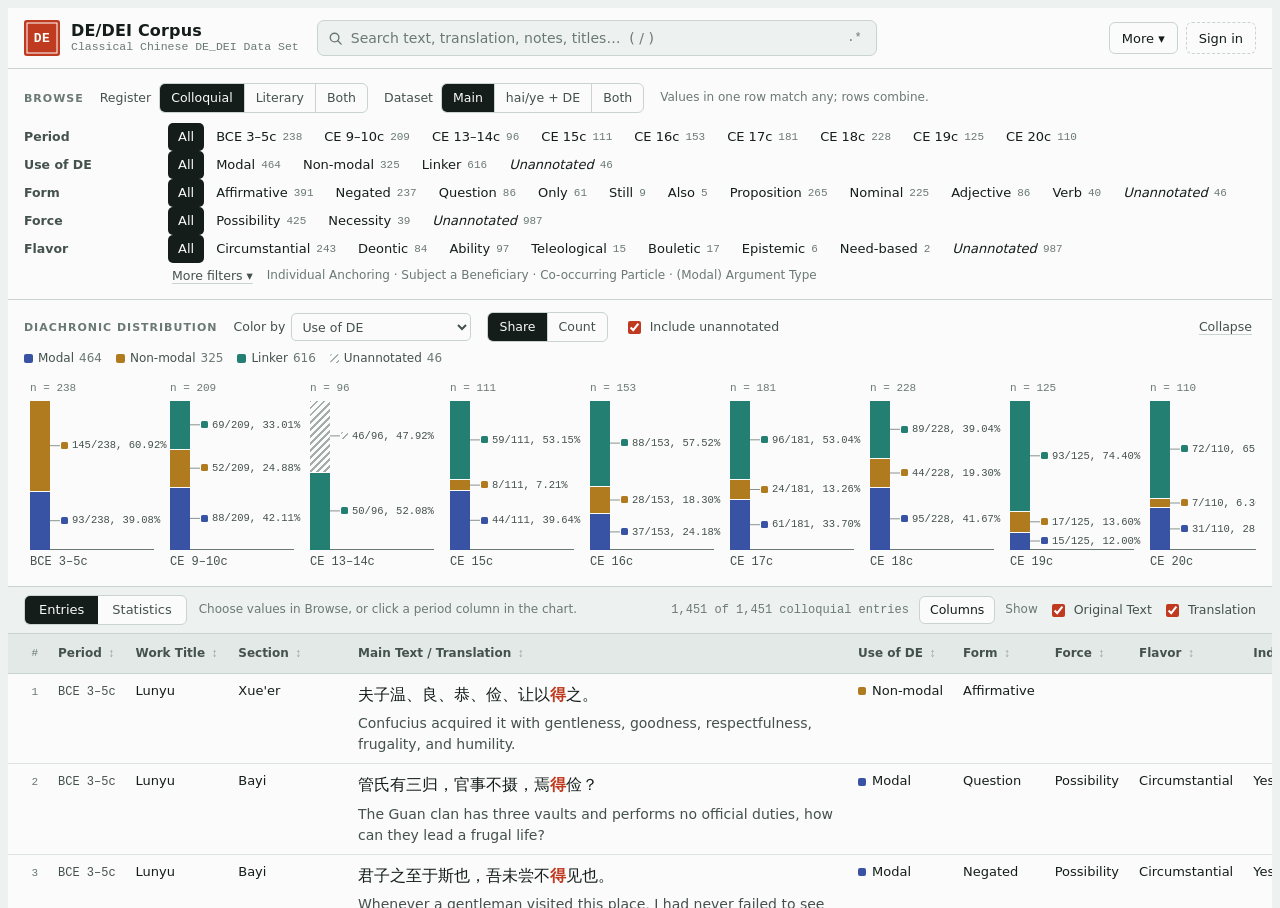
==== corpus/index.html @ e706ea21 "Add the DE/DEI Corpus page at /corpus/ - corpus/: the corpus page and its public snapshot, built fro" ====
<!DOCTYPE html>
<html lang="en">
<head>
<meta charset="utf-8">
<meta name="viewport" content="width=device-width, initial-scale=1">
<title>DE/DEI Corpus · Mingyang Bian</title>
<meta name="description" content="The DE/DEI Corpus: an annotated diachronic corpus of Chinese 得 (DE/DEI), from Classical to Modern Chinese.">
<meta name="author" content="Mingyang Bian">
<link rel="icon" href="data:image/svg+xml,%3Csvg xmlns='http://www.w3.org/2000/svg' viewBox='0 0 16 16'%3E%3Crect x='2' y='2' width='12' height='12' rx='1.5' fill='%23C8472F'/%3E%3C/svg%3E">
<script src="config.js"></script>
<!-- Cloudflare Web Analytics --><script type='module' src='https://static.cloudflareinsights.com/beacon.min.js' data-cf-beacon='{"token": "c452ebd4bb47403d8e4e0c3c75409bb0"}'></script><!-- End Cloudflare Web Analytics -->
<style>
/* Layout: library-style browser — fixed masthead; below it one scrolling column: facet rows (Browse), labeled diachronic chart, sticky results bar, entry table; vermilion-marked detail drawer at right */
:root{
  --bg:#EDF1EF; --surface:#FAFBFA; --surface-2:#E3E9E6; --line:#C9D3CF; --line-soft:#DCE3E0;
  --ink:#141D1A; --ink-2:#44514D; --ink-3:#6B7974;
  --zhu:#BF3A1F; --zhu-ink:#FFFFFF; --zhu-soft:#F5DED6; --mark:#F1E3A2; --na:#A3AEAA;
  --c1:#3953A4; --c2:#B07A1F; --c3:#237F72; --c4:#8A4C9E; --c5:#557F2E; --c6:#5F6F86; --c7:#B4527F; --c8:#84663F;
  --shadow:0 14px 36px rgba(20,29,26,.18),0 2px 6px rgba(20,29,26,.08);
  --f-ui:"IBM Plex Sans",system-ui,-apple-system,BlinkMacSystemFont,"Segoe UI",Roboto,"Helvetica Neue",Arial,"PingFang SC","Microsoft YaHei","Noto Sans CJK SC",sans-serif;
  --f-zh:"Noto Serif SC","Noto Serif CJK SC","Source Han Serif SC","Songti SC","STSong","SimSun",serif;
  --f-mono:"IBM Plex Mono",ui-monospace,SFMono-Regular,Menlo,Consolas,"Liberation Mono",monospace;
}
@media (prefers-color-scheme: dark){
  :root:not([data-theme="light"]){
    --bg:#111816; --surface:#171F1C; --surface-2:#212B28; --line:#34413C; --line-soft:#27312E;
    --ink:#E2E9E6; --ink-2:#A8B5B0; --ink-3:#83918B;
    --zhu:#EE6A4C; --zhu-ink:#1B0D08; --zhu-soft:#3B231C; --mark:#4D4420; --na:#5E6B66;
    --c1:#8EA6F0; --c2:#E0B460; --c3:#6CCBB9; --c4:#C79BDB; --c5:#A3CC78; --c6:#A6B4C9; --c7:#EE98BE; --c8:#CFAE84;
    --shadow:0 14px 36px rgba(0,0,0,.5),0 2px 6px rgba(0,0,0,.3);
    color-scheme:dark;
  }
}
:root[data-theme="dark"]{
  --bg:#111816; --surface:#171F1C; --surface-2:#212B28; --line:#34413C; --line-soft:#27312E;
  --ink:#E2E9E6; --ink-2:#A8B5B0; --ink-3:#83918B;
  --zhu:#EE6A4C; --zhu-ink:#1B0D08; --zhu-soft:#3B231C; --mark:#4D4420; --na:#5E6B66;
  --c1:#8EA6F0; --c2:#E0B460; --c3:#6CCBB9; --c4:#C79BDB; --c5:#A3CC78; --c6:#A6B4C9; --c7:#EE98BE; --c8:#CFAE84;
  --shadow:0 14px 36px rgba(0,0,0,.5),0 2px 6px rgba(0,0,0,.3);
  color-scheme:dark;
}
[hidden]{display:none!important}
html{height:100%;box-sizing:border-box}
*,*::before,*::after{box-sizing:border-box}
body{height:100%;background:var(--bg);color:var(--ink);font:14px/1.45 var(--f-ui);overflow:hidden}
button,input,select,textarea{font:inherit;color:inherit}
button{cursor:pointer}
button:disabled{cursor:default;opacity:.45}
:focus-visible{outline:2px solid var(--zhu);outline-offset:2px}
.gut{padding-left:max(16px,env(safe-area-inset-left,0px));padding-right:max(16px,env(safe-area-inset-right,0px))}
#app{height:100%;display:flex;flex-direction:column;min-height:0}
.eyebrow{font:600 11px/1 var(--f-ui);letter-spacing:.09em;text-transform:uppercase;color:var(--ink-3)}
.hint{font-size:12px;color:var(--ink-3)}
.dim{color:var(--ink-3)}

/* masthead */
.topbar{flex:0 0 auto;display:flex;flex-wrap:wrap;align-items:center;gap:10px 18px;padding-block:12px;background:var(--surface);border-bottom:1px solid var(--line)}
.brand{display:flex;align-items:center;gap:11px;min-width:0}
.seal{flex:0 0 auto;width:36px;height:36px;display:grid;place-items:center;background:var(--zhu);color:var(--zhu-ink);font:600 13px/1 var(--f-mono);letter-spacing:.04em;border-radius:3px;box-shadow:inset 0 0 0 2.5px var(--zhu),inset 0 0 0 3.5px var(--zhu-ink)}
.brand h1{margin:0;font:600 16px/1.2 var(--f-ui);letter-spacing:.01em}
.brand .sub{font:11.5px/1.3 var(--f-mono);color:var(--ink-3)}
.search{flex:1 1 300px;max-width:560px;min-width:0;display:flex;align-items:center;gap:6px;height:36px;padding:0 5px 0 10px;background:var(--bg);border:1px solid var(--line);border-radius:7px;color:var(--ink-3)}
.search:focus-within{border-color:var(--ink-2);color:var(--ink-2)}
.search input{flex:1;min-width:0;border:0;background:transparent;outline:none;color:var(--ink);height:100%}
.search input::placeholder{color:var(--ink-3)}
.search.bad{border-color:var(--zhu)}
.rx{height:26px;padding:0 8px;border-radius:5px;border:1px solid transparent;background:transparent;font:500 12px var(--f-mono);color:var(--ink-3)}
.rx[aria-pressed="true"]{background:var(--ink);color:var(--surface)}
.actions{display:flex;flex-wrap:wrap;align-items:center;gap:8px;margin-left:auto}
.btn{height:32px;padding:0 12px;display:inline-flex;align-items:center;justify-content:center;gap:6px;border-radius:6px;border:1px solid var(--line);background:var(--surface);color:var(--ink);font:500 13px/1 var(--f-ui);white-space:nowrap}
.btn:hover:not(:disabled){background:var(--surface-2)}
.btn.primary{background:var(--ink);border-color:var(--ink);color:var(--surface)}
.btn.primary:hover:not(:disabled){background:var(--ink-2);border-color:var(--ink-2)}
.btn.zhu{background:var(--zhu);border-color:var(--zhu);color:var(--zhu-ink)}
.btn.zhu:hover:not(:disabled){background:var(--zhu);filter:brightness(1.08)}
.btn.sm{height:28px;padding:0 10px;font-size:12.5px}
.btn.danger{color:var(--zhu);border-color:color-mix(in srgb,var(--zhu) 45%,var(--line))}
.linkbtn{border:0;background:transparent;padding:2px 4px;color:var(--ink-2);font-size:12.5px;text-decoration:underline;text-underline-offset:3px;text-decoration-color:var(--line)}
.linkbtn:hover:not(:disabled){color:var(--ink)}
.switch{display:inline-flex;align-items:center;gap:8px;font-size:13px;color:var(--ink-2);cursor:pointer;user-select:none}
.switch input{position:absolute;opacity:0;width:1px;height:1px}
.switch .sw{width:30px;height:18px;border-radius:9px;background:var(--line);position:relative;transition:background .15s}
.switch .sw::after{content:"";position:absolute;top:2px;left:2px;width:14px;height:14px;border-radius:7px;background:var(--surface);transition:transform .15s}
.switch input:checked + .sw{background:var(--zhu)}
.switch input:checked + .sw::after{transform:translateX(12px)}
.switch input:focus-visible + .sw{outline:2px solid var(--zhu);outline-offset:2px}
.menu-wrap{position:relative}
.menu{position:absolute;right:0;top:calc(100% + 6px);z-index:40;min-width:250px;padding:6px;background:var(--surface);border:1px solid var(--line);border-radius:8px;box-shadow:var(--shadow);display:flex;flex-direction:column}
.menu button{border:0;background:transparent;text-align:left;padding:8px 10px;border-radius:5px;font-size:13px;display:flex;justify-content:space-between;gap:12px}
.menu button:hover{background:var(--surface-2)}
.menu hr{border:0;border-top:1px solid var(--line-soft);margin:4px 2px}
.menu .k{font:12px var(--f-mono);color:var(--ink-3)}
.menu a{color:inherit;text-decoration:none;padding:8px 10px;border-radius:5px;font-size:13px;display:flex;justify-content:space-between;gap:12px}
.menu a:hover{background:var(--surface-2)}
.menu .who{padding:8px 10px 6px;font-size:12.5px;line-height:1.5;color:var(--ink-2)}
.menu .who b{color:var(--ink);font-weight:600}
.menu .who .ok{color:var(--c3)}
.menu .who .ro{color:var(--ink-3)}
#bAuth{max-width:200px;overflow:hidden;text-overflow:ellipsis}
#bAuth:not(.signed){border-style:dashed}
.saving{font-size:12px;color:var(--ink-3);white-space:nowrap}
.sheet.narrow{width:min(540px,100%)}
#authBody p{margin:0;line-height:1.55}
details.auth-alt summary{cursor:pointer;font-size:12.5px;color:var(--ink-2)}
details.auth-alt .muted{margin:8px 0 0}
.auth-pat{display:flex;gap:8px;margin-top:8px}
.auth-pat input{flex:1;min-width:0;height:32px;padding:0 10px;border:1px solid var(--line);border-radius:6px;background:var(--bg);font:13px var(--f-mono)}
.seg2{display:inline-flex;border:1px solid var(--line);border-radius:6px;overflow:hidden;background:var(--surface)}
.seg2 button{border:0;background:transparent;height:28px;padding:0 11px;font-size:12.5px;font-weight:500;color:var(--ink-2)}
.seg2 button + button{border-left:1px solid var(--line)}
.seg2 button[aria-pressed="true"]{background:var(--ink);color:var(--surface)}
.chk{display:inline-flex;align-items:center;gap:6px;font-size:12.5px;color:var(--ink-2);cursor:pointer}
.chk input{accent-color:var(--zhu)}

/* scrolling column */
.main{flex:1;min-height:0;display:flex;position:relative}
.scroller{flex:1;min-width:0;overflow:auto;background:var(--surface)}
.inner{width:max-content;min-width:100%}
.pin{position:sticky;left:0;width:var(--sw,100vw)}

/* browse */
.browse{background:var(--surface);padding-block:14px 12px;display:flex;flex-direction:column;gap:6px;border-bottom:1px solid var(--line)}
.br-head{display:flex;flex-wrap:wrap;align-items:center;gap:8px 16px;margin-bottom:4px}
.regsel{display:inline-flex;align-items:center;gap:8px;font-size:12.5px;color:var(--ink-2)}
.br-head .hint{flex:1 1 260px;min-width:0}
.frow{display:flex;align-items:flex-start;gap:4px 12px}
.flabel{flex:0 0 132px;padding-top:6px;font:600 12.5px/1.3 var(--f-ui);color:var(--ink-2)}
.fopts{flex:1;min-width:0;display:flex;flex-wrap:wrap;align-items:center;gap:3px 2px}
.fo{display:inline-flex;align-items:center;gap:6px;height:28px;padding:0 10px;border:0;border-radius:5px;background:transparent;color:var(--ink);font-size:13px;white-space:nowrap}
.fo:hover{background:var(--surface-2)}
.fo .fc{font:11px/1 var(--f-mono);color:var(--ink-3);font-variant-numeric:tabular-nums}
.fo.on{background:var(--zhu);color:var(--zhu-ink)}
.fo.on .fc{color:inherit;opacity:.85}
.fo.all.on{background:var(--ink);color:var(--surface)}
.fo.zero{color:var(--ink-3)}
.fo.zero .fc{opacity:.6}
.fo.un{font-style:italic}
.frow.more{margin-top:2px}
.frow.more .fopts{gap:6px 10px}
.frow.sub .flabel{color:var(--ink-3);font-weight:500}

/* chart */
.strip{background:var(--surface);border-bottom:1px solid var(--line);padding-block:12px 8px}
.strip-head{display:flex;flex-wrap:wrap;align-items:center;gap:8px 16px}
.strip-head label{font-size:12.5px;color:var(--ink-2);display:inline-flex;align-items:center;gap:6px}
.strip-head select{height:28px;border:1px solid var(--line);border-radius:5px;background:var(--surface);padding:0 6px;font-size:12.5px}
.strip-head .sp{flex:1}
.legend{display:flex;flex-wrap:wrap;gap:4px 14px;font-size:12px;color:var(--ink-2);margin-top:8px}
.legend span{display:inline-flex;align-items:center;gap:5px;white-space:nowrap}
.legend i{width:9px;height:9px;border-radius:2px;display:inline-block}
.strip-body{display:flex;gap:4px;overflow-x:auto;padding-top:8px;padding-bottom:4px;scrollbar-width:thin}
.strip.closed .strip-body,.strip.closed .legend{display:none}
.pcol{flex:0 0 auto;width:136px;display:flex;flex-direction:column;gap:5px;padding:6px 6px 5px;border:0;border-radius:6px;background:transparent;color:var(--ink);text-align:left}
.pcol:hover{background:var(--bg)}
.pn{display:block;font:11px/1.2 var(--f-mono);color:var(--ink-3);font-variant-numeric:tabular-nums}
.pplot{position:relative;display:block;width:100%;border-bottom:1px solid var(--ink-3)}
.pseg{position:absolute;left:0;width:20px;box-shadow:inset 0 1px 0 var(--surface)}
.lead{position:absolute;left:0;top:0;overflow:visible;pointer-events:none}
.lead path{fill:none;stroke:var(--ink-3);stroke-width:.8}
.plb{position:absolute;left:31px;height:14px;display:flex;align-items:center;gap:4px;font:10.5px/14px var(--f-mono);font-variant-numeric:tabular-nums;color:var(--ink-2);white-space:nowrap}
.plb i{width:7px;height:7px;border-radius:1.5px;flex:0 0 auto}
.pnone{position:absolute;inset:0;display:grid;place-items:center;font-size:11px;color:var(--ink-3)}
.plab{display:block;font:500 12px/1.2 var(--f-mono);color:var(--ink-2)}
.pcol.on{background:var(--zhu-soft)}
.pcol.on .plab{color:var(--zhu);font-weight:600}
.strip.has-sel .pcol:not(.on){opacity:.45}

/* results bar */
.toolbar{top:0;z-index:6;display:flex;flex-wrap:wrap;align-items:center;gap:8px 12px;padding-block:8px;background:var(--bg);border-bottom:1px solid var(--line)}
.tabs{display:inline-flex;border:1px solid var(--line);border-radius:6px;overflow:hidden;background:var(--surface)}
.tabs button{border:0;background:transparent;height:28px;padding:0 14px;font-size:13px;font-weight:500;color:var(--ink-2)}
.tabs button[aria-selected="true"]{background:var(--ink);color:var(--surface)}
.chips{flex:1 1 240px;min-width:0;display:flex;flex-wrap:wrap;align-items:center;gap:6px}
.fchip{display:inline-flex;align-items:center;gap:6px;max-width:100%;height:26px;padding:0 3px 0 10px;border-radius:13px;background:var(--zhu-soft);border:1px solid color-mix(in srgb,var(--zhu) 28%,transparent);font-size:12px;color:var(--ink)}
.fchip .fl{color:var(--ink-2)}
.fchip .fv{overflow:hidden;text-overflow:ellipsis;white-space:nowrap;font-weight:500}
.fchip button{flex:0 0 auto;width:20px;height:20px;border-radius:10px;border:0;background:transparent;color:var(--ink-2);line-height:1}
.fchip button:hover{background:color-mix(in srgb,var(--zhu) 18%,transparent);color:var(--ink)}
.tb-r{display:flex;align-items:center;gap:10px;margin-left:auto}
.count{font:12px var(--f-mono);color:var(--ink-3);font-variant-numeric:tabular-nums;white-space:nowrap}
.banner{display:flex;flex-wrap:wrap;align-items:center;gap:8px 14px;padding-block:8px;background:color-mix(in srgb,var(--mark) 55%,var(--surface));border-bottom:1px solid var(--line);font-size:12.5px;color:var(--ink)}
.banner b{font-weight:600}
.banner .btn{margin-left:auto}

/* table */
table.grid{border-collapse:separate;border-spacing:0;width:max-content;min-width:100%}
.grid th{position:sticky;top:var(--tbh,45px);z-index:2;background:var(--surface-2);border-bottom:1px solid var(--line);padding:0;text-align:left;white-space:nowrap;font:600 12px/1.2 var(--f-ui);color:var(--ink-2)}
.th-btn{display:flex;align-items:center;gap:6px;width:100%;padding:9px 10px;border:0;background:transparent;color:inherit;font:inherit;text-align:left}
.th-btn:hover{color:var(--ink);background:color-mix(in srgb,var(--line) 45%,transparent)}
.th-btn .so{font:12px var(--f-mono);color:var(--ink-3);opacity:.6}
th[aria-sort="ascending"] .so,th[aria-sort="descending"] .so{color:var(--zhu);opacity:1}
.grid td{padding:8px 10px;border-bottom:1px solid var(--line-soft);vertical-align:top;font-size:13px;white-space:nowrap}
.grid tbody tr{cursor:pointer}
.grid tbody tr:hover td{background:color-mix(in srgb,var(--surface-2) 55%,transparent)}
.grid tr.is-sel td{background:color-mix(in srgb,var(--c1) 9%,transparent)}
.grid tr.is-open td{background:var(--zhu-soft)}
.grid tr.is-open td:first-child{box-shadow:inset 3px 0 0 var(--zhu)}
.c-sel{width:34px;padding-right:0!important}
.c-sel input{accent-color:var(--zhu);margin:3px 0 0}
th.c-n,td.c-n{width:40px;text-align:right;font:11px/1.9 var(--f-mono);color:var(--ink-3);font-variant-numeric:tabular-nums}
th.c-n{padding:9px 10px}
td.c-text{white-space:normal;min-width:300px;max-width:500px}
.zh{font:16px/1.65 var(--f-zh);color:var(--ink);word-break:break-all}
.de{color:var(--zhu);font-weight:600}
mark{background:var(--mark);color:inherit;border-radius:2px;padding:0 1px}
.tr{margin-top:5px;font-size:14px;line-height:1.5;color:var(--ink-2)}
.tr.solo{margin-top:0;font-size:14.5px;line-height:1.55;color:var(--ink)}
.tr.none{font-size:12.5px;font-style:italic;color:var(--ink-3)}
td.c-long{white-space:normal;min-width:180px;max-width:260px}
.clamp{display:-webkit-box;-webkit-line-clamp:3;-webkit-box-orient:vertical;overflow:hidden;font-size:12px;line-height:1.45;color:var(--ink-2)}
td.c-short{max-width:200px;overflow:hidden;text-overflow:ellipsis}
.per{font:500 12px var(--f-mono);color:var(--ink-2)}
.tag{display:inline-flex;align-items:center;gap:6px;white-space:nowrap}
.tag::before{content:"";width:8px;height:8px;border-radius:2px;background:var(--c);flex:0 0 auto}
.sbadge{display:inline-block;margin-left:6px;padding:0 5px;border-radius:3px;font:500 10px/16px var(--f-ui);background:var(--mark);color:var(--ink-2);vertical-align:2px}
.sentinel{padding:14px;text-align:center;font-size:12px;color:var(--ink-3)}
.empty{max-width:520px;margin:56px auto;padding:0 20px;text-align:center;color:var(--ink-2)}
.empty .seal{margin:0 auto 14px;width:44px;height:44px;font-size:15px}
.empty h2{font:600 16px/1.3 var(--f-ui);margin:0 0 6px;color:var(--ink)}
.empty p{margin:0 0 14px;font-size:13px}

/* drawer */
.drawer{flex:0 0 min(470px,46vw);min-width:0;display:flex;flex-direction:column;background:var(--surface);border-left:1px solid var(--line);min-height:0}
.dr-head{display:flex;align-items:center;justify-content:space-between;gap:10px;padding:9px 12px 9px 18px;border-bottom:1px solid var(--line-soft)}
.dr-pos{font:12px var(--f-mono);color:var(--ink-3)}
.dr-nav{display:flex;gap:4px}
.icb{width:30px;height:30px;border-radius:6px;border:1px solid var(--line);background:var(--surface);color:var(--ink-2);display:grid;place-items:center;font-size:13px}
.icb:hover:not(:disabled){background:var(--surface-2);color:var(--ink)}
.dr-body{flex:1;min-height:0;overflow:auto;padding:16px 18px 24px;display:flex;flex-direction:column;gap:18px}
.dr-src{display:flex;flex-direction:column;gap:3px}
.dr-src .l1{font:12px var(--f-mono);color:var(--ink-3)}
.dr-src .l2{font-size:14px;font-weight:500}
.dr-src .sep{color:var(--ink-3);margin:0 4px}
.dr-zh{margin:0;font:21px/1.75 var(--f-zh);word-break:break-all}
.dr-tr{margin:-8px 0 0;font-size:15px;line-height:1.6;color:var(--ink-2);max-width:62ch}
.dr-gl{margin:-10px 0 0;max-width:66ch}
.dr-gl .gl{margin:0;font-size:14.5px;line-height:1.65;color:var(--ink);word-spacing:.12em}
.sc{font-variant-caps:all-small-caps;letter-spacing:.03em}
.dr-gl .abbr{margin:3px 0 0;font-size:11.5px;line-height:1.5;color:var(--ink-3)}
.dr-gl .abbr b{font-weight:500;color:var(--ink-2)}
.dr-sec h3{margin:0 0 10px;font:600 11px/1 var(--f-ui);letter-spacing:.09em;text-transform:uppercase;color:var(--ink-3);display:flex;align-items:center;gap:8px}
.dr-sec h3::after{content:"";flex:1;border-top:1px solid var(--line-soft)}
.af-grid{display:grid;grid-template-columns:minmax(108px,auto) 1fr;gap:9px 14px;align-items:start}
.af-l{font-size:12px;color:var(--ink-2);padding-top:4px;line-height:1.3}
.af-v{min-width:0;font-size:13.5px;padding-top:3px}
.af-v.ed{padding-top:0}
.seg{display:flex;flex-wrap:wrap;gap:4px}
.opt{height:26px;padding:0 9px;border-radius:13px;border:1px solid var(--line);background:var(--surface);font-size:12.5px;color:var(--ink-2);white-space:nowrap}
.opt:hover{border-color:var(--ink-3);color:var(--ink)}
.opt.on{background:var(--zhu);border-color:var(--zhu);color:var(--zhu-ink)}
.opt.add{width:26px;padding:0;color:var(--ink-3);border-style:dashed}
.optin{height:26px;width:130px;padding:0 8px;border-radius:13px;border:1px solid var(--zhu);background:var(--surface);font-size:12.5px;outline:none}
.lf{display:flex;flex-direction:column;gap:4px;font-size:12px;color:var(--ink-2)}
.lf input,.lf textarea,.lf select{width:100%;padding:6px 8px;border:1px solid var(--line);border-radius:6px;background:var(--surface);font-size:13px;color:var(--ink);resize:vertical}
.lf select{height:32px}
.lf textarea.zhin{font:15px/1.6 var(--f-zh)}
.lf input:focus,.lf textarea:focus{outline:none;border-color:var(--ink-2)}
.src-grid{display:grid;grid-template-columns:1fr 1fr;gap:10px}
.src-grid .wide{grid-column:1/-1}
details.dr-edit{border:1px solid var(--line-soft);border-radius:8px;padding:0 12px}
details.dr-edit summary{cursor:pointer;padding:9px 0;font-size:12.5px;font-weight:500;color:var(--ink-2)}
details.dr-edit[open]{padding-bottom:12px}
.nf{display:flex;flex-direction:column;gap:3px}
.nf p{margin:0;font-size:13px;line-height:1.55;white-space:pre-wrap}
.notes{display:flex;flex-direction:column;gap:12px}
.dr-foot{border-top:1px solid var(--line);padding:10px 14px 10px 18px;display:flex;flex-wrap:wrap;align-items:center;gap:8px;background:var(--surface);padding-bottom:max(10px,env(safe-area-inset-bottom,0px))}
.dr-foot .meta{font-size:11.5px;color:var(--ink-3);margin-right:auto;min-width:0}
.dr-foot .warn{font-size:12.5px;color:var(--zhu);margin-right:auto;font-weight:500}
.dirty-dot{display:inline-block;width:7px;height:7px;border-radius:4px;background:var(--zhu);margin-right:2px}

/* popover (columns) */
.pop{position:fixed;z-index:50;width:260px;max-width:calc(100vw - 16px);display:flex;flex-direction:column;background:var(--surface);border:1px solid var(--line);border-radius:9px;box-shadow:var(--shadow);overflow:hidden}
.pop-h{padding:10px 12px 6px;font-size:13px}
.pop-list{overflow:auto;padding:4px 6px;flex:1}
.pl{display:flex;align-items:center;gap:8px;padding:4px 6px;border-radius:4px;font-size:12.5px;cursor:pointer}
.pl:hover{background:var(--surface-2)}
.pl input{accent-color:var(--zhu);flex:0 0 auto}
.pop-f{display:flex;align-items:center;justify-content:space-between;gap:8px;padding:8px 12px;border-top:1px solid var(--line-soft);background:var(--bg)}

/* bulk bar + toast */
.bulk{position:fixed;left:50%;transform:translateX(-50%);bottom:calc(16px + env(safe-area-inset-bottom,0px));z-index:35;max-width:calc(100vw - 24px);display:flex;flex-wrap:wrap;align-items:center;gap:8px 10px;padding:8px 10px 8px 14px;background:var(--ink);color:var(--surface);border-radius:10px;box-shadow:var(--shadow);font-size:12.5px}
.bulk select,.bulk input{height:28px;border-radius:5px;border:1px solid color-mix(in srgb,var(--surface) 30%,transparent);background:var(--ink);color:var(--surface);padding:0 6px;font-size:12.5px;max-width:170px}
.bulk .bb{height:28px;padding:0 10px;border-radius:5px;border:1px solid color-mix(in srgb,var(--surface) 30%,transparent);background:transparent;color:var(--surface);font-size:12.5px}
.bulk .bb:hover{background:color-mix(in srgb,var(--surface) 14%,transparent)}
.bulk .bb.zhu{background:var(--zhu);border-color:var(--zhu);color:var(--zhu-ink)}
.bulk .vs{width:1px;height:18px;background:color-mix(in srgb,var(--surface) 30%,transparent)}
.toast{position:fixed;left:50%;transform:translateX(-50%);bottom:calc(72px + env(safe-area-inset-bottom,0px));z-index:60;max-width:calc(100vw - 32px);display:flex;align-items:center;gap:12px;padding:9px 14px;border-radius:8px;background:var(--ink);color:var(--surface);font-size:13px;box-shadow:var(--shadow)}
.toast .linkbtn{color:var(--surface);text-decoration-color:color-mix(in srgb,var(--surface) 50%,transparent)}

/* modals */
.modal{position:fixed;inset:0;z-index:45;display:grid;place-items:center;padding:16px;background:color-mix(in srgb,#0b100e 46%,transparent)}
.sheet{width:min(860px,100%);max-height:calc(100% - 8px);display:flex;flex-direction:column;background:var(--surface);border:1px solid var(--line);border-radius:12px;box-shadow:var(--shadow);overflow:hidden}
.sheet-h{display:flex;align-items:center;justify-content:space-between;gap:12px;padding:14px 18px;border-bottom:1px solid var(--line-soft)}
.sheet-h h2{margin:0;font:600 16px/1.2 var(--f-ui)}
.sheet-b{flex:1;min-height:0;overflow:auto;padding:16px 18px;display:flex;flex-direction:column;gap:14px}
.sheet-f{display:flex;flex-wrap:wrap;align-items:center;justify-content:flex-end;gap:8px;padding:12px 18px;border-top:1px solid var(--line-soft);background:var(--bg)}
.sheet-f .grow{margin-right:auto;font-size:12.5px;color:var(--ink-2)}
.drop{position:relative;display:flex;flex-direction:column;align-items:center;gap:8px;padding:36px 20px;border:1.5px dashed var(--line);border-radius:10px;text-align:center;cursor:pointer;color:var(--ink-2);font-size:13px;line-height:1.55}
.drop b{font-size:15px;color:var(--ink)}
.drop.over{border-color:var(--zhu);background:var(--zhu-soft)}
.drop input{position:absolute;opacity:0;width:1px;height:1px}
.drop span{max-width:62ch}
.muted{color:var(--ink-3);font-size:12.5px;margin:0}
.err{color:var(--zhu);font-size:12px;margin:0}
.imp-card{border:1px solid var(--line);border-radius:9px;padding:10px 12px;display:flex;flex-direction:column;gap:8px}
.imp-card.off{opacity:.55}
.imp-r1{display:flex;align-items:center;gap:10px;flex-wrap:wrap}
.imp-r1 b{font-weight:600}
.imp-r2{display:flex;flex-wrap:wrap;align-items:center;gap:8px 14px;font-size:12px;color:var(--ink-2)}
.imp-r2 label{display:inline-flex;align-items:center;gap:6px}
.imp-r2 input,.imp-r2 select{height:28px;padding:0 7px;border:1px solid var(--line);border-radius:5px;background:var(--surface);font-size:12.5px}
.imp-r2 input{width:190px}
.mapwrap{overflow-x:auto}
.maptbl{border-collapse:collapse;font-size:12px;width:100%}
.maptbl td,.maptbl th{padding:5px 8px;border-top:1px solid var(--line-soft);text-align:left;vertical-align:middle}
.maptbl th{font-weight:600;color:var(--ink-3);font-size:11px}
.maptbl select{height:26px;border:1px solid var(--line);border-radius:5px;background:var(--surface);font-size:12px}
.maptbl .ex{color:var(--ink-3);max-width:260px;overflow:hidden;text-overflow:ellipsis;white-space:nowrap}
.maptbl .unk{color:var(--zhu)}
.imp-opts{display:flex;flex-wrap:wrap;gap:10px 22px;font-size:13px;align-items:center}
.imp-opts fieldset{border:0;padding:0;margin:0;display:flex;flex-wrap:wrap;gap:6px 14px;align-items:center}
.imp-opts legend{float:left;margin-right:10px;color:var(--ink-2);font-size:12.5px}
.imp-opts input{accent-color:var(--zhu)}
.plan{display:flex;flex-wrap:wrap;gap:6px 22px;padding:10px 12px;border-radius:8px;background:var(--bg);font-size:13px}
.plan b{font:600 15px var(--f-mono);font-variant-numeric:tabular-nums}
.newvals{font-size:12.5px;line-height:1.6;padding:10px 12px;border-radius:8px;border:1px solid color-mix(in srgb,var(--c2) 45%,var(--line));background:color-mix(in srgb,var(--c2) 8%,var(--surface))}
.newvals code{font:12px var(--f-mono);background:var(--surface);border:1px solid var(--line-soft);border-radius:3px;padding:0 4px}
.prog{display:flex;flex-direction:column;gap:10px;padding:30px 4px}
.bar{height:6px;border-radius:3px;background:var(--surface-2);overflow:hidden}
.bar i{display:block;height:100%;width:0;background:var(--zhu);transition:width .2s}
.sf{border-bottom:1px solid var(--line-soft);padding-bottom:12px;display:flex;flex-direction:column;gap:8px}
.sf-h{display:flex;flex-wrap:wrap;align-items:center;gap:6px 12px}
.sf-h b{font-weight:600}
.badge{font:500 11px/18px var(--f-ui);padding:0 7px;border-radius:9px;background:var(--surface-2);color:var(--ink-2)}
.sf-h .chk{margin-left:auto}
.sf-opts{display:flex;flex-wrap:wrap;gap:5px}
.sopt{display:inline-flex;align-items:center;gap:6px;height:26px;padding:0 4px 0 8px;border:1px solid var(--line);border-radius:5px;font-size:12.5px;background:var(--surface)}
.sopt .sw{width:8px;height:8px;border-radius:2px}
.sopt .sl{border:0;background:transparent;padding:0;font:inherit;color:var(--ink)}
.sopt .sl.ed{cursor:text;text-decoration:underline dotted var(--ink-3);text-underline-offset:3px}
.sopt .sc{font:11px var(--f-mono);color:var(--ink-3)}
.sopt button.x{border:0;background:transparent;color:var(--ink-3);width:18px;height:18px;border-radius:3px}
.sopt button.x:hover{background:var(--surface-2);color:var(--zhu)}
.sf-new{display:flex;flex-wrap:wrap;gap:8px;align-items:center;padding:12px;border-radius:8px;background:var(--bg)}
.sf-new input,.sf-new select{height:32px;padding:0 8px;border:1px solid var(--line);border-radius:6px;background:var(--surface);font-size:13px}
.sf-new input{flex:1 1 180px;min-width:0}

/* stats */
.stats{padding-block:16px 40px;display:flex;flex-direction:column;gap:22px;background:var(--surface)}
.st-ctl{display:flex;flex-wrap:wrap;align-items:center;gap:8px 16px;font-size:12.5px;color:var(--ink-2)}
.st-ctl label{display:inline-flex;align-items:center;gap:6px}
.st-ctl select{height:28px;padding:0 6px;border:1px solid var(--line);border-radius:5px;background:var(--surface);font-size:12.5px}
.st-h{margin:0 0 4px;font:600 15px/1.3 var(--f-ui)}
.tblwrap{overflow-x:auto;border:1px solid var(--line);border-radius:8px;background:var(--surface);max-width:1200px}
table.pv{border-collapse:collapse;width:max-content;min-width:100%;font-size:12.5px}
.pv th,.pv td{padding:7px 12px;border-bottom:1px solid var(--line-soft);text-align:right;white-space:nowrap}
.pv thead th{background:var(--surface-2);font-weight:600;color:var(--ink-2);font-size:12px}
.pv th.rh,.pv td.rh{text-align:left;font-weight:500;color:var(--ink)}
.pv td{font:12.5px var(--f-mono);font-variant-numeric:tabular-nums;background:color-mix(in srgb,var(--c1) var(--a,0%),transparent)}
.pv td.tot,.pv tr.tot td,.pv tr.tot th{font-weight:600;background:var(--bg)}
.pv td.z{color:var(--ink-3)}
.pv input{width:96px;height:26px;padding:0 6px;border:1px solid var(--line);border-radius:5px;background:var(--surface);font:12px var(--f-mono);text-align:right}
.copyta{width:100%;max-width:1200px;height:120px;font:12px var(--f-mono);border:1px solid var(--line);border-radius:6px;background:var(--bg);padding:8px}

@media (max-width: 860px){
  .drawer{position:fixed;inset:0;z-index:30;border:0;padding-top:env(safe-area-inset-top,0px)}
  .dr-body,.dr-head,.dr-foot{padding-left:max(16px,env(safe-area-inset-left,0px));padding-right:max(16px,env(safe-area-inset-right,0px))}
  .src-grid{grid-template-columns:1fr}
  .af-grid{grid-template-columns:1fr;gap:4px 0}
  .af-v{margin-bottom:8px}
  .search{order:3;flex-basis:100%;max-width:none}
  .actions{margin-left:0}
  .tb-r{margin-left:0}
}
@media (max-width: 640px){
  .frow{flex-direction:column;gap:2px}
  .flabel{flex-basis:auto;padding-top:0}
}
@media (prefers-reduced-motion: reduce){ *{transition:none!important} }
</style>
</head>
<body>

<div id="app">
  <header class="topbar gut">
    <div class="brand">
      <div class="seal" aria-hidden="true">DE</div>
      <div><h1>DE/DEI Corpus</h1><div class="sub">Classical Chinese DE_DEI Data Set</div></div>
    </div>
    <label class="search" id="searchBox" for="q">
      <svg viewBox="0 0 16 16" width="15" height="15" aria-hidden="true"><circle cx="7" cy="7" r="4.6" fill="none" stroke="currentColor" stroke-width="1.5"/><path d="M10.5 10.5 14 14" stroke="currentColor" stroke-width="1.5" stroke-linecap="round"/></svg>
      <input id="q" type="search" placeholder="Search text, translation, notes, titles…  ( / )" autocomplete="off" spellcheck="false">
      <button type="button" id="rx" class="rx" aria-pressed="false" title="Search with a regular expression">.*</button>
    </label>
    <div class="actions">
      <span class="saving" id="saveState" hidden role="status">Saving to GitHub…</span>
      <label class="switch" id="annoWrap" hidden title="Edit annotations in the detail panel and in bulk"><input type="checkbox" id="anno"><span class="sw"></span><span>Annotate</span></label>
      <button type="button" class="btn" id="bImport" hidden>Import xlsx</button>
      <button type="button" class="btn primary" id="bNew" hidden>+ New entry</button>
      <div class="menu-wrap">
        <button type="button" class="btn" id="bMore" aria-haspopup="true" aria-expanded="false">More ▾</button>
        <div class="menu" id="moreMenu" hidden>
          <button type="button" data-m="schema"><span>Fields &amp; values</span><span class="k">scheme</span></button>
          <hr>
          <button type="button" data-m="exp-f"><span>Export current results</span><span class="k">.xlsx</span></button>
          <button type="button" data-m="exp-a"><span>Export all, one sheet per period</span><span class="k">.xlsx</span></button>
          <hr id="trashHr">
          <button type="button" data-m="trash"><span id="trashLabel">Trash</span><span class="k" id="trashN">0</span></button>
        </div>
      </div>
      <div class="menu-wrap" id="authWrap">
        <button type="button" class="btn" id="bAuth" aria-haspopup="true">Sign in</button>
        <div class="menu" id="authMenu" hidden></div>
      </div>
    </div>
  </header>

  <div class="main">
    <div class="scroller" id="scroller">
      <div class="inner" id="inner">
        <section class="browse pin gut" id="browse" aria-label="Browse">
          <div class="br-head">
            <span class="eyebrow">Browse</span>
            <span class="regsel">Register
              <span class="seg2" role="group" aria-label="Register" id="regSeg">
                <button type="button" data-reg="Colloquial" aria-pressed="true">Colloquial</button>
                <button type="button" data-reg="Literary" aria-pressed="false">Literary</button>
                <button type="button" data-reg="Both" aria-pressed="false">Both</button>
              </span>
            </span>
            <span class="regsel">Dataset
              <span class="seg2" role="group" aria-label="Dataset" id="dsSeg">
                <button type="button" data-ds="Main" aria-pressed="true">Main</button>
                <button type="button" data-ds="hai/ye + DE" aria-pressed="false" title="Targeted sample of hai/ye + DE">hai/ye + DE</button>
                <button type="button" data-ds="Both" aria-pressed="false">Both</button>
              </span>
            </span>
            <span class="hint">Values in one row match any; rows combine.</span>
            <button type="button" class="linkbtn" id="resetFacets" hidden>Reset filters</button>
          </div>
          <div id="facets"></div>
        </section>

        <section class="strip pin gut" id="strip" aria-label="Diachronic distribution">
          <div class="strip-head">
            <span class="eyebrow">Diachronic distribution</span>
            <label for="stackBy">Color by <select id="stackBy"></select></label>
            <span class="seg2" role="group" aria-label="Bar height" id="scaleSeg">
              <button type="button" data-sc="share" aria-pressed="true">Share</button>
              <button type="button" data-sc="count" aria-pressed="false">Count</button>
            </span>
            <label class="chk" for="inclNA"><input type="checkbox" id="inclNA"> Include unannotated</label>
            <span class="sp"></span>
            <button type="button" class="linkbtn" id="stripToggle">Collapse</button>
          </div>
          <div class="legend" id="legend"></div>
          <div class="strip-body" id="stripBody"></div>
        </section>

        <div class="toolbar pin gut" id="toolbar">
          <div class="tabs" role="tablist">
            <button type="button" role="tab" data-v="table" aria-selected="true">Entries</button>
            <button type="button" role="tab" data-v="stats" aria-selected="false">Statistics</button>
          </div>
          <div class="chips" id="chips"></div>
          <div class="tb-r">
            <span class="count" id="count"></span>
            <button type="button" class="btn sm" id="bCols">Columns</button>
            <span class="hint">Show</span>
            <label class="chk" for="showOrig"><input type="checkbox" id="showOrig"> Original Text</label>
            <label class="chk" for="showTrans"><input type="checkbox" id="showTrans"> Translation</label>
          </div>
        </div>
        <div class="banner pin gut" id="banner" hidden></div>

        <div id="tableView"></div>
        <div id="statsView" class="stats pin gut" hidden></div>
      </div>
    </div>
    <aside class="drawer" id="drawer" hidden aria-label="Entry detail"></aside>
  </div>
</div>

<div id="pop" class="pop" hidden role="dialog"></div>
<div id="bulk" class="bulk" hidden></div>
<div id="toast" class="toast" hidden role="status"></div>

<div class="modal" id="mImport" hidden>
  <div class="sheet" role="dialog" aria-modal="true" aria-labelledby="impTitle">
    <div class="sheet-h"><h2 id="impTitle">Import xlsx</h2><button type="button" class="icb" data-x="close" aria-label="Close">✕</button></div>
    <div class="sheet-b" id="impBody"></div>
    <div class="sheet-f" id="impFoot"></div>
  </div>
</div>

<div class="modal" id="mSchema" hidden>
  <div class="sheet" role="dialog" aria-modal="true" aria-labelledby="schTitle">
    <div class="sheet-h"><h2 id="schTitle">Fields &amp; values</h2><button type="button" class="icb" data-x="close" aria-label="Close">✕</button></div>
    <div class="sheet-b" id="schBody"></div>
    <div class="sheet-f"><span class="grow" id="schNote"></span><button type="button" class="btn primary" data-x="close">Done</button></div>
  </div>
</div>

<div class="modal" id="mAuth" hidden>
  <div class="sheet narrow" role="dialog" aria-modal="true" aria-labelledby="authTitle">
    <div class="sheet-h"><h2 id="authTitle">Collaborator sign-in</h2><button type="button" class="icb" data-x="close" aria-label="Close">✕</button></div>
    <div class="sheet-b" id="authBody"></div>
    <div class="sheet-f" id="authFoot"></div>
  </div>
</div>

<script>
(function(){
'use strict';
const $=(s,el)=>(el||document).querySelector(s);
const $$=(s,el)=>Array.from((el||document).querySelectorAll(s));
const esc=s=>String(s==null?'':s).replace(/[&<>"']/g,c=>({'&':'&amp;','<':'&lt;','>':'&gt;','"':'&quot;',"'":'&#39;'}[c]));
const clone=o=>o==null?o:JSON.parse(JSON.stringify(o));
const sleep=ms=>new Promise(r=>setTimeout(r,ms));
const coll=new Intl.Collator('en',{numeric:true,sensitivity:'base'});
const store={get(k,d){try{const v=localStorage.getItem('dedei.'+k);return v==null?d:JSON.parse(v);}catch(e){return d;}},set(k,v){try{localStorage.setItem('dedei.'+k,JSON.stringify(v));}catch(e){}}};

const DEFAULT_FIELDS=[
  {key:'period',label:'Period',type:'cat',group:'source',show:true},
  {key:'register',label:'Register',type:'cat',group:'source',options:['Colloquial','Literary'],show:false},
  {key:'dataset',label:'Dataset',type:'cat',group:'source',options:['Main','hai/ye + DE'],show:false},
  {key:'date',label:'Time',type:'short',group:'source',show:false},
  {key:'work',label:'Work Title',type:'cat',group:'source',show:true},
  {key:'section',label:'Section',type:'short',group:'source',show:true},
  {key:'text',label:'Main Text',type:'long',group:'source',show:true},
  {key:'gloss',label:'Glossing',type:'long',group:'source',show:false},
  {key:'translation',label:'Translation (Context)',type:'long',group:'source',show:false},
  {key:'use',label:'Use of DE',type:'cat',group:'anno',options:['Modal','Non-modal','Linker'],show:true},
  {key:'form',label:'Form',type:'cat',group:'anno',options:['Affirmative','Negated','Question','Only','Still','Also','Proposition','Nominal','Adjective','Verb'],show:true},
  {key:'force',label:'Force',type:'cat',group:'anno',options:['Possibility','Necessity'],show:true},
  {key:'flavor',label:'Flavor',type:'cat',group:'anno',options:['Circumstantial','Deontic','Ability','Teleological','Bouletic','Epistemic','Need-based'],show:true},
  {key:'anchoring',label:'Individual Anchoring',type:'cat',group:'anno',options:['Yes','No','Unclear'],show:true},
  {key:'beneficiary',label:'Subject a Beneficiary',type:'cat',group:'anno',options:['Yes','No','Unclear'],show:true},
  {key:'particle',label:'Co-occurring Particle',type:'cat',group:'anno',options:['Opaque','Transparent','Bare'],show:true},
  {key:'argument',label:'(Modal) Argument Type',type:'cat',group:'anno',options:['NP','VP'],show:true},
  {key:'note',label:'Note',type:'long',group:'notes',show:true}
];
/* Older schema versions saved to the database are brought up to date on load. */
const LEGACY_LABELS={beneficiary:['Subject a Beneficiary?'],argument:['Argument (if Modal)']};
const LEGACY_DROP={form:['Negated (Verb Inversion)','Double modal'],force:['NA'],flavor:['NA'],particle:['NA'],
  anchoring:['Y','Y (pro)','Y?','N?','no','unclear'],beneficiary:['yes','no','compatible','?'],argument:['Proposition','Nominal','Adjective','NA']};
const PRIMARY=['period','use','form','force','flavor'];
const NO_STACK=['period','work','register','dataset'];
const SCOPE_KEYS=['register','dataset'];
const DS_SHEET={'hai/ye + DE':'hai or ye+DE'};
const ALIASES={
  date:['time','date'],work:['work title','work','title'],section:['section','chapter'],
  text:['main text','text','sentence'],translation:['translation (context)','translation'],
  gloss:['glossing','gloss','glosses','interlinear gloss','word-by-word gloss','word-by-word glosses'],
  use:['use of de','use of dei','use of de/dei','use'],form:['form'],force:['force'],flavor:['flavor','flavour'],
  anchoring:['individual anchoring','anchoring'],beneficiary:['subject a beneficiary','subject a beneficiary?','is the subject a beneficiary?','is the subject a beneficiary','beneficiary'],
  particle:['co-occurring particle','particle'],argument:['(modal) argument type','argument (if modal)','argument type (if modal)','argument type','argument'],
  note:['note','notes','comment','comments','query','queries','comment / query','comment/query','comments / queries'],
  period:['period'],register:['register'],dataset:['dataset']
};

const S={
  downloads:null,myId:null,writable:false,offline:false,loadNote:'',pollT:0,builtAt:0,
  annotate:store.get('annotate',true),
  rows:new Map(),ready:false,ver:0,idc:0,
  fields:clone(DEFAULT_FIELDS),sources:{},
  facets:{},register:'Colloquial',dataset:'Main',q:'',regex:false,gq:null,sort:null,trash:false,
  moreOpen:store.get('more',false),scale:store.get('scale','share'),inclNA:store.get('inclNA',true),
  view:'table',showOrig:store.get('showOrig',true),showTrans:store.get('showTrans',true),colPref:store.get('cols',{}),
  stackBy:store.get('stackBy','use'),stripOpen:store.get('strip',true),
  selected:new Set(),list:[],renderLimit:150,rendered:0,cols:[],
  openId:null,isNew:false,orig:null,draft:null,dirty:false,drawerRow:null,guardFn:null,confirmPurge:false,saving:false,
  pop:null,bulkConfirm:false,bulkField:null,
  pivot:{row:'period',col:'use',mode:'count'},copyText:null,tt:0
};
const F=k=>S.fields.find(f=>f.key===k);
const bump=()=>{S.ver++;};
const val=(r,k)=>r[k]==null?'':String(r[k]).trim();
const isNA=v=>v===''||v==='NA';
const regOf=r=>val(r,'register')||'Colloquial';
const dsOf=r=>val(r,'dataset')||'Main';
function colVisible(f){ if(f.key==='translation'||f.key==='gloss'||SCOPE_KEYS.includes(f.key)) return false; return Object.prototype.hasOwnProperty.call(S.colPref,f.key)?!!S.colPref[f.key]:f.show!==false; }
function genId(){ return 'r'+Date.now().toString(36)+(++S.idc).toString(36)+Math.random().toString(36).slice(2,6); }

/* ---------- periods ---------- */
function periodKey(p){
  const s=String(p||''); if(!s) return 1e6; if(/modern/i.test(s)) return 2100;
  const m=s.match(/\b(BCE|BC|CE|AD)?\s*(\d{1,2})(?:st|nd|rd|th)?(?:\s*[-–]\s*(\d{1,2}))?/i);
  if(!m) return 9e5; const n=+m[2], n2=m[3]?+m[3]:null;
  if(/^bc/i.test(m[1]||'')) return -Math.max(n,n2||0)*100;
  return n*100+(n2?0.5:0);
}
function periodShort(p){
  if(!p) return 'Unassigned'; const raw=String(p); if(/^modern/i.test(raw)) return 'Modern';
  const s=raw.replace(/\s*centur(y|ies)\s*/i,' ').replace(/(\d)(st|nd|rd|th)\b/gi,'$1').replace(/\s*[-–]\s*/g,'–').trim();
  return /\d$/.test(s)?s+'c':s;
}
function parseSheetName(n){
  const m=n.match(/\(([^)]+)\)\s*$/); let suf='',per=n.trim();
  if(m){ suf=m[1].trim(); per=n.slice(0,m.index).trim(); }
  let register='Colloquial', dataset='Main';
  if(/^lit/i.test(suf)) register='Literary';
  else if(/^coll/i.test(suf)) register='Colloquial';
  else if(/\b(hai|ye)\b/i.test(suf)) dataset='hai/ye + DE';
  else if(suf) dataset=suf;
  return {period:per,register,dataset};
}

/* ---------- options & colors ---------- */
const optCache=new Map(); let optVer=-1;
function optionsFor(f){
  if(!f) return [];
  if(optVer!==S.ver){ optCache.clear(); optVer=S.ver; }
  if(optCache.has(f.key)) return optCache.get(f.key).slice();
  const base=(f.options||[]).slice(); const seen=new Set(base); const extra=new Set();
  for(const r of S.rows.values()){ if(r.deleted) continue; const v=val(r,f.key); if(v&&!seen.has(v)) extra.add(v); }
  const list=base.concat([...extra].sort(coll.compare));
  if(f.key==='period') list.sort((a,b)=>periodKey(a)-periodKey(b)||coll.compare(a,b));
  optCache.set(f.key,list); return list.slice();
}
function strHash(s){ let h=0; for(let i=0;i<s.length;i++) h=(Math.imul(h,33)+s.charCodeAt(i))>>>0; return h; }
const UN_BG='repeating-linear-gradient(135deg,var(--na) 0 2px,transparent 2px 5px)';
function catColor(f,v){
  if(v==null||v==='') return UN_BG;
  if(v==='NA') return 'var(--na)';
  let i=(f&&f.options||[]).filter(o=>o!=='NA').indexOf(v); if(f&&f.key==='period') i=optionsFor(f).indexOf(v);
  if(i<0) i=(f&&f.options?f.options.length:0)+(strHash(v)%8);
  return 'var(--c'+((i%8)+1)+')';
}
function optLabel(f,v){ if(v==='') return f&&f.key==='period'?'Unassigned':'Unannotated'; return f&&f.key==='period'?periodShort(v):v; }
function normCat(f,v){
  v=String(v==null?'':v).replace(/\s+/g,' ').trim(); if(!v) return '';
  const low=v.toLowerCase(); const hit=optionsFor(f).find(o=>o.toLowerCase().replace(/\s+/g,' ')===low);
  return hit||v;
}

/* ---------- annotation formats ----------
   One function enforces the value formats on every write: saving an entry, bulk edits and imports.
   - NA is not used: NA in any annotation field becomes blank (Unannotated).
   - Form: “Negated (Verb Inversion)” → Negated + Note “Verb inversion”; “Double modal” → Affirmative + Note “Double modal”.
   - Individual Anchoring and Subject a Beneficiary take Yes / No / Unclear only. Values that carry more than
     that (e.g. “Y (pro)”, “no? (only DE)”, free-text remarks) are mapped and the original goes into Note.
   - (Modal) Argument Type takes NP / VP only; Proposition, Nominal, Adjective and Verb there are Form values and move to Form.
   - Comment / Query is folded into Note. */
const ANNO_KEYS=['use','form','force','flavor','anchoring','beneficiary','particle','argument'];
const NA_RE=/^(na|n\/a|n\.a\.?)$/i;
const FORM_MERGE={'negated (verb inversion)':['Negated','Verb inversion'],'double modal':['Affirmative','Double modal']};
const ARG_TO_FORM={proposition:'Proposition',nominal:'Nominal',adjective:'Adjective',verb:'Verb'};
function addNote(o,tag){ const cur=String(o.note==null?'':o.note).trim(); if(cur.toLowerCase().includes(tag.toLowerCase())) return; o.note=cur?cur+'; '+tag:tag; }
function ynu(v,k){
  const s=v.toLowerCase().replace(/\s+/g,' ').trim();
  if(/^(y|yes)$/.test(s)) return ['Yes',false];
  if(/^(n|no)$/.test(s)) return ['No',false];
  if(/^(\?|unclear)$/.test(s)) return ['Unclear',false];
  if(k==='anchoring'){ if(/^(y|yes)\?$/.test(s)) return ['Yes',false]; if(/^(n|no)\?$/.test(s)) return ['No',false]; }
  if(/^(y|yes)\b/.test(s)||/^(probably|likely|compatible)\b/.test(s)) return ['Yes',true];
  if(/^(n|no)\b/.test(s)||/^maybe not\b/.test(s)||/benefit to (a |the )?non-subject|not (be )?for the subject/.test(s)) return ['No',true];
  return ['Unclear',true];
}
function normalizeAnno(src){
  const o=Object.assign({},src);
  if('comment' in o){ const parts=[o.note,o.comment].map(x=>String(x==null?'':x).replace(/\r\n?/g,'\n').trim()).filter(Boolean); o.note=parts.join('; '); delete o.comment; }
  for(const k of ANNO_KEYS){ if(!(k in o)) continue; let v=String(o[k]==null?'':o[k]).replace(/\s+/g,' ').trim(); if(NA_RE.test(v)) v=''; o[k]=v; }
  const fm=o.form?FORM_MERGE[o.form.toLowerCase()]:null;
  if(fm){ o.form=fm[0]; addNote(o,fm[1]); }
  if(o.argument){
    const a=o.argument, al=a.toLowerCase();
    if(al==='np'||al==='vp') o.argument=a.toUpperCase();
    else { o.argument=''; const fv=ARG_TO_FORM[al], cf=String(o.form||'');
      if(fv&&!cf) o.form=fv; else if(!(fv&&cf.toLowerCase()===al)) addNote(o,'Argument: '+a); }
  }
  for(const k of ['anchoring','beneficiary']){
    if(!o[k]) continue; const [nv,keep]=ynu(o[k],k);
    if(keep) addNote(o,(k==='anchoring'?'Anchoring: ':'Beneficiary: ')+o[k]); o[k]=nv;
  }
  return o;
}

/* ---------- scope & filtering ---------- */
function inScope(r){
  if(S.trash?!r.deleted:r.deleted) return false;
  if(S.register!=='Both'&&regOf(r)!==S.register) return false;
  if(S.dataset!=='Both'&&dsOf(r)!==S.dataset) return false;
  return true;
}
function defaultScope(){ return S.register==='Colloquial'&&S.dataset==='Main'; }
function scopeRows(){ const out=[]; for(const r of S.rows.values()) if(inScope(r)) out.push(r); return out; }
function activeRows(){ const out=[]; for(const r of S.rows.values()) if(!r.deleted) out.push(r); return out; }
function compileGlobal(){
  const q=S.q.trim(); if(!q) return null;
  if(S.regex){ try{ return {re:new RegExp(q,'u')}; }catch(e){ return {bad:true}; } }
  return {s:q.toLowerCase()};
}
function globalKeys(){ return ['text','translation','work','section','date'].concat(S.fields.filter(f=>f.type==='long'&&!['text','translation'].includes(f.key)).map(f=>f.key)); }
function passGlobal(r,g,keys){
  if(!g||g.bad) return true;
  for(const k of keys){ const v=r[k]; if(!v) continue; const s=String(v); if(g.re?g.re.test(s):s.toLowerCase().includes(g.s)) return true; }
  return false;
}
function activeFacets(except){ return Object.entries(S.facets).filter(([k,set])=>k!==except&&set&&set.size); }
function filtered(except){
  const g=S.gq, keys=globalKeys(), fs=activeFacets(except);
  return scopeRows().filter(r=>passGlobal(r,g,keys)&&fs.every(([k,set])=>set.has(val(r,k))));
}
function anyFacet(){ return activeFacets(null).length>0; }
function defaultCmp(a,b){ return periodKey(a.period)-periodKey(b.period)||coll.compare(regOf(a),regOf(b))||(dsOf(a)==='Main'?0:1)-(dsOf(b)==='Main'?0:1)||(a.seq||0)-(b.seq||0)||coll.compare(a.id,b.id); }
function sortRows(list){
  const s=S.sort; if(!s){ list.sort(defaultCmp); return list; }
  const f=F(s.key); const dir=s.dir==='desc'?-1:1; let kf=null;
  if(s.key==='period') kf=r=>r.period?periodKey(r.period):1e7;
  else if(f&&f.type==='cat'){ const idx=new Map(optionsFor(f).map((v,i)=>[v,i])); kf=r=>{const v=val(r,s.key); return v?(idx.has(v)?idx.get(v):1e5):1e7;}; }
  list.sort((a,b)=>{
    let c;
    if(kf) c=kf(a)-kf(b);
    else { const av=val(a,s.key), bv=val(b,s.key); c=(!av&&bv)?1:(av&&!bv)?-1:coll.compare(av,bv); }
    return c?c*dir:defaultCmp(a,b);
  });
  return list;
}

/* ---------- highlighting ---------- */
function matchRanges(s){
  const g=S.gq; if(!g||g.bad||!s) return [];
  const out=[];
  if(g.re){
    const re=new RegExp(g.re.source,g.re.flags.includes('g')?g.re.flags:g.re.flags+'g'); let m,guard=0;
    while((m=re.exec(s))&&guard++<300){ if(!m[0].length){ re.lastIndex++; continue; } out.push([m.index,m.index+m[0].length]); }
  } else { const low=s.toLowerCase(); let i=0; while(g.s&&(i=low.indexOf(g.s,i))>=0){ out.push([i,i+g.s.length]); i+=g.s.length; } }
  return out;
}
function hl(s,de){
  s=String(s||''); const ranges=matchRanges(s); let html='',pos=0;
  const seg=(t,m)=>{ let e=esc(t); if(de) e=e.replace(/得/g,'<span class="de">得</span>'); return m?'<mark>'+e+'</mark>':e; };
  for(const [a,b] of ranges){ if(a<pos) continue; html+=seg(s.slice(pos,a),false)+seg(s.slice(a,b),true); pos=b; }
  return html+seg(s.slice(pos),false);
}

/* ---------- render loop ---------- */
let rq=0;
function schedule(){ if(rq) return; rq=requestAnimationFrame(()=>{ rq=0; render(); }); }
function render(){
  S.gq=compileGlobal();
  $('#searchBox').classList.toggle('bad',!!(S.gq&&S.gq.bad));
  renderTop(); renderBrowse(); renderStrip(); renderChips(); renderBanner();
  $('#tableView').hidden=S.view!=='table'; $('#statsView').hidden=S.view!=='stats';
  if(S.view==='table') renderTable(); else renderStats();
  renderBulk();
  if(S.openId&&S.view==='table'){ const cur=S.rows.get(S.openId); if(!S.dirty&&!S.isNew&&cur!==S.drawerRow){ if(cur){ S.orig=pickFields(cur); S.draft=clone(S.orig); } renderDrawer(); } }
  else if(S.view!=='table') $('#drawer').hidden=true;
}
function renderTop(){
  $('#annoWrap').hidden=!S.writable; $('#anno').checked=S.annotate;
  const ed=S.writable&&S.annotate;
  $('#bImport').hidden=!S.writable; $('#bNew').hidden=!ed||S.trash;
  let n=0; for(const r of S.rows.values()) if(r.deleted) n++;
  $('#trashN').textContent=n; $('#trashLabel').textContent=S.trash?'Back to entries':'Trash';
  $('[data-m="trash"]').hidden=!S.writable&&!S.trash; $('#trashHr').hidden=!S.writable&&!S.trash;
  if(!S.showOrig&&!S.showTrans) S.showOrig=true;
  $('#showOrig').checked=S.showOrig; $('#showTrans').checked=S.showTrans; $('#inclNA').checked=S.inclNA;
  $$('.tabs button').forEach(b=>b.setAttribute('aria-selected',String(b.dataset.v===S.view)));
  $$('#regSeg button').forEach(b=>b.setAttribute('aria-pressed',String(b.dataset.reg===S.register)));
  $$('#dsSeg button').forEach(b=>b.setAttribute('aria-pressed',String(b.dataset.ds===S.dataset)));
  $$('#scaleSeg button').forEach(b=>b.setAttribute('aria-pressed',String(b.dataset.sc===S.scale)));
  $('#resetFacets').hidden=!(anyFacet()||!defaultScope());
}

/* ---------- browse (facets) ---------- */
function facetRow(f,sub){
  const set=S.facets[f.key]; const cnt=new Map();
  for(const r of filtered(f.key)){ const v=val(r,f.key); cnt.set(v,(cnt.get(v)||0)+1); }
  const present=new Set(); for(const r of scopeRows()) present.add(val(r,f.key));
  const opts=optionsFor(f).filter(v=>present.has(v)); if(present.has('')) opts.push('');
  if(set) for(const v of set) if(!opts.includes(v)) opts.push(v);
  const any=!!(set&&set.size);
  return '<div class="frow'+(sub?' sub':'')+'" data-k="'+esc(f.key)+'"><div class="flabel">'+esc(f.label)+'</div><div class="fopts" role="group" aria-label="'+esc(f.label)+'">'+
    '<button type="button" class="fo all'+(any?'':' on')+'" data-all="1" aria-pressed="'+!any+'">All</button>'+
    opts.map(v=>{ const on=!!(set&&set.has(v)); const n=cnt.get(v)||0;
      return '<button type="button" class="fo'+(on?' on':'')+(n||on?'':' zero')+(v===''?' un':'')+'" data-v="'+esc(v)+'" aria-pressed="'+on+'">'+esc(optLabel(f,v))+'<span class="fc">'+n+'</span></button>'; }).join('')+
    '</div></div>';
}
function moreFields(){ return S.fields.filter(f=>f.type==='cat'&&!PRIMARY.includes(f.key)&&!SCOPE_KEYS.includes(f.key)&&f.key!=='work'); }
function renderBrowse(){
  if(!S.ready||S.offline){ $('#facets').innerHTML=''; return; }
  const prim=PRIMARY.map(F).filter(Boolean), more=moreFields();
  const moreActive=more.filter(f=>S.facets[f.key]&&S.facets[f.key].size).length;
  let h=prim.map(f=>facetRow(f,false)).join('');
  if(more.length){
    h+='<div class="frow more"><div class="flabel"></div><div class="fopts"><button type="button" class="linkbtn" id="moreT" aria-expanded="'+S.moreOpen+'">'+(S.moreOpen?'Fewer filters ▴':'More filters ▾')+'</button>'+(moreActive?'<span class="hint">'+moreActive+' active</span>':'')+(S.moreOpen?'':'<span class="hint">'+more.map(f=>esc(f.label)).join(' · ')+'</span>')+'</div></div>';
    if(S.moreOpen) h+=more.map(f=>facetRow(f,true)).join('');
  }
  $('#facets').innerHTML=h;
}
function toggleFacet(k,v){
  const set=new Set(S.facets[k]||[]); if(set.has(v)) set.delete(v); else set.add(v);
  if(set.size) S.facets[k]=set; else delete S.facets[k];
  S.renderLimit=150; schedule();
}

/* ---------- diachronic chart ---------- */
const LBL=14, BW=20;
function placeLabels(items,H){
  let prev=-Infinity;
  for(const it of items){ it.y=Math.max(it.c-LBL/2,prev+LBL); prev=it.y; }
  let next=Infinity;
  for(let i=items.length-1;i>=0;i--){ const it=items[i]; it.y=Math.min(it.y,next-LBL,H-LBL); next=it.y; }
  let p=-Infinity; for(const it of items){ it.y=Math.max(it.y,p+LBL,0); p=it.y; }
}
function pct(n,d){ return d?(n/d*100).toFixed(2)+'%':'—'; }
function renderStrip(){
  const strip=$('#strip'); strip.classList.toggle('closed',!S.stripOpen);
  $('#stripToggle').textContent=S.stripOpen?'Collapse':'Expand';
  const cats=S.fields.filter(f=>f.type==='cat'&&!NO_STACK.includes(f.key));
  if(!cats.some(f=>f.key===S.stackBy)) S.stackBy='use';
  const sel=$('#stackBy'); const want=cats.map(f=>'<option value="'+esc(f.key)+'"'+(f.key===S.stackBy?' selected':'')+'>'+esc(f.label)+'</option>').join('');
  if(sel.dataset.sig!==want){ sel.innerHTML=want; sel.dataset.sig=want; } sel.value=S.stackBy;
  if(!S.ready||S.offline){ $('#stripBody').innerHTML=''; $('#legend').innerHTML=''; return; }
  const f=F(S.stackBy); const base=filtered('period');
  const per=new Map(), legendVals=new Map();
  for(const r of base){ const v=val(r,f.key); if(!S.inclNA&&isNA(v)) continue; const p=val(r,'period'); if(!per.has(p)) per.set(p,new Map()); const m=per.get(p); m.set(v,(m.get(v)||0)+1); legendVals.set(v,(legendVals.get(v)||0)+1); }
  const present=new Set(scopeRows().map(r=>val(r,'period')));
  const periods=optionsFor(F('period')).filter(p=>present.has(p)); if(present.has('')) periods.push('');
  const opts=optionsFor(f).filter(v=>v!=='NA').concat(['NA','']);
  let maxDen=1, maxLab=1;
  for(const p of periods){ const m=per.get(p); if(!m) continue; let t=0; for(const c of m.values()) t+=c; if(t>maxDen) maxDen=t; if(m.size>maxLab) maxLab=m.size; }
  const H=Math.max(150,maxLab*LBL+2);
  const pf=S.facets.period; const selSet=pf&&pf.size?pf:null;
  strip.classList.toggle('has-sel',!!selSet);
  $('#stripBody').innerHTML=periods.length?periods.map(p=>{
    const m=per.get(p)||new Map(); let den=0; for(const c of m.values()) den+=c;
    const barH=den?(S.scale==='share'?H:Math.max(2,den/maxDen*H)):0;
    let y=H; const items=[];
    for(const v of opts){ const n=m.get(v); if(!n) continue; const h=n/den*barH; const top=y-h; items.push({v,n,top,h,c:top+h/2}); y=top; }
    const labs=items.slice().sort((a,b)=>a.c-b.c); placeLabels(labs,H);
    const segs=items.map(it=>'<span class="pseg" style="top:'+it.top.toFixed(2)+'px;height:'+Math.max(it.h,.75).toFixed(2)+'px;background:'+catColor(f,it.v)+'"></span>').join('');
    const leads='<svg class="lead" width="'+(BW+12)+'" height="'+H+'" aria-hidden="true">'+labs.map(it=>'<path d="M'+BW+' '+it.c.toFixed(1)+'H'+(BW+4)+'L'+(BW+10)+' '+(it.y+LBL/2).toFixed(1)+'"/>').join('')+'</svg>';
    const lbls=labs.map(it=>'<span class="plb" style="top:'+it.y.toFixed(1)+'px" title="'+esc(optLabel(f,it.v)+': '+it.n+'/'+den+', '+pct(it.n,den))+'"><i style="background:'+catColor(f,it.v)+'"></i>'+it.n+'/'+den+', '+pct(it.n,den)+'</span>').join('');
    const all=(()=>{ let t=0; for(const r of base) if(val(r,'period')===p) t++; return t; })();
    const nTxt='n = '+den+(den!==all?' <span title="'+(all-den)+' unannotated excluded">(of '+all+')</span>':'');
    return '<button type="button" class="pcol'+(selSet&&selSet.has(p)?' on':'')+'" data-p="'+esc(p)+'" title="'+esc(optLabel(F('period'),p)+' — click to filter')+'"><span class="pn">'+nTxt+'</span><span class="pplot" style="height:'+H+'px">'+(den?segs+leads+lbls:'<span class="pnone">No entries</span>')+'</span><span class="plab">'+esc(periodShort(p))+'</span></button>';
  }).join(''):'<span class="hint">Periods appear here once entries are imported.</span>';
  $('#legend').innerHTML=opts.filter(v=>legendVals.has(v)).map(v=>'<span><i style="background:'+catColor(f,v)+'"></i>'+esc(optLabel(f,v))+' <span class="dim">'+legendVals.get(v)+'</span></span>').join('');
}
function togglePeriod(p){ toggleFacet('period',p); }

/* ---------- chips ---------- */
function renderChips(){
  const c=[]; const chip=(l,v,id)=>'<span class="fchip"><span class="fl">'+esc(l)+'</span><span class="fv">'+esc(v)+'</span><button type="button" data-chip="'+esc(id)+'" aria-label="Remove '+esc(l)+' filter">✕</button></span>';
  if(S.trash) c.push(chip('View','Trash','trash'));
  if(S.register!=='Colloquial') c.push(chip('Register',S.register==='Both'?'Colloquial + Literary':S.register,'reg'));
  if(S.dataset!=='Main') c.push(chip('Dataset',S.dataset==='Both'?'Main + hai/ye + DE':S.dataset,'ds'));
  if(S.q.trim()) c.push(chip(S.regex?'Regex':'Search',S.q.trim(),'q'));
  for(const [k,set] of activeFacets(null)){ const f=F(k); const vals=[...set].map(v=>optLabel(f,v)); c.push(chip(f?f.label:k,vals.length>3?vals.slice(0,2).join(', ')+' +'+(vals.length-2):vals.join(', '),'f:'+k)); }
  if(S.sort){ const f=F(S.sort.key); c.push(chip('Sort',(f?f.label:S.sort.key)+(S.sort.dir==='asc'?' ↑':' ↓'),'sort')); }
  $('#chips').innerHTML=c.length?c.join('')+(c.length>1?'<button type="button" class="linkbtn" data-chip="all">Clear all</button>':''):'<span class="hint">Choose values in Browse, or click a period column in the chart.</span>';
}
function renderBanner(){
  const b=$('#banner'); let n=0; for(const r of S.rows.values()) if(r.sample&&!r.deleted) n++;
  b.hidden=!n||S.trash||S.view!=='table';
  if(b.hidden) return;
  b.innerHTML='<span><b>Draft v2</b> · '+n+' sample entries drawn from the period sheets of the DE_DEI Data Set workbook. The full corpus has not been imported yet.</span>'+(S.writable?'<button type="button" class="btn sm" data-act="import">Import full workbook</button>':'');
}

/* ---------- table ---------- */
function emptyHTML(kind){
  const M={
    loading:['Loading the corpus…',S.loadNote||'Loading entries and annotations.'],
    offline:['The corpus data could not be loaded','Check your connection and reload the page.'],
    none:['The corpus is empty',S.writable?'Upload the existing xlsx workbook, or add the first entry by hand.':'Waiting for the corpus builder to import data.'],
    nomatch:['No entries match these filters','Loosen a row in Browse or clear the search.']
  }[kind];
  const btns=kind==='none'&&S.writable?'<div style="display:flex;gap:8px;justify-content:center"><button type="button" class="btn primary" data-act="import">Import xlsx</button><button type="button" class="btn" data-act="new">New entry</button></div>':(kind==='nomatch'?'<button type="button" class="btn" data-chip="all">Clear all filters</button>':'');
  return '<div class="empty pin"><div class="seal" aria-hidden="true">DE</div><h2>'+M[0]+'</h2><p>'+M[1]+'</p>'+btns+'</div>';
}
function thHTML(f){
  const so=S.sort&&S.sort.key===f.key?S.sort.dir:'';
  const label=f.key==='text'?(S.showOrig&&S.showTrans?'Main Text / Translation':S.showTrans?'Translation':f.label):f.label;
  return '<th data-k="'+esc(f.key)+'" aria-sort="'+(so==='asc'?'ascending':so==='desc'?'descending':'none')+'"><button type="button" class="th-btn" data-k="'+esc(f.key)+'" title="Sort by '+esc(f.label)+'">'+esc(label)+'<span class="so">'+(so==='asc'?'↑':so==='desc'?'↓':'↕')+'</span></button></th>';
}
function cellHTML(f,r){
  const k=f.key, v=r[k];
  if(k==='text'){
    const badge=r.sample?'<span class="sbadge">sample</span>':'';
    let h='<td class="c-text">';
    if(S.showOrig) h+='<div class="zh">'+hl(v,true)+badge+'</div>';
    if(S.showTrans) h+=r.translation?'<div class="tr'+(S.showOrig?'':' solo')+'">'+hl(r.translation,false)+(S.showOrig?'':badge)+'</div>':(S.showOrig?'':'<div class="tr none">No translation yet'+badge+'</div>');
    return h+'</td>';
  }
  if(k==='period') return '<td><span class="per">'+esc(periodShort(v))+'</span></td>';
  if(f.type==='long') return '<td class="c-long">'+(v?'<div class="clamp">'+hl(v,false)+'</div>':'')+'</td>';
  if(f.type==='cat'){
    if(!v) return '<td></td>';
    if(k===S.stackBy) return '<td><span class="tag" style="--c:'+catColor(f,v)+'">'+esc(v)+'</span></td>';
    return '<td'+(v==='NA'?' class="dim"':'')+'>'+esc(v)+'</td>';
  }
  return '<td class="c-short">'+esc(v||'')+'</td>';
}
function rowHTML(r,i,cols,sel){
  return '<tr data-id="'+esc(r.id)+'" class="'+(S.openId===r.id?'is-open ':'')+(S.selected.has(r.id)?'is-sel':'')+'">'+
    (sel?'<td class="c-sel"><input type="checkbox" data-sel="'+esc(r.id)+'"'+(S.selected.has(r.id)?' checked':'')+' aria-label="Select entry"></td>':'')+
    '<td class="c-n">'+(i+1)+'</td>'+cols.map(f=>cellHTML(f,r)).join('')+'</tr>';
}
function countText(n,total){ return n.toLocaleString('en-US')+' of '+total.toLocaleString('en-US')+' '+(S.trash?'in trash':(S.register==='Both'?'entries':S.register.toLowerCase()+' entries')+(S.dataset==='Main'?'':S.dataset==='Both'?' · all datasets':' · '+S.dataset)); }
function renderTable(){
  const tv=$('#tableView');
  if(S.offline){ tv.innerHTML=emptyHTML('offline'); $('#count').textContent=''; return; }
  if(!S.ready){ tv.innerHTML=emptyHTML('loading'); $('#count').textContent=''; return; }
  const list=sortRows(filtered(null)); S.list=list.map(r=>r.id);
  const total=scopeRows().length;
  $('#count').textContent=countText(list.length,total);
  if(!S.rows.size&&!S.trash){ tv.innerHTML=emptyHTML('none'); return; }
  const cols=S.fields.filter(colVisible); const sel=S.writable&&S.annotate;
  const n=Math.min(list.length,Math.max(S.renderLimit,150));
  const allSel=list.length>0&&list.every(r=>S.selected.has(r.id));
  const head='<tr>'+(sel?'<th class="c-sel"><input type="checkbox" id="selAll" aria-label="Select all results"'+(allSel?' checked':'')+'></th>':'')+'<th class="c-n">#</th>'+cols.map(thHTML).join('')+'</tr>';
  let tail='';
  if(!list.length) tail=S.trash?'<div class="empty pin"><h2>Trash is empty</h2><p>Entries moved to trash appear here; restore them or delete them permanently.</p></div>':emptyHTML('nomatch');
  tv.innerHTML='<table class="grid"><thead>'+head+'</thead><tbody>'+list.slice(0,n).map((r,i)=>rowHTML(r,i,cols,sel)).join('')+'</tbody></table>'+tail+'<div class="sentinel pin" id="sentinel">'+(n<list.length?'Scroll for more ('+n+' shown)':'')+'</div>';
  S.rendered=n; S.cols=cols; observeSentinel();
}
let io=null;
function observeSentinel(){
  if(!('IntersectionObserver' in window)) return;
  if(!io) io=new IntersectionObserver(es=>{ if(es.some(e=>e.isIntersecting)) appendRows(); },{root:$('#scroller'),rootMargin:'400px'});
  io.disconnect(); const s=$('#sentinel'); if(s) io.observe(s);
}
function appendRows(){
  if(S.rendered>=S.list.length||S.view!=='table') return;
  const tb=$('#tableView tbody'); if(!tb) return;
  const from=S.rendered, to=Math.min(S.list.length,from+150); const sel=S.writable&&S.annotate;
  tb.insertAdjacentHTML('beforeend',S.list.slice(from,to).map((id,j)=>rowHTML(S.rows.get(id),from+j,S.cols,sel)).join(''));
  S.rendered=to; S.renderLimit=to;
  const s=$('#sentinel'); if(s) s.textContent=to<S.list.length?'Scroll for more ('+to+' shown)':'';
}
function markOpenRow(){
  $$('#tableView tr.is-open').forEach(t=>t.classList.remove('is-open'));
  if(!S.openId) return; const tr=$('#tableView tr[data-id="'+CSS.escape(S.openId)+'"]');
  if(tr){ tr.classList.add('is-open'); tr.scrollIntoView({block:'nearest'}); }
}
function cycleSort(k){
  if(!S.sort||S.sort.key!==k) S.sort={key:k,dir:'asc'};
  else if(S.sort.dir==='asc') S.sort={key:k,dir:'desc'};
  else S.sort=null;
  schedule();
}

/* ---------- columns popover ---------- */
function closePop(){ S.pop=null; $('#pop').hidden=true; }
function openColsPop(anchor){
  S.pop={kind:'cols'}; const el=$('#pop');
  el.innerHTML='<div class="pop-h"><b>Columns shown in the table</b></div><div class="pop-list">'+S.fields.filter(f=>f.key!=='translation'&&f.key!=='gloss'&&!SCOPE_KEYS.includes(f.key)).map(f=>'<label class="pl"><input type="checkbox" data-col="'+esc(f.key)+'"'+(colVisible(f)?' checked':'')+'><span>'+esc(f.label)+'</span></label>').join('')+'</div><div class="pop-f"><button type="button" class="linkbtn" data-pa="colreset">Reset to default</button><button type="button" class="btn sm primary" data-pa="close">Done</button></div>';
  el.hidden=false;
  const r=anchor.getBoundingClientRect(); const w=Math.min(260,innerWidth-16);
  el.style.left=Math.max(8,Math.min(r.right-w,innerWidth-w-8))+'px'; el.style.top=(r.bottom+4)+'px'; el.style.maxHeight=Math.max(220,innerHeight-r.bottom-16)+'px';
}

/* ---------- drawer ---------- */
function pickFields(r){ const o={}; for(const f of S.fields) o[f.key]=r&&r[f.key]!=null?String(r[f.key]):''; if(r&&!o.register) o.register='Colloquial'; if(r&&!o.dataset) o.dataset='Main'; return o; }
function same(a,b){ return JSON.stringify(a)===JSON.stringify(b); }
function guard(fn){ if(S.dirty){ S.guardFn=fn; renderFooter(); const ft=$('.dr-foot'); if(ft) ft.scrollIntoView({block:'nearest'}); return; } fn(); }
function openRow(id){
  guard(()=>{
    const r=S.rows.get(id); if(!r) return;
    S.openId=id; S.isNew=false; S.orig=pickFields(r); S.draft=clone(S.orig); S.dirty=false; S.guardFn=null; S.confirmPurge=false;
    const idx=S.list.indexOf(id); if(idx>=S.rendered){ S.renderLimit=idx+50; renderTable(); }
    renderDrawer(); markOpenRow();
  });
}
function newRow(){
  guard(()=>{
    S.openId=genId(); S.isNew=true; const base=pickFields(null);
    base.register=S.register==='Literary'?'Literary':'Colloquial';
    base.dataset=S.dataset==='Both'?'Main':S.dataset;
    const pf=S.facets.period; if(pf&&pf.size===1) base.period=[...pf][0];
    const wf=S.facets.work; if(wf&&wf.size===1) base.work=[...wf][0];
    S.orig=clone(base); S.draft=clone(base); S.dirty=false; S.guardFn=null;
    renderDrawer(); markOpenRow(); setTimeout(()=>{ const t=$('#d-text'); if(t) t.focus(); },40);
  });
}
function closeDrawer(){ guard(()=>{ S.openId=null; S.isNew=false; S.dirty=false; S.draft=null; S.drawerRow=null; $('#drawer').hidden=true; markOpenRow(); }); }
function navDrawer(d){
  if(S.isNew) return; const i=S.list.indexOf(S.openId); const j=i+d;
  if(i<0||j<0||j>=S.list.length) return; openRow(S.list[j]);
}
function editable(){ const r=S.rows.get(S.openId); return S.writable&&S.annotate&&!(r&&r.deleted); }
function annoControl(f,v){
  const opts=optionsFor(f); if(v&&!opts.includes(v)) opts.push(v);
  return '<div class="seg" data-k="'+esc(f.key)+'" role="group" aria-label="'+esc(f.label)+'">'+opts.map(o=>'<button type="button" class="opt'+(o===v?' on':'')+'" data-v="'+esc(o)+'" aria-pressed="'+(o===v)+'">'+esc(o)+'</button>').join('')+'<button type="button" class="opt add" data-add="1" title="Add a value" aria-label="Add a value">+</button></div>';
}
function srcLine(d){
  return '<div class="l1">'+esc(periodShort(d.period))+' · '+esc(d.register||'Colloquial')+(d.dataset&&d.dataset!=='Main'?' · '+esc(d.dataset):'')+(d.date?' · '+esc(d.date):'')+'</div><div class="l2">'+esc(d.work||'(no work title)')+(d.section?'<span class="sep">›</span>'+esc(d.section):'')+'</div>';
}
function renderDrawer(){
  const dr=$('#drawer');
  if(!S.openId||S.view!=='table'){ dr.hidden=true; return; }
  const r=S.rows.get(S.openId)||{}; S.drawerRow=S.rows.get(S.openId)||null;
  const d=S.draft||pickFields(r); const ed=editable(); const idx=S.list.indexOf(S.openId);
  const anno=S.fields.filter(f=>f.type==='cat'&&f.group!=='source');
  const notes=S.fields.filter(f=>f.type!=='cat'&&f.group!=='source');
  let h='<div class="dr-head"><div class="dr-pos">'+(S.isNew?'New entry':(idx>=0?(idx+1)+' / '+S.list.length:'Not in current results'))+(r.sample?' · sample':'')+(r.deleted?' · in trash':'')+'</div><div class="dr-nav"><button type="button" class="icb" data-d="prev" aria-label="Previous entry"'+(S.isNew||idx<=0?' disabled':'')+'>↑</button><button type="button" class="icb" data-d="next" aria-label="Next entry"'+(S.isNew||idx<0||idx>=S.list.length-1?' disabled':'')+'>↓</button><button type="button" class="icb" data-d="close" aria-label="Close">✕</button></div></div>';
  h+='<div class="dr-body" id="drBody"><div class="dr-src" id="drSrc">'+srcLine(d)+'</div><p class="dr-zh" id="drZh">'+(d.text?hl(d.text,true):'<span class="dim">(no main text yet)</span>')+'</p><div class="dr-gl" id="drGl"'+(d.gloss?'':' hidden')+'>'+glossBlock(d.gloss)+'</div><p class="dr-tr" id="drTr"'+(d.translation?'':' hidden')+'>'+esc(d.translation)+'</p>';
  if(ed){
    const regs=['Colloquial','Literary'].concat(optionsFor(F('register')).filter(v=>v!=='Colloquial'&&v!=='Literary'));
    h+='<details class="dr-edit"'+(S.isNew?' open':'')+'><summary>Source &amp; text</summary><div class="src-grid">'+
      '<label class="lf">Period<input id="d-period" data-f="period" list="dl-period" value="'+esc(d.period)+'"></label>'+
      '<label class="lf">Register<select id="d-register" data-f="register">'+regs.map(v=>'<option'+(v===(d.register||'Colloquial')?' selected':'')+'>'+esc(v)+'</option>').join('')+'</select></label>'+
      '<label class="lf wide">Dataset<select id="d-dataset" data-f="dataset">'+['Main','hai/ye + DE'].concat(optionsFor(F('dataset')).filter(v=>v!=='Main'&&v!=='hai/ye + DE')).map(v=>'<option'+(v===(d.dataset||'Main')?' selected':'')+'>'+esc(v)+'</option>').join('')+'</select></label>'+
      '<label class="lf">Work Title<input id="d-work" data-f="work" list="dl-work" value="'+esc(d.work)+'"></label>'+
      '<label class="lf">Section<input id="d-section" data-f="section" value="'+esc(d.section)+'"></label>'+
      '<label class="lf wide">Time<input id="d-date" data-f="date" value="'+esc(d.date)+'" placeholder="e.g. BCE 480-350"></label>'+
      '<label class="lf wide">Main Text<textarea id="d-text" class="zhin" data-f="text" rows="3">'+esc(d.text)+'</textarea></label>'+
      '<label class="lf wide">Glossing <span class="dim">(grammatical labels in CAPITALS display as small caps)</span><textarea id="d-gloss" data-f="gloss" rows="2" spellcheck="false">'+esc(d.gloss)+'</textarea></label>'+
      '<label class="lf wide">Translation (Context)<textarea id="d-translation" data-f="translation" rows="3">'+esc(d.translation)+'</textarea></label>'+
      '</div><datalist id="dl-period">'+optionsFor(F('period')).map(v=>'<option value="'+esc(v)+'">').join('')+'</datalist><datalist id="dl-work">'+optionsFor(F('work')).map(v=>'<option value="'+esc(v)+'">').join('')+'</datalist></details>';
  }
  h+='<section class="dr-sec"><h3>Annotation</h3><div class="af-grid">'+anno.map(f=>'<div class="af-l">'+esc(f.label)+'</div><div class="af-v'+(ed?' ed':'')+'">'+(ed?annoControl(f,d[f.key]):(d[f.key]?(f.key===S.stackBy?'<span class="tag" style="--c:'+catColor(f,d[f.key])+'">'+esc(d[f.key])+'</span>':'<span class="'+(d[f.key]==='NA'?'dim':'')+'">'+esc(d[f.key])+'</span>'):'<span class="dim">Unannotated</span>'))+'</div>').join('')+'</div></section>';
  const noteHTML=notes.map(f=>ed?'<label class="lf">'+esc(f.label)+'<textarea data-f="'+esc(f.key)+'" rows="2">'+esc(d[f.key])+'</textarea></label>':(d[f.key]?'<div class="nf"><div class="af-l">'+esc(f.label)+'</div><p>'+esc(d[f.key])+'</p></div>':'')).join('');
  if(noteHTML.trim()) h+='<section class="dr-sec"><h3>Notes</h3><div class="notes">'+noteHTML+'</div></section>';
  h+='</div><div class="dr-foot" id="drFoot"></div>';
  const keepScroll=dr.hidden?0:($('#drBody')&&$('#drBody').scrollTop)||0;
  dr.innerHTML=h; dr.hidden=false; $('#drBody').scrollTop=keepScroll;
  renderFooter();
}
/* ---------- interlinear gloss ----------
   Stored as plain text. Grammatical labels are written in capitals (Leipzig rule 3) and shown as small caps;
   lexical glosses are lower-case English; “.” joins one-to-many glosses, “-” marks morpheme boundaries. */
const GLOSS_ABBR={DE:'得 (all uses)',P:'particle, function unclear',SG:'singular',PL:'plural',GEN:'genitive / subordinating 之',
  ATTR:'attributive 的/底',NMLZ:'nominalizer',TOP:'topic',SFP:'sentence-final particle',Q:'question particle',EXCL:'exclamative particle',
  PRF:'perfect, change of state (矣)',PFV:'perfective',CRS:'currently relevant state (sentence-final 了)',DUR:'durative',EXP:'experiential',
  PROG:'progressive',NEG:'negation',PROH:'prohibitive',COP:'copula',CLF:'classifier',PASS:'passive',BA:'disposal marker 把/将',
  CONJ:'conjunction 而',PROX:'proximal demonstrative',DIST:'distal demonstrative',REFL:'reflexive',OBJ:'object',VOC:'vocative',
  INTJ:'interjection',ADV:'adverbial marker 地',ADVZ:'adverbializer',HON:'honorific',HUM:'humble form',LNK:'linker',FUT:'future',
  COMP:'complementizer',DEM:'demonstrative',DIR:'directional',ASP:'aspect',PST:'past'};
const PERSON={'1':'first person','2':'second person','3':'third person'};
function glossParts(g){
  const out=[]; const re=/[123](?=\.[A-Z])|[0-9]*[A-Z][A-Z0-9]*/g; let last=0,m;
  while((m=re.exec(g))){
    const s=m.index,e=s+m[0].length,lab=m[0];
    const b=s>0?g[s-1]:'',a=e<g.length?g[e]:'';
    if(/[A-Za-z0-9]/.test(b)||/[a-z]/.test(a)||(lab.length===1&&!/[123PQ]/.test(lab))) continue;
    if(s>last) out.push({t:g.slice(last,s)}); out.push({t:lab,lab:true}); last=e;
  }
  if(last<g.length) out.push({t:g.slice(last)});
  return out;
}
function labelMeaning(l){
  if(GLOSS_ABBR[l]) return GLOSS_ABBR[l];
  const m=l.match(/^([123])(SG|PL)?$/); if(m) return PERSON[m[1]]+(m[2]?' '+GLOSS_ABBR[m[2]]:'');
  return '';
}
function glossBlock(g){
  g=String(g||'').trim(); if(!g) return '';
  const parts=glossParts(g); const used=new Map();
  const html=parts.map(p=>{ if(!p.lab) return esc(p.t); const mean=labelMeaning(p.t); if(mean&&!used.has(p.t)) used.set(p.t,mean); return '<span class="sc"'+(mean?' title="'+esc(mean)+'"':'')+'>'+esc(p.t)+'</span>'; }).join('');
  const key=[...used.entries()].map(([l,mn])=>'<b class="sc">'+esc(l)+'</b> '+esc(mn)).join(' · ');
  return '<p class="gl">'+html+'</p>'+(key?'<p class="abbr">'+key+'</p>':'');
}
function fmtTime(ts){ if(!ts) return ''; try{ return new Date(ts).toLocaleString('en-US',{year:'numeric',month:'short',day:'numeric',hour:'numeric',minute:'2-digit'}); }catch(e){ return ''; } }
function renderFooter(){
  const ft=$('#drFoot'); if(!ft) return;
  const r=S.rows.get(S.openId)||{}; const ed=editable();
  if(S.guardFn){
    ft.innerHTML='<span class="warn">Unsaved changes</span><button type="button" class="btn sm" data-d="g-back">Keep editing</button><button type="button" class="btn sm" data-d="g-drop">Discard</button><button type="button" class="btn sm zhu" data-d="g-save">Save &amp; continue</button>'; return;
  }
  if(r.deleted&&S.writable){
    ft.innerHTML=S.confirmPurge?'<span class="warn">This cannot be undone.</span><button type="button" class="btn sm" data-d="purge-no">Cancel</button><button type="button" class="btn sm zhu" data-d="purge-yes">Delete permanently</button>':'<span class="meta">Moved to trash'+(r.deletedAt?' · '+esc(fmtTime(r.deletedAt)):'')+'</span><button type="button" class="btn sm danger" data-d="purge">Delete permanently…</button><button type="button" class="btn sm primary" data-d="restore">Restore</button>';
    return;
  }
  const meta='<span class="meta" id="drMeta">'+(S.isNew?'New entry, saved to the corpus when you click Save':(r.updatedAt?'Last edited <span id="drWho"></span>'+esc(fmtTime(r.updatedAt)):''))+'</span>';
  if(!ed){ ft.innerHTML=meta+(S.writable&&!S.annotate&&!r.deleted?'<button type="button" class="btn sm" data-d="annotate">Turn on Annotate to edit</button>':''); fillWho(r); return; }
  ft.innerHTML=meta+(S.isNew?'':'<button type="button" class="btn sm danger" data-d="trash">Move to trash</button>')+'<button type="button" class="btn sm" data-d="revert"'+(S.dirty?'':' disabled')+'>Discard changes</button><button type="button" class="btn sm zhu" data-d="save"'+((S.dirty||S.isNew)&&!S.saving?'':' disabled')+'>'+(S.dirty?'<span class="dirty-dot"></span>':'')+(S.saving?'Saving…':'Save')+'</button>';
  fillWho(r);
}
async function fillWho(r){
  const el=$('#drWho'); if(!el) return; const who=r.updatedBy;
  el.textContent=!who||/^u_/.test(who)?'':who===S.myId?'by you · ':'by @'+who+' · ';
}
function onDraftChange(){
  S.dirty=!same(S.draft,S.orig);
  const d=S.draft;
  const src=$('#drSrc'); if(src) src.innerHTML=srcLine(d);
  const zh=$('#drZh'); if(zh) zh.innerHTML=d.text?hl(d.text,true):'<span class="dim">(no main text yet)</span>';
  const tr=$('#drTr'); if(tr){ tr.textContent=d.translation; tr.hidden=!d.translation; }
  const gl=$('#drGl'); if(gl){ gl.innerHTML=glossBlock(d.gloss); gl.hidden=!d.gloss; }
  renderFooter();
}
function cleanDraft(d){
  const o={};
  for(const f of S.fields){ let v=d[f.key]==null?'':String(d[f.key]); v=f.type==='long'?v.replace(/\r\n?/g,'\n').trim():v.replace(/\s+/g,' ').trim(); if(f.type==='cat'&&v) v=normCat(f,v); o[f.key]=v; }
  if(!o.register) o.register='Colloquial';
  if(!o.dataset) o.dataset='Main';
  return o;
}
function nextSeq(period,reg){ let m=0; for(const r of S.rows.values()) if(r.period===period&&regOf(r)===reg&&(r.seq||0)>m) m=r.seq; return m+1; }
async function saveOpen(){
  if(S.saving) return false; const d=cleanDraft(S.draft);
  if(!d.text){ toast('Add the Main Text before saving'); const det=$('details.dr-edit'); if(det) det.open=true; return false; }
  const now=Date.now(), id=S.openId, who=S.myId||null;
  S.saving=true; renderFooter();
  try{
    let row;
    if(S.isNew){
      row=normalizeAnno(Object.assign({createdAt:now,createdBy:who,seq:nextSeq(d.period,d.register),key:''},d,{updatedAt:now,updatedBy:who}));
      await putRow(id,row,{msg:'Add entry'});
    } else {
      /* Only the fields changed in this panel are sent; the rest of the entry stays as it is in the repository. */
      const changed={}; for(const k of Object.keys(d)) if(!eqv(d[k],S.orig[k])) changed[k]=d[k];
      const cur=stripId(S.rows.get(id)||{});
      row=normalizeAnno(Object.assign({},cur,changed,{updatedAt:now,updatedBy:who}));
      const patch={}, base={};
      for(const k of Object.keys(row)){ if(eqv(row[k],cur[k])) continue; patch[k]=row[k]; base[k]=(k in changed)?S.orig[k]:cur[k]; }
      if(Object.keys(patch).some(k=>!META_KEYS.has(k))) await enqueue({t:'patch',id,patch,base,msg:'Edit entry'});
    }
    const nd=cleanDraft(S.rows.get(id)||row);
    S.isNew=false; S.orig=clone(nd); S.draft=clone(nd); S.dirty=false;
    await ensureOptions([row]); toast('Saved');
    return true;
  }catch(e){
    if(e&&e.code==='conflict'&&e.fields&&S.orig){
      /* Their value becomes the new starting point: saving again keeps yours, discarding keeps theirs. */
      const cur=cleanDraft(S.rows.get(id)||{}); for(const k of e.fields) if(k in S.orig) S.orig[k]=cur[k]; S.dirty=!same(S.draft,S.orig);
      const what=e.fields.map(k=>(F(k)||{label:k}).label+' to “'+(cur[k]||'Unannotated')+'”').join(', ');
      toast('Not saved: someone else changed '+what+' in the meantime. Save again to keep yours.',{label:'Keep theirs',fn:()=>{ if(S.openId!==id) return; S.draft=clone(S.orig); S.dirty=false; renderDrawer(); }});
      return false;
    }
    toastErr(e,'Not saved'); return false;
  }
  finally{ S.saving=false; renderDrawer(); markOpenRow(); schedule(); }
}

/* ---------- repository backend ----------
   The corpus lives in a GitHub repository: one JSON file per entry under data/entries/,
   field scheme and character counts under data/meta/, original xlsx uploads under imports/.
   Visitors read the published bundle (corpus.json, next to this page) and never touch the network otherwise.
   Collaborators sign in with GitHub; the page then reads the live repository and writes by committing to it.
   Every write is a commit; queued writes made within a moment of each other share one commit.
   Field-level merge: a change only conflicts when someone else changed the same field of the same entry. */
const CFG=Object.assign({owner:'m-bian',repo:'de-dei-corpus',branch:'main',appClientId:'',authRelay:'',bundle:'corpus.json',pollSeconds:60},window.DEDEI_CONFIG||{});
const API='https://api.github.com';
const REPO='/repos/'+CFG.owner+'/'+CFG.repo;
const ENTRY_DIR='data/entries/', META_DIR='data/meta/';
const META_KEYS=new Set(['createdAt','createdBy','updatedAt','updatedBy','deletedAt','deletedBy']);
const ENTRY_ORDER=DEFAULT_FIELDS.map(f=>f.key).concat(['comment','sample','seq','key','deleted','deletedAt','deletedBy','createdAt','createdBy','updatedAt','updatedBy']);
const eqv=(a,b)=>JSON.stringify(a==null?'':a)===JSON.stringify(b==null?'':b);
function stripId(row){ const o=Object.assign({},row); delete o.id; return o; }
function serEntry(row){
  const rk=k=>{ const i=ENTRY_ORDER.indexOf(k); return i<0?999:i; };
  const ks=Object.keys(row).filter(k=>k!=='id'&&row[k]!==undefined).sort((a,b)=>rk(a)-rk(b)||(a<b?-1:a>b?1:0));
  const o={}; for(const k of ks) o[k]=row[k]; return JSON.stringify(o,null,2)+'\n';
}
function b64ToText(b64){ const bin=atob(String(b64).replace(/\s/g,'')); const u=new Uint8Array(bin.length); for(let i=0;i<bin.length;i++) u[i]=bin.charCodeAt(i); return new TextDecoder().decode(u); }
function bufToB64(buf){ const u=new Uint8Array(buf); let s=''; for(let i=0;i<u.length;i+=0x8000) s+=String.fromCharCode.apply(null,u.subarray(i,i+0x8000)); return btoa(s); }
async function gitBlobSha(text){
  const body=new TextEncoder().encode(text), head=new TextEncoder().encode('blob '+body.length+'\0');
  const all=new Uint8Array(head.length+body.length); all.set(head); all.set(body,head.length);
  const h=await crypto.subtle.digest('SHA-1',all); return Array.from(new Uint8Array(h),b=>b.toString(16).padStart(2,'0')).join('');
}
async function runLimited(items,n,fn){ let i=0; const errs=[]; await Promise.all(Array.from({length:Math.min(n,items.length)},async()=>{ while(i<items.length){ const it=items[i++]; try{ await fn(it); }catch(e){ errs.push(e); } } })); if(errs.length) throw errs[0]; }

/* ---- sign-in ---- */
const AUTH={token:null,refresh:null,exp:0,login:null,name:null,read:false,push:false,checked:false};
function loadAuth(){ const a=store.get('gh',null); if(a&&a.token){ AUTH.token=a.token; AUTH.refresh=a.refresh||null; AUTH.exp=a.exp||0; } }
function saveAuth(){ store.set('gh',AUTH.token?{token:AUTH.token,refresh:AUTH.refresh,exp:AUTH.exp}:null); }
function setToken(d){ AUTH.token=d.access_token; AUTH.refresh=d.refresh_token||null; AUTH.exp=d.expires_in?Date.now()+d.expires_in*1000:0; saveAuth(); }
class GhError extends Error{
  constructor(status,msg,extra){ super(msg||('HTTP '+status)); this.status=status; Object.assign(this,extra||{});
    if(!this.code) this.code=status===401?'auth':(status===403||status===404)?'forbidden':(status===409||status===422)?'conflict':'unavailable'; }
}
async function relay(body){
  if(!CFG.authRelay) throw new Error('sign-in is not configured');
  let res; try{ res=await fetch(CFG.authRelay,{method:'POST',headers:{'Content-Type':'application/json'},body:JSON.stringify(body)}); }catch(e){ throw new Error('the sign-in service is unreachable'); }
  let d=null; try{ d=await res.json(); }catch(e){}
  if(!res.ok||!d||!d.access_token) throw new Error((d&&(d.error_description||d.error))||'the sign-in service refused the request');
  return d;
}
let refreshing=null;
async function refreshToken(){
  if(!AUTH.refresh) return false;
  if(!refreshing) refreshing=relay({refresh_token:AUTH.refresh}).then(d=>{ setToken(d); return true; },()=>false).finally(()=>{ refreshing=null; });
  return refreshing;
}
async function gh(path,opt){
  opt=opt||{};
  if(AUTH.exp&&AUTH.refresh&&Date.now()>AUTH.exp-120000) await refreshToken();
  const h={'Accept':'application/vnd.github+json','X-GitHub-Api-Version':'2022-11-28'};
  if(AUTH.token) h.Authorization='Bearer '+AUTH.token;
  if(opt.body!==undefined) h['Content-Type']='application/json';
  let res;
  try{ res=await fetch(API+path,{method:opt.method||'GET',headers:h,body:opt.body!==undefined?JSON.stringify(opt.body):undefined,cache:'no-store'}); }
  catch(e){ throw new GhError(0,'network'); }
  if(res.status===401&&AUTH.refresh&&!opt.retried&&await refreshToken()) return gh(path,Object.assign({},opt,{retried:true}));
  if(res.status===204) return null;
  let data=null; try{ data=await res.json(); }catch(e){}
  if(!res.ok){ const m=(data&&data.message)||res.statusText; throw new GhError(res.status,m,(res.status===403||res.status===429)&&/rate limit/i.test(m)?{code:'rate_limited'}:null); }
  return data;
}
function startOAuth(){
  const st=Math.random().toString(36).slice(2)+Date.now().toString(36);
  try{ sessionStorage.setItem('dedei.oauth',st); }catch(e){}
  location.href='https://github.com/login/oauth/authorize?client_id='+encodeURIComponent(CFG.appClientId)+'&redirect_uri='+encodeURIComponent(location.origin+location.pathname)+'&state='+encodeURIComponent(st);
}
async function finishOAuth(){
  const u=new URL(location.href); const code=u.searchParams.get('code'), st=u.searchParams.get('state'), err=u.searchParams.get('error');
  if(!code&&!err) return;
  ['code','state','error','error_description','error_uri','installation_id','setup_action'].forEach(k=>u.searchParams.delete(k));
  history.replaceState(null,'',u.pathname+(u.search||'')+u.hash);
  if(err){ toast('Sign-in was cancelled'); return; }
  let want=null; try{ want=sessionStorage.getItem('dedei.oauth'); sessionStorage.removeItem('dedei.oauth'); }catch(e){}
  if(!want||want!==st){ toast('Sign-in was interrupted; try again'); return; }
  try{ setToken(await relay({code})); }catch(e){ toast('Sign-in failed: '+e.message); }
}
async function checkAccess(){
  AUTH.login=null; AUTH.name=null; AUTH.read=false; AUTH.push=false;
  if(AUTH.token){
    try{ const u=await gh('/user'); AUTH.login=u.login; AUTH.name=u.name||u.login; }
    catch(e){ if(e.status===401){ signOut(true); toast('Your sign-in has expired; sign in again'); } AUTH.checked=true; return; }
    try{ const r=await gh(REPO); AUTH.read=true; const p=r.permissions; AUTH.push=p?!!(p.push||p.maintain||p.admin):true; }catch(e){}
  }
  AUTH.checked=true; S.myId=AUTH.login; S.writable=AUTH.push;
}
function signOut(quiet){
  Object.assign(AUTH,{token:null,refresh:null,exp:0,login:null,name:null,read:false,push:false}); saveAuth();
  S.myId=null; S.writable=false; S.selected.clear(); stopPolling();
  if(!quiet) toast('Signed out'); renderAuth(); render(); if(S.openId) renderDrawer();
}

/* ---- reading ---- */
S.remote=new Map(); S.blob=new Map(); S.pend=new Map(); S.metaRemote={}; S.headSha=null; S.treeSha=null;
function displayRow(id){
  let r=S.remote.has(id)?Object.assign({},S.remote.get(id),{id}):null;
  const ps=S.pend.get(id); if(ps) for(const op of ps){ if(op.t==='del') r=null; else if(op.t==='put') r=Object.assign({},op.row,{id}); else if(op.t==='patch') r=Object.assign({},r||{},op.patch,{id}); }
  return r;
}
function refreshRow(id){ const r=displayRow(id); if(r) S.rows.set(id,r); else S.rows.delete(id); }
function applyMeta(name,d){
  S.metaRemote[name]=d||null;
  if(name==='schema'){ if(d&&Array.isArray(d.fields)&&d.fields.length){ S.fields=mergeSchema(clone(d.fields)); if(!$('#mSchema').hidden) renderSchema(); } }
  else if(name==='sources') S.sources=Object.assign({},d&&d.chars||{});
}
function applyFile(p,d){
  if(p.startsWith(ENTRY_DIR)){ const id=p.slice(ENTRY_DIR.length,-5); if(d) S.remote.set(id,d); else S.remote.delete(id); refreshRow(id); }
  else if(p===META_DIR+'schema.json') applyMeta('schema',d);
  else if(p===META_DIR+'sources.json') applyMeta('sources',d);
}
const tracked=p=>(p.startsWith(ENTRY_DIR)&&p.endsWith('.json')&&p.indexOf('/',ENTRY_DIR.length)<0)||p===META_DIR+'schema.json'||p===META_DIR+'sources.json';
async function loadBundle(){
  const res=await fetch(CFG.bundle,{cache:'no-cache'}); if(!res.ok) throw new Error('bundle '+res.status);
  const b=await res.json();
  for(const [id,row] of Object.entries(b.entries||{})) S.remote.set(id,row);
  for(const [p,sha] of Object.entries(b.blobs||{})) S.blob.set(p,sha);
  const m=b.meta||{}; applyMeta('schema',m.schema); applyMeta('sources',m.sources);
  /* The snapshot leaves out the trash, so a signed-in collaborator always compares it with the live repository once. */
  S.bundleCommit=b.commit||null; S.builtAt=b.builtAt||0;
  S.rows=new Map(); for(const id of S.remote.keys()) refreshRow(id); bump();
}
let syncing=null;
function syncRepo(){ if(!syncing) syncing=doSync().finally(()=>{ syncing=null; }); return syncing; }
async function doSync(){
  const ref=await gh(REPO+'/git/ref/heads/'+encodeURIComponent(CFG.branch));
  const head=ref.object.sha; if(head===S.headSha&&S.treeSha) return 0;
  const c=await gh(REPO+'/git/commits/'+head);
  const t=await gh(REPO+'/git/trees/'+c.tree.sha+'?recursive=1');
  const want=new Map(); for(const e of t.tree) if(e.type==='blob'&&tracked(e.path)) want.set(e.path,e.sha);
  const changed=[...want].filter(([p,s])=>S.blob.get(p)!==s), removed=[...S.blob.keys()].filter(p=>!want.has(p));
  if(changed.length>40&&!S.ready){ S.loadNote='Loading '+changed.length+' entries from GitHub…'; schedule(); }
  const texts=new Map();
  await runLimited(changed,8,async([p,s])=>{ const b=await gh(REPO+'/git/blobs/'+s); texts.set(p,b.encoding==='base64'?b64ToText(b.content):b.content); });
  for(const [p,s] of changed){ let d=null; try{ d=JSON.parse(texts.get(p)); }catch(e){ console.warn('Skipping a file that is not valid JSON:',p); } if(d) applyFile(p,d); S.blob.set(p,s); }
  for(const p of removed){ applyFile(p,null); S.blob.delete(p); }
  S.headSha=head; S.treeSha=c.tree.sha; bump(); schedule();
  return changed.length+removed.length;
}
function startPolling(){
  stopPolling();
  S.pollT=setInterval(()=>{ if(document.visibilityState==='visible'&&AUTH.read&&!Q.running) syncRepo().catch(()=>{}); },Math.max(20,+CFG.pollSeconds||60)*1000);
}
function stopPolling(){ if(S.pollT){ clearInterval(S.pollT); S.pollT=0; } }
document.addEventListener('visibilitychange',()=>{ if(document.visibilityState==='visible'&&AUTH.read&&S.pollT&&!Q.running) syncRepo().catch(()=>{}); });

/* ---- writing ---- */
const Q={list:[],timer:0,running:false};
function enqueue(op){
  return new Promise((res,rej)=>{
    if(!S.writable){ rej(new GhError(403,'read-only')); return; }
    op.res=res; op.rej=rej; Q.list.push(op); renderSaving();
    if(op.id){ if(!S.pend.has(op.id)) S.pend.set(op.id,[]); S.pend.get(op.id).push(op); refreshRow(op.id); bump(); schedule(); }
    if(!Q.timer&&!Q.running) Q.timer=setTimeout(drain,40);
  });
}
async function drain(){
  Q.timer=0; if(Q.running) return; Q.running=true; renderSaving();
  try{ while(Q.list.length){ const batch=Q.list.splice(0,800); try{ await commitBatch(batch); }catch(e){ for(const op of batch) if(!op.done) settle(op,e); } } }
  finally{ Q.running=false; renderSaving(); if(Q.list.length&&!Q.timer) Q.timer=setTimeout(drain,40); }
}
function settle(op,err){
  if(op.done) return; op.done=true;
  if(op.id){ const ps=S.pend.get(op.id); if(ps){ const i=ps.indexOf(op); if(i>=0) ps.splice(i,1); if(!ps.length) S.pend.delete(op.id); } refreshRow(op.id); }
  if(err) op.rej(err); else op.res(); bump(); schedule();
}
function commitMessage(ops){
  const by=new Map();
  for(const o of ops){ const m=o.msg||(o.t==='meta'?'Update '+o.name:o.t==='file'?'Upload '+o.path:'Edit entries'); if(!by.has(m)) by.set(m,[]); if(o.id&&!by.get(m).includes(o.id)) by.get(m).push(o.id); }
  const lines=[...by].map(([m,ids])=>ids.length?m+' ('+(ids.length<=5?ids.join(', '):ids.length+' entries')+')':m);
  const first=lines.length>1?lines[0]+' and '+(lines.length-1)+' more change'+(lines.length>2?'s':''):lines[0];
  return first+(lines.length>1?'\n\n'+lines.map(l=>'- '+l).join('\n'):'')+'\n\nMade in the DE/DEI Corpus web editor';
}
async function commitBatch(ops){
  for(let attempt=0;;attempt++){
    await syncRepo();
    const next=new Map(), metaNext={}, files=[], bad=[], good=[];
    const cur=id=>next.has(id)?next.get(id):(S.remote.has(id)?S.remote.get(id):null);
    for(const op of ops){
      if(op.t==='put'){ if(op.create&&cur(op.id)){ bad.push([op,new GhError(409,'exists',{code:'conflict'})]); continue; } next.set(op.id,stripId(op.row)); good.push(op); }
      else if(op.t==='patch'){
        const c=cur(op.id); if(!c){ bad.push([op,new GhError(404,'gone',{code:'gone'})]); continue; }
        const clash=Object.keys(op.patch).filter(k=>!META_KEYS.has(k)&&op.base&&(k in op.base)&&!eqv(c[k],op.base[k])&&!eqv(c[k],op.patch[k]));
        if(clash.length){ bad.push([op,new GhError(409,'conflict',{code:'conflict',fields:clash,id:op.id})]); continue; }
        next.set(op.id,Object.assign({},c,op.patch)); good.push(op);
      }
      else if(op.t==='del'){ next.set(op.id,null); good.push(op); }
      else if(op.t==='meta'){ metaNext[op.name]=op.data; good.push(op); }
      else if(op.t==='file'){ files.push(op); good.push(op); }
    }
    const tree=[], shaOf=new Map();
    for(const [id,row] of next){ const p=ENTRY_DIR+id+'.json';
      if(row===null){ if(S.blob.has(p)) tree.push({path:p,mode:'100644',type:'blob',sha:null}); continue; }
      const txt=serEntry(row), sha=await gitBlobSha(txt); if(S.blob.get(p)===sha) continue;
      tree.push({path:p,mode:'100644',type:'blob',content:txt}); shaOf.set(p,sha); }
    for(const [name,data] of Object.entries(metaNext)){ const p=META_DIR+name+'.json'; const txt=JSON.stringify(data,null,2)+'\n', sha=await gitBlobSha(txt); if(S.blob.get(p)===sha) continue; tree.push({path:p,mode:'100644',type:'blob',content:txt}); shaOf.set(p,sha); }
    for(const op of files){ if(!op.sha) op.sha=(await gh(REPO+'/git/blobs',{method:'POST',body:{content:op.b64,encoding:'base64'}})).sha; tree.push({path:op.path,mode:'100644',type:'blob',sha:op.sha}); }
    if(tree.length){
      const nt=await gh(REPO+'/git/trees',{method:'POST',body:{base_tree:S.treeSha,tree}});
      const nc=await gh(REPO+'/git/commits',{method:'POST',body:{message:commitMessage(good),tree:nt.sha,parents:[S.headSha]}});
      try{ await gh(REPO+'/git/refs/heads/'+encodeURIComponent(CFG.branch),{method:'PATCH',body:{sha:nc.sha,force:false}}); }
      catch(e){ if((e.status===422||e.status===409)&&attempt<5){ await sleep(250+Math.random()*750*(attempt+1)); continue; } throw e; }
      S.headSha=nc.sha; S.treeSha=nt.sha;
    }
    for(const [id,row] of next){ const p=ENTRY_DIR+id+'.json'; if(row===null){ S.remote.delete(id); S.blob.delete(p); } else { S.remote.set(id,row); if(shaOf.has(p)) S.blob.set(p,shaOf.get(p)); } }
    for(const [name,data] of Object.entries(metaNext)){ const p=META_DIR+name+'.json'; S.metaRemote[name]=data; if(shaOf.has(p)) S.blob.set(p,shaOf.get(p)); }
    for(const op of good) settle(op); for(const [op,e] of bad) settle(op,e);
    return;
  }
}
function renderSaving(){ const el=$('#saveState'); if(el) el.hidden=!(Q.running||Q.list.length); }

/* ---- the write operations the rest of the page uses ---- */
function putRow(id,row,opt){
  opt=opt||{};
  if(!S.remote.has(id)&&!(S.pend.get(id)||[]).length) return enqueue({t:'put',id,row:stripId(row),create:true,msg:opt.msg||'Add entry'});
  const cur=S.rows.get(id)||{}; const patch={}, base={};
  for(const k of Object.keys(row)){ if(k==='id'||eqv(row[k],cur[k])) continue; patch[k]=row[k]; base[k]=cur[k]; }
  return Object.keys(patch).length?enqueue({t:'patch',id,patch,base,msg:opt.msg||'Edit entry'}):Promise.resolve();
}
function patchRow(id,patch,msg){ const cur=S.rows.get(id)||{}; const base={}; for(const k of Object.keys(patch)) base[k]=cur[k]; return enqueue({t:'patch',id,patch:clone(patch),base,msg}); }
async function runPool(items,worker,conc,onProg){
  /* All writes are queued at once so that they share as few commits as possible. */
  let done=0; const errs=[];
  await Promise.all(items.map(async it=>{ try{ await worker(it); }catch(e){ errs.push(e); } done++; if(onProg) onProg(done,items.length); }));
  return errs;
}
async function saveSchema(){ await enqueue({t:'meta',name:'schema',data:{fields:clone(S.fields),updatedAt:Date.now()},msg:'Edit the field scheme'}); }
async function ensureOptions(rows){
  let changed=false;
  for(const f of S.fields){
    if(f.type!=='cat'||f.key==='work'||f.key==='period') continue;
    for(const r of rows){ const v=r[f.key]; if(v&&!(f.options||[]).includes(v)){ f.options=(f.options||[]).concat([v]); changed=true; } }
  }
  if(changed){ bump(); try{ await saveSchema(); }catch(e){} }
}
async function trashIds(ids){
  const now=Date.now(); const errs=await runPool(ids,id=>patchRow(id,{deleted:true,deletedAt:now,deletedBy:S.myId||null},'Move to trash'));
  if(errs.length) toastErr(errs[0],'Some entries were not moved to trash');
  else toast('Moved '+ids.length+' '+(ids.length===1?'entry':'entries')+' to trash',{label:'Undo',fn:()=>restoreIds(ids)});
}
async function restoreIds(ids){
  const errs=await runPool(ids,id=>patchRow(id,{deleted:false},'Restore from trash'));
  if(errs.length) toastErr(errs[0],'Restore failed'); else toast('Restored '+ids.length+' '+(ids.length===1?'entry':'entries'));
}
async function purgeIds(ids){
  const errs=await runPool(ids,id=>enqueue({t:'del',id,msg:'Delete permanently'}));
  if(errs.length) toastErr(errs[0],'Some entries were not deleted'); else toast('Deleted '+ids.length+' '+(ids.length===1?'entry':'entries')+' permanently (still recoverable from the repository history)');
}
function saveBlob(o){
  const a=document.createElement('a'); a.href=URL.createObjectURL(o.data); a.download=o.filename; a.rel='noopener';
  document.body.appendChild(a); a.click(); setTimeout(()=>{ URL.revokeObjectURL(a.href); a.remove(); },1500); return Promise.resolve();
}

/* ---- sign-in interface ---- */
function renderAuth(){
  const b=$('#bAuth'); if(!b) return;
  if(!AUTH.token){ b.textContent='Sign in'; b.title='Collaborators: sign in with GitHub to edit'; b.classList.remove('signed'); }
  else { b.textContent=AUTH.login?'@'+AUTH.login+' ▾':'Signed in ▾'; b.title=AUTH.push?'You can edit the corpus':'View only'; b.classList.add('signed'); }
  const m=$('#authMenu'); if(!m||m.hidden) return;
  m.innerHTML='<div class="who">Signed in as <b>@'+esc(AUTH.login||'?')+'</b><br>'+(AUTH.push?'<span class="ok">Can edit the corpus</span>':'<span class="ro">View only: this account has no edit access to '+esc(CFG.owner+'/'+CFG.repo)+'</span>')+'</div><hr>'
    +(AUTH.read?'<a href="https://github.com/'+esc(CFG.owner+'/'+CFG.repo)+'/commits/'+esc(CFG.branch)+'" target="_blank" rel="noopener"><span>Edit history</span><span class="k">GitHub ↗</span></a><button type="button" data-am="sync"><span>Check for updates</span></button>':'')
    +'<button type="button" data-am="out"><span>Sign out</span></button>';
}
function openAuth(){
  const ok=!!(CFG.appClientId&&CFG.authRelay);
  $('#authBody').innerHTML='<p>Collaborators sign in with their GitHub account to annotate, add and remove entries. Every change is saved as a commit in the corpus repository. Everyone else can browse without signing in.</p>'
    +(ok?'':'<p class="muted">GitHub sign-in has not been set up for this page yet. You can use a personal access token instead.</p>')
    +'<details class="auth-alt"'+(ok?'':' open')+'><summary>Use a personal access token instead</summary><p class="muted">The token needs write access to the contents of '+esc(CFG.owner+'/'+CFG.repo)+'. It is kept only in this browser.</p><div class="auth-pat"><input id="patIn" type="password" autocomplete="off" spellcheck="false" placeholder="github_pat_… or ghp_…" aria-label="Personal access token"><button type="button" class="btn" id="patGo">Use token</button></div></details>';
  $('#authFoot').innerHTML='<span class="grow"></span><button type="button" class="btn" data-x="close">Cancel</button>'+(ok?'<button type="button" class="btn primary" id="ghGo">Sign in with GitHub</button>':'');
  $('#mAuth').hidden=false;
}
async function afterSignIn(){
  await checkAccess(); renderAuth();
  if(!AUTH.token) return;
  if(AUTH.read){ try{ await syncRepo(); }catch(e){} startPolling(); }
  toast(AUTH.push?'Signed in as @'+AUTH.login+'. You can edit now.':'Signed in as @'+AUTH.login+', but this account has no edit access');
  render(); if(S.openId) renderDrawer();
}

/* ---------- bulk ---------- */
function renderBulk(){
  const b=$('#bulk'); const on=S.writable&&S.annotate&&S.selected.size>0&&S.view==='table';
  if(!on){ b.hidden=true; b.dataset.mode=''; S.bulkConfirm=false; return; }
  b.hidden=false; const n=S.selected.size;
  if(S.trash){
    b.dataset.mode='trash';
    b.innerHTML=S.bulkConfirm?'<span>Delete <b>'+n+'</b> permanently? This cannot be undone.</span><button type="button" class="bb" data-b="cancel">Cancel</button><button type="button" class="bb zhu" data-b="purge-yes">Delete</button>':'<span><b>'+n+'</b> selected</span><button type="button" class="bb" data-b="restore">Restore</button><button type="button" class="bb" data-b="purge">Delete permanently…</button><span class="vs"></span><button type="button" class="bb" data-b="none">Clear selection</button>';
    return;
  }
  if(b.dataset.mode==='edit'&&b.dataset.n===String(n)&&$('#bkField')) return;
  const cats=S.fields.filter(f=>f.type==='cat');
  const fk=(S.bulkField&&F(S.bulkField))?S.bulkField:'use';
  b.dataset.mode='edit'; b.dataset.n=String(n);
  b.innerHTML='<span><b>'+n+'</b> selected</span><label>Set <select id="bkField" aria-label="Field">'+cats.map(f=>'<option value="'+esc(f.key)+'"'+(f.key===fk?' selected':'')+'>'+esc(f.label)+'</option>').join('')+'</select></label><label>to <input id="bkVal" list="bkList" placeholder="Pick or type" aria-label="Value"></label><datalist id="bkList"></datalist><button type="button" class="bb zhu" data-b="apply">Apply</button><span class="vs"></span><button type="button" class="bb" data-b="trash">Move to trash</button><button type="button" class="bb" data-b="none">Clear selection</button>';
  fillBulkList();
}
function fillBulkList(){ const f=F($('#bkField').value); S.bulkField=f.key; $('#bkList').innerHTML=optionsFor(f).map(v=>'<option value="'+esc(v)+'">').join(''); }
async function bulkApply(){
  const f=F($('#bkField').value); const v=normCat(f,$('#bkVal').value);
  const ids=[...S.selected]; const now=Date.now();
  const keys=[...new Set([f.key,'note'].concat(ANNO_KEYS))];
  toast('Updating '+ids.length+' entries…');
  const errs=await runPool(ids,id=>{
    const cur=S.rows.get(id)||{}; const next=normalizeAnno(Object.assign({},cur,{[f.key]:v}));
    const patch={}; for(const k of keys) if(k in next&&val(next,k)!==val(cur,k)) patch[k]=next[k];
    patch.updatedAt=now; patch.updatedBy=S.myId||null; return patchRow(id,patch,'Set '+f.label+' to '+(v||'Unannotated'));
  },4);
  const nv=normalizeAnno({[f.key]:v})[f.key]||'';
  if(nv) await ensureOptions([{[f.key]:nv}]);
  if(errs.length) toastErr(errs[0],'Some entries were not updated'); else toast('Set '+f.label+' to '+(nv||'Unannotated')+' on '+ids.length+' '+(ids.length===1?'entry':'entries'));
}

/* ---------- toast ---------- */
function toast(msg,action){
  const t=$('#toast'); t.innerHTML='<span>'+esc(msg)+'</span>'+(action?'<button type="button" class="linkbtn" id="toastAct">'+esc(action.label)+'</button>':'');
  t.hidden=false; clearTimeout(S.tt); S.tt=setTimeout(()=>{t.hidden=true;},action?6500:2800);
  if(action) $('#toastAct').onclick=()=>{ t.hidden=true; action.fn(); };
}
function toastErr(e,prefix){
  const c=e&&e.code;
  const m=c==='conflict'?(e.fields&&e.fields.length?'someone else changed '+e.fields.map(k=>(F(k)||{label:k}).label).join(', ')+' in the meantime':'someone else changed this in the meantime')
    :c==='gone'?'the entry was deleted by someone else'
    :c==='forbidden'?'your GitHub account does not have edit access to the corpus'
    :c==='auth'?'your sign-in has expired; sign in again'
    :c==='rate_limited'?'GitHub’s rate limit was reached; wait a few minutes'
    :'GitHub could not be reached; try again shortly';
  if(c==='forbidden'&&S.writable){ S.writable=false; AUTH.push=false; renderAuth(); schedule(); }
  toast(prefix+': '+m);
}

/* ---------- xlsx ---------- */
let xlsxP=null;
function loadXLSX(){
  if(window.XLSX) return Promise.resolve(window.XLSX);
  if(!xlsxP) xlsxP=new Promise((res,rej)=>{ const s=document.createElement('script'); s.src='vendor/xlsx.full.min.js'; s.onload=()=>res(window.XLSX); s.onerror=()=>{ xlsxP=null; rej(new Error('load')); }; document.head.appendChild(s); });
  return xlsxP;
}
function colLetter(c){ let s=''; c++; while(c>0){ const m=(c-1)%26; s=String.fromCharCode(65+m)+s; c=Math.floor((c-1)/26); } return s; }
function normHeader(s){ return String(s||'').toLowerCase().replace(/\s+/g,' ').trim(); }
function matchField(label){
  const n=normHeader(label);
  for(const [k,al] of Object.entries(ALIASES)) if(al.includes(n)&&F(k)) return k;
  const f=S.fields.find(f=>normHeader(f.label)===n||f.key===n); return f?f.key:null;
}
function slug(s){ return String(s||'').toLowerCase().replace(/[^a-z0-9]+/g,'_').replace(/^_|_$/g,'').slice(0,40)||'field'; }
const IMP={};
function resetImport(){ Object.assign(IMP,{file:null,fileName:'',sheets:[],dup:'skip',dropSamples:true,plan:null,busy:false,done:null,err:''}); }
function openImport(){ resetImport(); $('#mImport').hidden=false; renderImport(); }
function closeModal(id){ if(id==='mImport'&&IMP.busy) return; $('#'+id).hidden=true; }
/* A sheet may hold several tables, each starting with its own header row (a row with a “Main Text” cell).
   Columns are matched by header label across all tables of the sheet; unlabeled columns by position. */
function analyzeSheet(name,ws,X){
  const aoa=X.utils.sheet_to_json(ws,{header:1,defval:'',raw:false,blankrows:false});
  const meta=parseSheetName(name);
  const sh={name,aoa,blocks:[],include:false,period:meta.period,register:meta.register,dataset:meta.dataset,map:[],open:false};
  const isHdr=row=>(row||[]).some(c=>/^\s*main\s*text\s*$/i.test(String(c)));
  for(let i=0;i<aoa.length;i++) if(isHdr(aoa[i])) sh.blocks.push({h:i,end:aoa.length,cols:[]});
  for(let b=0;b+1<sh.blocks.length;b++) sh.blocks[b].end=sh.blocks[b+1].h;
  if(!sh.blocks.length) return sh;
  sh.include=true;
  const byKey=new Map();
  for(const bl of sh.blocks){
    const hdr=aoa[bl.h]; let width=hdr.length; for(let i=bl.h+1;i<bl.end;i++) width=Math.max(width,(aoa[i]||[]).length);
    for(let c=0;c<width;c++){
      const label=String(hdr[c]==null?'':hdr[c]).trim(); let ex='',hasData=false;
      for(let i=bl.h+1;i<bl.end;i++){ const v=String((aoa[i]||[])[c]==null?'':(aoa[i]||[])[c]).trim(); if(v){ hasData=true; ex=v; break; } }
      if(!label&&!hasData) continue;
      const lk=label?'L:'+normHeader(label):'C:'+c;
      bl.cols.push({c,lk});
      let m=byKey.get(lk);
      if(!m){ m={lk,label,c,hasData,ex,target:'__ignore',known:false}; byKey.set(lk,m); sh.map.push(m); }
      else if(!m.hasData&&hasData){ m.hasData=true; m.ex=ex; }
    }
  }
  const used=new Set();
  // Several columns may feed Note (e.g. “Note” and “Comment / Query”); their texts are joined.
  for(const m of sh.map){ if(!m.label) continue; const k=matchField(m.label); if(k&&(!used.has(k)||k==='note')){ m.target=k; m.known=true; used.add(k); } }
  let blankToNote=false;
  for(const m of sh.map) if(!m.label&&m.hasData&&!blankToNote){ m.target='note'; blankToNote=true; }
  return sh;
}
function sheetRows(sh){
  const tm=new Map(sh.map.map(m=>[m.lk,m.target])); let n=0;
  for(const bl of sh.blocks){ const tc=bl.cols.find(x=>tm.get(x.lk)==='text'); if(!tc) continue; for(let i=bl.h+1;i<bl.end;i++) if(String((sh.aoa[i]||[])[tc.c]||'').trim()) n++; }
  return n;
}
function newKeyFor(m){ return 'x_'+slug(m.label||('col_'+colLetter(m.c))); }
function planImport(){
  const existing=new Map();
  for(const r of S.rows.values()){ if(IMP.dropSamples&&r.sample) continue; if(r.key) existing.set(r.key,r); }
  const creates=[],updates=[]; let skips=0,unchanged=0; const newVals={}; const occ=new Map();
  for(const sh of IMP.sheets){
    if(!sh.include||!sh.blocks.length) continue;
    const tm=new Map(sh.map.map(m=>[m.lk,m])); let seq=0;
    for(const bl of sh.blocks){
      const tc=bl.cols.find(x=>tm.get(x.lk).target==='text'); if(!tc) continue;
      for(let i=bl.h+1;i<bl.end;i++){
        const cells=sh.aoa[i]||[]; const text=String(cells[tc.c]==null?'':cells[tc.c]).replace(/\r\n?/g,'\n').trim(); if(!text) continue;
        let row={period:String(sh.period||'').trim(),register:String(sh.register||'').trim()||'Colloquial',dataset:String(sh.dataset||'').trim()||'Main'};
        for(const col of bl.cols){
          const m=tm.get(col.lk); if(m.target==='__ignore'||m.target==='text') continue;
          const key=m.target==='__new'?newKeyFor(m):m.target; const f=F(key);
          let v=String(cells[col.c]==null?'':cells[col.c]).replace(/\r\n?/g,'\n').trim();
          if(f&&f.type==='cat') v=normCat(f,v);
          if((key==='period'||key==='register')&&!v) continue;
          if(key==='note'&&row.note){ if(v&&!row.note.includes(v)) row.note+='; '+v; continue; }
          if(!v&&row[key]) continue;
          row[key]=v;
        }
        row=normalizeAnno(row);
        for(const f of S.fields){ if(f.type!=='cat'||f.key==='work'||f.key==='period') continue; const v=row[f.key]; if(v&&!optionsFor(f).includes(v)) (newVals[f.key]=newVals[f.key]||new Set()).add(v); }
        row.text=text; row.seq=++seq;
        const base=row.period+'|'+(row.work||'')+'|'+(row.section||'')+'|'+text.replace(/\s+/g,'');
        const n=(occ.get(base)||0)+1; occ.set(base,n); row.key=base+'#'+n;
        const ex=existing.get(row.key);
        if(!ex) creates.push(row);
        else if(IMP.dup==='skip') skips++;
        else { const patch={}; for(const [k,v] of Object.entries(row)){ if(k==='seq'||k==='key') continue; if(val(ex,k)!==v) patch[k]=v; } if(ex.deleted) patch.deleted=false; if(Object.keys(patch).length) updates.push({id:ex.id,patch}); else unchanged++; }
      }
    }
  }
  IMP.plan={creates,updates,skips,unchanged,newVals};
}
function sampleCount(){ let n=0; for(const r of S.rows.values()) if(r.sample&&!r.deleted) n++; return n; }
function renderImport(){
  const bodyEl=$('#impBody'), foot=$('#impFoot');
  if(IMP.busy){ bodyEl.innerHTML='<div class="prog"><div id="progT">Writing to the corpus…</div><div class="bar"><i id="progB"></i></div><p class="muted">Keep this page open until the import finishes.</p></div>'; foot.innerHTML=''; return; }
  if(IMP.done){
    const d=IMP.done;
    bodyEl.innerHTML='<div class="prog"><h3 class="st-h">Import finished</h3><div class="plan"><span>Added <b>'+d.created+'</b></span><span>Updated <b>'+d.updated+'</b></span><span>Skipped <b>'+d.skipped+'</b></span>'+(d.trashed?'<span>Samples moved to trash <b>'+d.trashed+'</b></span>':'')+'</div>'+(d.errors?'<p class="err">'+d.errors+' changes were not saved'+(d.err&&d.err.code!=='conflict'?' ('+esc(d.err.message||'')+')':'')+'. Import the same file again to fill the gaps; existing entries are skipped.</p>':'')+(IMP.savedPath?'<p class="muted">The original workbook is kept in the repository as <code>'+esc(IMP.savedPath)+'</code>.</p>':'')+'</div>';
    foot.innerHTML='<button type="button" class="btn primary" data-x="close">Done</button>'; return;
  }
  if(!IMP.sheets.length){
    bodyEl.innerHTML='<label class="drop" id="drop"><input type="file" id="impFile" accept=".xlsx,.xls,.xlsm,.csv"><b>Choose or drop a workbook</b><span>Accepts .xlsx, .xls and .csv. Sheets with a “Main Text” header row are read as corpus sheets; summary and chart sheets are skipped. Each sheet name is split into Period and Register, e.g. “CE 9-10th Century (Colloquial)”. Sheets without a register are treated as Colloquial. You can change both before importing.</span></label>'+(IMP.err?'<p class="err">'+esc(IMP.err)+'</p>':'');
    foot.innerHTML='<button type="button" class="btn" data-x="close">Cancel</button>'; return;
  }
  planImport(); const p=IMP.plan;
  const data=IMP.sheets.map((s,i)=>[s,i]).filter(([s])=>s.blocks.length), other=IMP.sheets.filter(s=>!s.blocks.length);
  const regs=['Colloquial','Literary'].concat(optionsFor(F('register')).filter(v=>v!=='Colloquial'&&v!=='Literary'));
  const targetOpts=m=>{ let o='<option value="__ignore"'+(m.target==='__ignore'?' selected':'')+'>(skip)</option>'; for(const f of S.fields) o+='<option value="'+esc(f.key)+'"'+(m.target===f.key?' selected':'')+'>'+esc(f.label)+'</option>'; o+='<option value="__new"'+(m.target==='__new'?' selected':'')+'>New field “'+esc(m.label||'Column '+colLetter(m.c))+'”</option>'; return o; };
  let h='<p class="muted"><b style="color:var(--ink)">'+esc(IMP.fileName)+'</b> · '+data.length+' corpus sheets found</p>';
  h+=data.map(([s,i])=>{
    const withData=s.map.filter(m=>m.hasData||m.label).length, mapped=s.map.filter(m=>m.target!=='__ignore').length, unk=s.map.filter(m=>m.label&&m.target==='__ignore').length;
    return '<div class="imp-card'+(s.include?'':' off')+'"><div class="imp-r1"><label class="chk"><input type="checkbox" data-inc="'+i+'"'+(s.include?' checked':'')+'> <b>'+esc(s.name)+'</b></label><span class="count">'+sheetRows(s)+' entries'+(s.blocks.length>1?' · '+s.blocks.length+' tables':'')+'</span></div>'+
      '<div class="imp-r2"><label>Period <input data-per="'+i+'" value="'+esc(s.period)+'"></label><label>Register <select data-reg="'+i+'">'+regs.map(r=>'<option value="'+esc(r)+'"'+(r===s.register?' selected':'')+'>'+esc(r)+'</option>').join('')+'</select></label><label>Dataset <select data-dset="'+i+'">'+[...new Set(['Main','hai/ye + DE',s.dataset].concat(optionsFor(F('dataset'))))].filter(Boolean).map(v=>'<option value="'+esc(v)+'"'+(v===s.dataset?' selected':'')+'>'+esc(v)+'</option>').join('')+'</select></label><button type="button" class="linkbtn" data-mapt="'+i+'">Columns '+mapped+'/'+withData+(unk?' · <span style="color:var(--zhu)">'+unk+' not recognized</span>':'')+(s.open?' ▴':' ▾')+'</button></div>'+
      (s.open?'<div class="mapwrap"><table class="maptbl"><thead><tr><th>Col</th><th>Header</th><th>Import as</th><th>First value</th></tr></thead><tbody>'+s.map.map((m,j)=>'<tr><td>'+colLetter(m.c)+'</td><td class="'+(m.label&&!m.known?'unk':'')+'">'+esc(m.label||'(no header)')+'</td><td><select data-map="'+i+':'+j+'">'+targetOpts(m)+'</select></td><td class="ex">'+esc(m.ex)+'</td></tr>').join('')+'</tbody></table></div>':'')+'</div>';
  }).join('');
  if(other.length) h+='<p class="muted">Skipped (not corpus sheets): '+other.map(s=>esc(s.name)).join(', ')+'</p>';
  const sc=sampleCount();
  h+='<div class="imp-opts"><fieldset><legend>Entries already in the corpus</legend><label class="chk"><input type="radio" name="dup" value="skip"'+(IMP.dup==='skip'?' checked':'')+'> Skip</label><label class="chk"><input type="radio" name="dup" value="update"'+(IMP.dup==='update'?' checked':'')+'> Update from the workbook</label></fieldset>'+(sc?'<label class="chk"><input type="checkbox" id="dropS"'+(IMP.dropSamples?' checked':'')+'> Move the '+sc+' sample entries to trash</label>':'')+'</div>';
  h+='<div class="plan"><span>Add <b>'+p.creates.length+'</b></span><span>Update <b>'+p.updates.length+'</b></span><span>Skip <b>'+(p.skips+p.unchanged)+'</b></span></div>';
  const nv=Object.entries(p.newVals);
  if(nv.length) h+='<div class="newvals">These values are not in the current value lists and will be added on import. Check them for spelling variants (differences in case are merged automatically):<br>'+nv.map(([k,set])=>'<b>'+esc(F(k)?F(k).label:k)+'</b>: '+[...set].map(v=>'<code>'+esc(v)+'</code>').join(' ')).join('<br>')+'</div>';
  h+='<p class="muted">An entry counts as already present when Period, Work Title, Section and Main Text all match. Repeated sentences from the same source are told apart by their order.</p>';
  bodyEl.innerHTML=h;
  const total=p.creates.length+p.updates.length;
  foot.innerHTML='<span class="grow">Adjust column matching under “Columns” on each sheet</span><button type="button" class="btn" data-x="reset">Choose another file</button><button type="button" class="btn zhu" data-x="commit"'+(total||(IMP.dropSamples&&sc)?'':' disabled')+'>Import'+(total?' '+total+' entries':'')+'</button>';
}
async function readWorkbook(file){
  IMP.err=''; $('#impBody').innerHTML='<div class="prog"><div>Reading '+esc(file.name)+'…</div></div>';
  try{
    const X=await loadXLSX(); const buf=await file.arrayBuffer(); const wb=X.read(buf,{type:'array'});
    IMP.file=file; IMP.fileName=file.name; IMP.sheets=wb.SheetNames.map(n=>analyzeSheet(n,wb.Sheets[n],X));
    if(!IMP.sheets.some(s=>s.blocks.length)){ IMP.sheets=[]; IMP.err='No sheet has a “Main Text” header. Check that the header row includes a Main Text column.'; }
  }catch(e){ IMP.sheets=[]; IMP.err=e&&e.message==='load'?'The spreadsheet reader could not load. Check your connection and try again.':'This file could not be read. Make sure it is a valid Excel workbook.'; }
  renderImport();
}
function importPath(name){
  const d=new Date(), p=n=>String(n).padStart(2,'0');
  const safe=String(name||'upload.xlsx').replace(/[\\/:*?"<>|\u0000-\u001f]+/g,'_').replace(/^\.+/,'').slice(0,120)||'upload.xlsx';
  return 'imports/'+d.getFullYear()+'-'+p(d.getMonth()+1)+'-'+p(d.getDate())+'_'+p(d.getHours())+p(d.getMinutes())+'_'+safe;
}
async function commitImport(){
  planImport(); const p=IMP.plan; IMP.busy=true; IMP.savedPath=''; renderImport();
  const newFields=[];
  for(const sh of IMP.sheets){ if(!sh.include||!sh.blocks.length) continue; for(const m of sh.map){ if(m.target!=='__new') continue; const key=newKeyFor(m); if(F(key)||newFields.some(f=>f.key===key)) continue;
    const vals=new Set(); for(const bl of sh.blocks){ const col=bl.cols.find(x=>x.lk===m.lk); if(!col) continue; for(let i=bl.h+1;i<bl.end;i++){ const v=String((sh.aoa[i]||[])[col.c]||'').trim(); if(v) vals.add(v); } }
    const cat=vals.size<=24; newFields.push(cat?{key,label:m.label||'Column '+colLetter(m.c),type:'cat',group:'anno',options:[...vals],show:true}:{key,label:m.label||'Column '+colLetter(m.c),type:'long',group:'notes',show:true}); } }
  let schemaChanged=newFields.length>0;
  for(const [k,set] of Object.entries(p.newVals)){ const f=F(k); if(!f) continue; const add=[...set].filter(v=>!(f.options||[]).includes(v)); if(add.length){ f.options=(f.options||[]).concat(add); schemaChanged=true; } }
  if(newFields.length) S.fields=S.fields.concat(newFields);
  if(schemaChanged){ bump(); try{ await saveSchema(); }catch(e){} }
  const now=Date.now(), who=S.myId||null; const jobs=[]; const msg='Import '+(IMP.fileName||'xlsx');
  if(IMP.file){ try{ jobs.push({t:'file',path:importPath(IMP.fileName),b64:bufToB64(await IMP.file.arrayBuffer())}); }catch(e){} }
  for(const row of p.creates) jobs.push({t:'set',id:genId(),row:Object.assign({},row,{createdAt:now,createdBy:who,updatedAt:now,updatedBy:who})});
  for(const u of p.updates) jobs.push({t:'upd',id:u.id,patch:Object.assign({},u.patch,{updatedAt:now,updatedBy:who})});
  let trashed=0;
  if(IMP.dropSamples) for(const r of S.rows.values()) if(r.sample&&!r.deleted){ trashed++; jobs.push({t:'upd',id:r.id,patch:{deleted:true,deletedAt:now,deletedBy:who},msg:'Move sample entries to trash'}); }
  let last=0;
  const tt0=$('#progT'); if(tt0) tt0.textContent='Saving '+jobs.length+' changes to GitHub…';
  const errs=await runPool(jobs,j=>j.t==='file'?enqueue({t:'file',path:j.path,b64:j.b64,msg}).then(()=>{ IMP.savedPath=j.path; }):j.t==='set'?putRow(j.id,j.row,{msg}):patchRow(j.id,j.patch,j.msg||msg),4,(d,n)=>{ const t=performance.now(); if(t-last<120&&d<n) return; last=t; const b=$('#progB'), tt=$('#progT'); if(b) b.style.width=(d/n*100).toFixed(1)+'%'; if(tt) tt.textContent='Writing to the corpus… '+d+' / '+n; });
  IMP.busy=false; IMP.done={created:p.creates.length,updated:p.updates.length,skipped:p.skips+p.unchanged,trashed,errors:errs.length,quota:false,err:errs[0]||null};
  renderImport(); schedule();
}

/* ---------- export ---------- */
async function exportXlsx(mode){
  if(!S.downloads){ toast('Downloads are not available in this view'); return; }
  let X; try{ X=await loadXLSX(); }catch(e){ toast('The spreadsheet writer could not load'); return; }
  const wb=X.utils.book_new(); const today=new Date().toISOString().slice(0,10);
  if(mode==='filtered'){
    const rows=sortRows(filtered(null)); const cols=S.fields;
    X.utils.book_append_sheet(wb,X.utils.aoa_to_sheet([cols.map(f=>f.label)].concat(rows.map(r=>cols.map(f=>f.key==='register'?regOf(r):f.key==='dataset'?dsOf(r):(r[f.key]==null?'':r[f.key]))))),'DE_DEI');
  } else {
    const rows=activeRows().sort(defaultCmp); const cols=S.fields.filter(f=>f.key!=='period'&&!SCOPE_KEYS.includes(f.key));
    const groups=new Map(); for(const r of rows){ const ds=dsOf(r); const k=(r.period||'Unassigned')+' ('+(ds!=='Main'?(DS_SHEET[ds]||ds):regOf(r))+')'; if(!groups.has(k)) groups.set(k,[]); groups.get(k).push(r); }
    const used=new Set();
    for(const [k,list] of groups){ let n=k.replace(/[\[\]:*?\/\\]/g,'-').slice(0,31); let j=2; while(used.has(n)){ n=n.slice(0,28)+' '+(j++); } used.add(n);
      X.utils.book_append_sheet(wb,X.utils.aoa_to_sheet([cols.map(f=>f.label)].concat(list.map(r=>cols.map(f=>r[f.key]==null?'':r[f.key])))),n); }
  }
  const buf=X.write(wb,{bookType:'xlsx',type:'array'});
  try{ await S.downloads.save({filename:'DE_DEI_'+(mode==='filtered'?'results':'all')+'_'+today+'.xlsx',data:new Blob([buf])}); }
  catch(e){ if(e&&e.code==='declined') return; toast(e&&e.code==='rate_limited'?'A download is already waiting for confirmation':'Export failed, try again shortly'); }
}

/* ---------- schema modal ---------- */
function openSchema(){ $('#mSchema').hidden=false; $('#schNote').textContent=''; renderSchema(); }
function renderSchema(){
  const ed=S.writable; const counts={};
  for(const r of activeRows()) for(const f of S.fields) if(f.type==='cat'){ const v=f.key==='register'?regOf(r):f.key==='dataset'?dsOf(r):val(r,f.key); if(v){ counts[f.key]=counts[f.key]||new Map(); counts[f.key].set(v,(counts[f.key].get(v)||0)+1); } }
  const typeL={cat:'Category',long:'Long text',short:'Short text'}, groupL={source:'Source',anno:'Annotation',notes:'Notes'};
  let h='<p class="muted">'+(ed?'Click a value to rename it; every entry using it is updated. Values not used by any entry can be removed. New annotation fields appear in the detail panel, the table and Browse.':'The current annotation scheme of the corpus.')+'</p>';
  h+=S.fields.map(f=>{
    const cm=counts[f.key]||new Map();
    let o='<div class="sf"><div class="sf-h"><b>'+esc(f.label)+'</b><span class="badge">'+typeL[f.type]+'</span><span class="badge">'+(groupL[f.group]||'Annotation')+'</span>'+(ed&&f.key!=='translation'&&!SCOPE_KEYS.includes(f.key)?'<label class="chk"><input type="checkbox" data-show="'+esc(f.key)+'"'+(f.show!==false?' checked':'')+'> Table column by default</label>':'')+'</div>';
    if(f.type==='cat'&&f.key!=='work'&&f.key!=='period'){
      o+='<div class="sf-opts">'+optionsFor(f).map(v=>{ const n=cm.get(v)||0; const inOpt=(f.options||[]).includes(v); const lock=SCOPE_KEYS.includes(f.key); return '<span class="sopt"><span class="sw" style="background:'+catColor(f,v)+'"></span>'+(ed&&!lock?'<button type="button" class="sl ed" data-ren="'+esc(f.key)+'" data-v="'+esc(v)+'" title="Rename">'+esc(v)+'</button>':'<span class="sl">'+esc(v)+'</span>')+'<span class="sc">'+n+'</span>'+(ed&&!lock&&!n&&inOpt?'<button type="button" class="x" data-delopt="'+esc(f.key)+'" data-v="'+esc(v)+'" aria-label="Remove value '+esc(v)+'">×</button>':'')+'</span>'; }).join('')+(ed&&!SCOPE_KEYS.includes(f.key)?'<button type="button" class="linkbtn" data-addopt="'+esc(f.key)+'">+ Add value</button>':'')+'</div>';
    } else if(f.type==='cat'){ o+='<p class="muted">'+optionsFor(f).length+' values, updated from the data</p>'; }
    return o+'</div>';
  }).join('');
  if(ed) h+='<div class="sf-new"><input id="nfLabel" placeholder="New annotation field, e.g. Scope of negation" aria-label="Field name"><select id="nfType" aria-label="Field type"><option value="cat">Category (fixed values)</option><option value="long">Free text</option></select><button type="button" class="btn primary" id="nfAdd">Add field</button></div>';
  $('#schBody').innerHTML=h;
}
async function renameOption(key,oldV,newV){
  const f=F(key); newV=newV.replace(/\s+/g,' ').trim(); if(!newV||newV===oldV){ renderSchema(); return; }
  const opts=(f.options||[]).slice(); const i=opts.indexOf(oldV);
  if(opts.includes(newV)){ if(i>=0) opts.splice(i,1); } else if(i>=0) opts[i]=newV; else opts.push(newV);
  f.options=opts; bump(); renderSchema();
  try{ await saveSchema(); }catch(e){ toastErr(e,'Value list not saved'); }
  const ids=[]; for(const r of S.rows.values()) if(val(r,key)===oldV) ids.push(r.id);
  if(ids.length){ $('#schNote').textContent='Updating '+ids.length+' entries…'; const now=Date.now(); const errs=await runPool(ids,id=>patchRow(id,{[key]:newV,updatedAt:now,updatedBy:S.myId||null},'Rename '+f.label+' value “'+oldV+'” to “'+newV+'”'),4); $('#schNote').textContent=errs.length?errs.length+' entries were not updated':'Renamed “'+oldV+'” to “'+newV+'” on '+ids.length+' entries'; }
  renderSchema(); schedule();
}

/* ---------- stats ---------- */
function workPeriods(){ const m=new Map(); for(const r of activeRows()){ if(!r.work) continue; if(!m.has(r.work)) m.set(r.work,new Map()); const c=m.get(r.work); const p=val(r,'period'); c.set(p,(c.get(p)||0)+1); } const out=new Map(); for(const [w,c] of m){ let best='',bn=-1; for(const [p,n] of c) if(n>bn){ best=p; bn=n; } out.set(w,best); } return out; }
function orderVals(f,list){ const has=new Map(); for(const r of list){ const v=val(r,f.key); has.set(v,(has.get(v)||0)+1); } const vals=optionsFor(f).filter(v=>has.has(v)); if(has.has('')) vals.push(''); return vals; }
function renderStats(){
  const sv=$('#statsView');
  if(S.offline||!S.ready){ sv.innerHTML=emptyHTML(S.offline?'offline':'loading'); return; }
  let list=filtered(null); S.list=list.map(r=>r.id);
  $('#count').textContent=countText(list.length,scopeRows().length);
  const cats=S.fields.filter(f=>f.type==='cat'&&!SCOPE_KEYS.includes(f.key));
  const rf=F(S.pivot.row)||F('period'), cf=F(S.pivot.col)||F('use');
  if(!S.inclNA) list=list.filter(r=>!(rf.key!=='period'&&isNA(val(r,rf.key)))&&!(cf.key!=='period'&&isNA(val(r,cf.key))));
  const per10kOK=rf.key==='period'||rf.key==='work'; if(!per10kOK&&S.pivot.mode==='per10k') S.pivot.mode='count';
  const rv=orderVals(rf,list), cv=orderVals(cf,list);
  const M=new Map(); for(const r of list){ const k=val(r,rf.key)+'\u0000'+val(r,cf.key); M.set(k,(M.get(k)||0)+1); }
  const wp=workPeriods();
  const chars=v=>{ if(rf.key==='work') return +S.sources[v]||0; let s=0; for(const [w,p] of wp) if(p===v) s+=(+S.sources[w]||0); return s; };
  const rowTot=v=>{ let t=0; for(const c of cv) t+=M.get(v+'\u0000'+c)||0; return t; };
  const fmt=(n,v)=>{ if(S.pivot.mode==='row'){ const t=rowTot(v); return t?(n/t*100).toFixed(2)+'%':'—'; } if(S.pivot.mode==='per10k'){ const ch=chars(v); return ch?(n/ch*1e4).toFixed(2):'—'; } return String(n); };
  const vv=(n,v)=>{ if(S.pivot.mode==='row'){ const t=rowTot(v); return t?n/t:0; } if(S.pivot.mode==='per10k'){ const ch=chars(v); return ch?n/ch:0; } return n; };
  let mx=0; for(const a of rv) for(const b of cv){ const x=vv(M.get(a+'\u0000'+b)||0,a); if(x>mx) mx=x; }
  const tsv=[[rf.label+' \\ '+cf.label].concat(cv.map(v=>optLabel(cf,v))).concat(['Total'])];
  let tb='';
  for(const a of rv){
    const cells=cv.map(b=>{ const n=M.get(a+'\u0000'+b)||0; return {n,s:fmt(n,a),a:mx?Math.round(vv(n,a)/mx*34):0}; });
    const t=rowTot(a), ts=S.pivot.mode==='per10k'?fmt(t,a):String(t);
    tsv.push([optLabel(rf,a)].concat(cells.map(c=>c.s)).concat([ts]));
    tb+='<tr><th class="rh" title="'+esc(a)+'">'+esc(optLabel(rf,a))+'</th>'+cells.map(c=>'<td class="'+(c.n?'':'z')+'" style="--a:'+c.a+'%">'+esc(c.s)+'</td>').join('')+'<td class="tot">'+esc(ts)+'</td></tr>';
  }
  const colT=cv.map(b=>{ let t=0; for(const a of rv) t+=M.get(a+'\u0000'+b)||0; return t; });
  tb+='<tr class="tot"><th class="rh">Total</th>'+colT.map(t=>'<td>'+t+'</td>').join('')+'<td>'+list.length+'</td></tr>';
  tsv.push(['Total'].concat(colT.map(String)).concat([String(list.length)]));
  S.copyText=tsv.map(r=>r.join('\t')).join('\n');
  const opt=sel=>cats.map(f=>'<option value="'+esc(f.key)+'"'+(f.key===sel?' selected':'')+'>'+esc(f.label)+'</option>').join('');
  let h='<div><h2 class="st-h">Cross-tabulation</h2><p class="muted">Based on the '+list.length+' entries in the current results; recalculates whenever Browse or the search changes. Replaces the Summary sheet.</p></div>';
  h+='<div class="st-ctl"><label>Rows <select id="pvRow">'+opt(rf.key)+'</select></label><label>Columns <select id="pvCol">'+opt(cf.key)+'</select></label><span class="seg2" role="group" aria-label="Values"><button type="button" data-pm="count" aria-pressed="'+(S.pivot.mode==='count')+'">Count</button><button type="button" data-pm="row" aria-pressed="'+(S.pivot.mode==='row')+'">Row %</button><button type="button" data-pm="per10k" aria-pressed="'+(S.pivot.mode==='per10k')+'"'+(per10kOK?'':' disabled title="Available when rows are Period or Work Title"')+'>Per 10k chars</button></span><label class="chk" for="inclNA2"><input type="checkbox" id="inclNA2"'+(S.inclNA?' checked':'')+'> Include unannotated</label><button type="button" class="btn sm" id="pvCopy">Copy as TSV</button></div>';
  h+='<div id="copyFallback"></div><div class="tblwrap"><table class="pv"><thead><tr><th class="rh">'+esc(rf.label)+' \\ '+esc(cf.label)+'</th>'+cv.map(v=>'<th>'+esc(optLabel(cf,v))+'</th>').join('')+'<th>Total</th></tr></thead><tbody>'+tb+'</tbody></table></div>';
  const works=new Map(); for(const r of activeRows()){ if(r.work&&dsOf(r)==='Main') works.set(r.work,(works.get(r.work)||0)+1); }
  const wl=[...works.keys()].sort((a,b)=>periodKey(wp.get(a))-periodKey(wp.get(b))||coll.compare(a,b));
  let sumC=0,sumN=0;
  const rows=wl.map(w=>{ const n=works.get(w), c=+S.sources[w]||0; sumN+=n; sumC+=c; return '<tr><th class="rh">'+esc(w)+'</th><td class="rh">'+esc(periodShort(wp.get(w)))+'</td><td>'+n+'</td><td>'+(S.writable?'<input type="number" min="0" step="1" data-src="'+esc(w)+'" value="'+(c||'')+'" aria-label="'+esc(w)+' character count">':(c||'—'))+'</td><td>'+(c?(n/c*1e4).toFixed(2):'—')+'</td></tr>'; }).join('');
  h+='<div><h2 class="st-h">Corpus size</h2><p class="muted">Character counts exclude punctuation and drive the per-10k-character rates. Figures entered so far come from the Summary sheet'+(S.writable?' and can be edited here.':'.')+' Counts cover the Main dataset in both registers, excluding trash.</p></div><div class="tblwrap"><table class="pv"><thead><tr><th class="rh">Work Title</th><th class="rh">Period</th><th>Entries</th><th>Characters</th><th>Entries per 10k chars</th></tr></thead><tbody>'+(rows||'<tr><td class="rh" colspan="5">No data yet</td></tr>')+'</tbody><tfoot><tr class="tot"><th class="rh">Total</th><td></td><td>'+sumN+'</td><td>'+(sumC||'—')+'</td><td></td></tr></tfoot></table></div>';
  const ae=document.activeElement; const keep=ae&&ae.dataset&&ae.dataset.src;
  sv.innerHTML=h;
  if(keep){ const n=sv.querySelector('input[data-src="'+CSS.escape(keep)+'"]'); if(n) n.focus(); }
}
async function saveSource(w,v){
  const n=Math.max(0,Math.round(+v||0)); if(n) S.sources[w]=n; else delete S.sources[w];
  bump(); schedule();
  try{ await enqueue({t:'meta',name:'sources',data:{chars:Object.assign({},S.sources),updatedAt:Date.now()},msg:'Update the character count of '+w}); }catch(e){ toastErr(e,'Character count not saved'); }
}
function setInclNA(on){ S.inclNA=on; store.set('inclNA',on); schedule(); }

/* ---------- events ---------- */
let qT=0;
function bind(){
  $('#q').addEventListener('input',e=>{ clearTimeout(qT); qT=setTimeout(()=>{ S.q=e.target.value; S.renderLimit=150; schedule(); },140); });
  $('#rx').addEventListener('click',()=>{ S.regex=!S.regex; $('#rx').setAttribute('aria-pressed',String(S.regex)); schedule(); });
  $('#anno').addEventListener('change',e=>{ const want=e.target.checked; if(S.dirty){ e.target.checked=S.annotate; } guard(()=>{ S.annotate=want; store.set('annotate',S.annotate); S.selected.clear(); render(); if(S.openId) renderDrawer(); }); });
  $('#bImport').addEventListener('click',openImport);
  $('#bAuth').addEventListener('click',e=>{ e.stopPropagation(); if(!AUTH.token){ openAuth(); return; } const m=$('#authMenu'); m.hidden=!m.hidden; $('#bAuth').setAttribute('aria-expanded',String(!m.hidden)); renderAuth(); });
  $('#authMenu').addEventListener('click',e=>{ const b=e.target.closest('button[data-am]'); if(!b) return; $('#authMenu').hidden=true;
    if(b.dataset.am==='out') guard(()=>signOut());
    else if(b.dataset.am==='sync') syncRepo().then(n=>toast(n?'Loaded '+n+' updated '+(n===1?'file':'files')+' from GitHub':'Already up to date'),err=>toastErr(err,'Update failed')); });
  $('#mAuth').addEventListener('click',e=>{ const t=e.target.closest('button'); if(!t) return;
    if(t.id==='ghGo') startOAuth();
    else if(t.id==='patGo'){ const v=$('#patIn').value.trim(); if(!v){ $('#patIn').focus(); return; } AUTH.token=v; AUTH.refresh=null; AUTH.exp=0; saveAuth(); $('#mAuth').hidden=true; afterSignIn(); } });
  $('#mAuth').addEventListener('keydown',e=>{ if(e.key==='Enter'&&e.target.id==='patIn'){ e.preventDefault(); $('#patGo').click(); } });
  $('#bNew').addEventListener('click',()=>{ if(S.view!=='table'){ S.view='table'; render(); } newRow(); });
  $('#bMore').addEventListener('click',e=>{ e.stopPropagation(); const m=$('#moreMenu'); m.hidden=!m.hidden; $('#bMore').setAttribute('aria-expanded',String(!m.hidden)); });
  $('#moreMenu').addEventListener('click',e=>{ const b=e.target.closest('button[data-m]'); if(!b) return; $('#moreMenu').hidden=true; $('#bMore').setAttribute('aria-expanded','false');
    const m=b.dataset.m;
    if(m==='schema') openSchema();
    else if(m==='exp-f') exportXlsx('filtered');
    else if(m==='exp-a') exportXlsx('all');
    else if(m==='trash') guard(()=>{ S.trash=!S.trash; S.selected.clear(); S.openId=null; $('#drawer').hidden=true; S.renderLimit=150; if(S.view!=='table') S.view='table'; schedule(); });
  });
  $$('.tabs button').forEach(b=>b.addEventListener('click',()=>guard(()=>{ S.view=b.dataset.v; closePop(); if(S.view!=='table') $('#drawer').hidden=true; render(); if(S.view==='table'&&S.openId) renderDrawer(); })));
  $('#chips').addEventListener('click',e=>{ const b=e.target.closest('[data-chip]'); if(b) clearChip(b.dataset.chip); });
  $('#tableView').addEventListener('click',e=>{ const b=e.target.closest('[data-chip]'); if(b) clearChip(b.dataset.chip); });
  $('#bCols').addEventListener('click',e=>{ e.stopPropagation(); if(S.pop){ closePop(); return; } openColsPop(e.currentTarget); });
  const textToggle=(key,id,other)=>$(id).addEventListener('change',e=>{
    S[key]=e.target.checked;
    if(!S.showOrig&&!S.showTrans){ S[other]=true; toast('Showing '+(other==='showOrig'?'Original Text':'Translation')+' so the column is not empty'); }
    store.set('showOrig',S.showOrig); store.set('showTrans',S.showTrans); schedule();
  });
  textToggle('showOrig','#showOrig','showTrans'); textToggle('showTrans','#showTrans','showOrig');

  // browse
  $('#regSeg').addEventListener('click',e=>{ const b=e.target.closest('[data-reg]'); if(!b) return; S.register=b.dataset.reg; S.selected.clear(); S.renderLimit=150; schedule(); });
  $('#dsSeg').addEventListener('click',e=>{ const b=e.target.closest('[data-ds]'); if(!b) return; S.dataset=b.dataset.ds; S.selected.clear(); S.renderLimit=150; schedule(); });
  $('#resetFacets').addEventListener('click',()=>{ S.facets={}; S.register='Colloquial'; S.dataset='Main'; S.renderLimit=150; schedule(); });
  $('#facets').addEventListener('click',e=>{
    if(e.target.closest('#moreT')){ S.moreOpen=!S.moreOpen; store.set('more',S.moreOpen); schedule(); return; }
    const b=e.target.closest('.fo'); if(!b) return; const k=b.closest('.frow').dataset.k;
    if(b.dataset.all){ delete S.facets[k]; S.renderLimit=150; schedule(); return; }
    toggleFacet(k,b.dataset.v);
  });

  // chart
  $('#stackBy').addEventListener('change',e=>{ S.stackBy=e.target.value; store.set('stackBy',S.stackBy); schedule(); if(S.openId&&!S.dirty) renderDrawer(); });
  $('#scaleSeg').addEventListener('click',e=>{ const b=e.target.closest('[data-sc]'); if(!b) return; S.scale=b.dataset.sc; store.set('scale',S.scale); schedule(); });
  $('#inclNA').addEventListener('change',e=>setInclNA(e.target.checked));
  $('#stripToggle').addEventListener('click',()=>{ S.stripOpen=!S.stripOpen; store.set('strip',S.stripOpen); schedule(); });
  $('#stripBody').addEventListener('click',e=>{ const b=e.target.closest('.pcol'); if(b) togglePeriod(b.dataset.p); });
  document.addEventListener('click',e=>{ const b=e.target.closest('[data-act]'); if(!b) return; if(b.dataset.act==='import') openImport(); else if(b.dataset.act==='new') newRow(); });

  // table
  const tv=$('#tableView');
  tv.addEventListener('click',e=>{
    const th=e.target.closest('.th-btn'); if(th){ cycleSort(th.dataset.k); return; }
    if(e.target.id==='selAll'){ const on=e.target.checked; for(const id of S.list){ if(on) S.selected.add(id); else S.selected.delete(id); } render(); return; }
    const cb=e.target.closest('input[data-sel]'); if(cb){ const id=cb.dataset.sel; if(cb.checked) S.selected.add(id); else S.selected.delete(id); cb.closest('tr').classList.toggle('is-sel',cb.checked); renderBulk(); return; }
    if(e.target.closest('.c-sel')) return;
    const tr=e.target.closest('tr[data-id]'); if(tr) openRow(tr.dataset.id);
  });

  // columns popover
  const pop=$('#pop');
  pop.addEventListener('click',e=>{ const b=e.target.closest('[data-pa]'); if(!b) return;
    if(b.dataset.pa==='close') closePop();
    else if(b.dataset.pa==='colreset'){ S.colPref={}; store.set('cols',S.colPref); $$('#pop input[data-col]').forEach(i=>{ i.checked=colVisible(F(i.dataset.col)); }); schedule(); } });
  pop.addEventListener('change',e=>{ const t=e.target; if(t.dataset.col){ S.colPref[t.dataset.col]=t.checked; store.set('cols',S.colPref); schedule(); } });
  document.addEventListener('mousedown',e=>{
    if(S.pop&&!$('#pop').contains(e.target)&&!e.target.closest('#bCols')) closePop();
    if(!$('#moreMenu').hidden&&!e.target.closest('.menu-wrap')){ $('#moreMenu').hidden=true; $('#bMore').setAttribute('aria-expanded','false'); }
    if(!$('#authMenu').hidden&&!e.target.closest('#authWrap')){ $('#authMenu').hidden=true; $('#bAuth').setAttribute('aria-expanded','false'); }
  });
  $('#scroller').addEventListener('scroll',()=>{ if(S.pop) closePop(); },{passive:true});
  addEventListener('resize',()=>{ if(S.pop) closePop(); });

  // drawer
  const dr=$('#drawer');
  dr.addEventListener('click',e=>{
    const opt=e.target.closest('.seg .opt');
    if(opt&&S.draft){ const k=opt.closest('.seg').dataset.k;
      if(opt.dataset.add){ const inp=document.createElement('input'); inp.className='optin'; inp.placeholder='New value, Enter to add'; inp.setAttribute('aria-label','New value'); opt.replaceWith(inp); inp.focus();
        let done=false; const commit=()=>{ if(done) return; done=true; const v=inp.value.replace(/\s+/g,' ').trim(); if(v){ S.draft[k]=normCat(F(k),v); onDraftChange(); } const seg=inp.closest('.seg'); if(seg) seg.outerHTML=annoControl(F(k),S.draft[k]); };
        inp.addEventListener('keydown',ev=>{ if(ev.key==='Enter'){ ev.preventDefault(); commit(); } else if(ev.key==='Escape'){ ev.stopPropagation(); inp.value=''; commit(); } });
        inp.addEventListener('blur',commit); return; }
      const v=opt.dataset.v; S.draft[k]=S.draft[k]===v?'':v;
      opt.closest('.seg').querySelectorAll('.opt[data-v]').forEach(b=>{ const on=b.dataset.v===S.draft[k]; b.classList.toggle('on',on); b.setAttribute('aria-pressed',String(on)); });
      onDraftChange(); return; }
    const b=e.target.closest('[data-d]'); if(!b) return; const a=b.dataset.d;
    if(a==='prev') navDrawer(-1); else if(a==='next') navDrawer(1); else if(a==='close') closeDrawer();
    else if(a==='save') saveOpen();
    else if(a==='revert'){ S.draft=clone(S.orig); S.dirty=false; renderDrawer(); }
    else if(a==='annotate'){ S.annotate=true; store.set('annotate',true); render(); renderDrawer(); }
    else if(a==='trash'){ const id=S.openId; const i=S.list.indexOf(id); const nxt=S.list[i+1]||S.list[i-1]; S.dirty=false; trashIds([id]); if(nxt&&nxt!==id){ S.list=S.list.filter(x=>x!==id); openRow(nxt); } else { S.openId=null; dr.hidden=true; } }
    else if(a==='restore'){ restoreIds([S.openId]); S.openId=null; dr.hidden=true; }
    else if(a==='purge'){ S.confirmPurge=true; renderFooter(); }
    else if(a==='purge-no'){ S.confirmPurge=false; renderFooter(); }
    else if(a==='purge-yes'){ const id=S.openId; S.openId=null; S.confirmPurge=false; dr.hidden=true; purgeIds([id]); }
    else if(a==='g-back'){ S.guardFn=null; renderFooter(); }
    else if(a==='g-drop'){ const fn=S.guardFn; S.guardFn=null; S.dirty=false; S.draft=clone(S.orig); if(fn) fn(); }
    else if(a==='g-save'){ const fn=S.guardFn; S.guardFn=null; saveOpen().then(ok=>{ if(ok&&fn) fn(); }); }
  });
  const onField=e=>{ const t=e.target; if(t.dataset.f&&S.draft){ S.draft[t.dataset.f]=t.value; onDraftChange(); } };
  dr.addEventListener('input',onField); dr.addEventListener('change',e=>{ if(e.target.tagName==='SELECT') onField(e); });

  // bulk
  $('#bulk').addEventListener('change',e=>{ if(e.target.id==='bkField'){ fillBulkList(); $('#bkVal').value=''; } });
  $('#bulk').addEventListener('click',e=>{ const b=e.target.closest('[data-b]'); if(!b) return; const a=b.dataset.b;
    if(a==='none'){ S.selected.clear(); render(); }
    else if(a==='apply') bulkApply();
    else if(a==='trash'){ const ids=[...S.selected]; S.selected.clear(); trashIds(ids); render(); }
    else if(a==='restore'){ const ids=[...S.selected]; S.selected.clear(); restoreIds(ids); render(); }
    else if(a==='purge'){ S.bulkConfirm=true; renderBulk(); }
    else if(a==='cancel'){ S.bulkConfirm=false; renderBulk(); }
    else if(a==='purge-yes'){ const ids=[...S.selected]; S.selected.clear(); S.bulkConfirm=false; purgeIds(ids); render(); }
  });

  // modals
  $$('.modal').forEach(m=>{
    m.addEventListener('click',e=>{ if(e.target===m){ closeModal(m.id); return; } const x=e.target.closest('[data-x]'); if(!x) return;
      if(x.dataset.x==='close') closeModal(m.id);
      else if(x.dataset.x==='reset'){ resetImport(); renderImport(); }
      else if(x.dataset.x==='commit') commitImport(); });
  });
  const ib=$('#impBody');
  ib.addEventListener('change',e=>{ const t=e.target;
    if(t.id==='impFile'&&t.files&&t.files[0]){ readWorkbook(t.files[0]); return; }
    if(t.dataset.inc!==undefined){ IMP.sheets[+t.dataset.inc].include=t.checked; renderImport(); return; }
    if(t.dataset.reg!==undefined){ IMP.sheets[+t.dataset.reg].register=t.value; renderImport(); return; }
    if(t.dataset.dset!==undefined){ IMP.sheets[+t.dataset.dset].dataset=t.value; renderImport(); return; }
    if(t.dataset.per!==undefined){ IMP.sheets[+t.dataset.per].period=t.value; renderImport(); return; }
    if(t.dataset.map){ const [i,j]=t.dataset.map.split(':').map(Number); const sh=IMP.sheets[i]; const m=sh.map[j]; if(t.value!=='__ignore'&&t.value!=='__new') for(const o of sh.map) if(o!==m&&o.target===t.value) o.target='__ignore'; m.target=t.value; renderImport(); return; }
    if(t.name==='dup'){ IMP.dup=t.value; renderImport(); return; }
    if(t.id==='dropS'){ IMP.dropSamples=t.checked; renderImport(); }
  });
  ib.addEventListener('click',e=>{ const b=e.target.closest('[data-mapt]'); if(b){ const s=IMP.sheets[+b.dataset.mapt]; s.open=!s.open; renderImport(); } });
  ib.addEventListener('dragover',e=>{ const d=e.target.closest('#drop'); if(d){ e.preventDefault(); d.classList.add('over'); } });
  ib.addEventListener('dragleave',e=>{ const d=e.target.closest('#drop'); if(d) d.classList.remove('over'); });
  ib.addEventListener('drop',e=>{ const d=e.target.closest('#drop'); if(!d) return; e.preventDefault(); d.classList.remove('over'); const f=e.dataTransfer&&e.dataTransfer.files&&e.dataTransfer.files[0]; if(f) readWorkbook(f); });

  const sb=$('#schBody');
  sb.addEventListener('change',async e=>{ const t=e.target; if(t.dataset.show){ const f=F(t.dataset.show); f.show=t.checked; bump(); schedule(); try{ await saveSchema(); }catch(err){ toastErr(err,'Not saved'); } } });
  sb.addEventListener('click',async e=>{
    const ren=e.target.closest('[data-ren]');
    if(ren){ const key=ren.dataset.ren, old=ren.dataset.v; const inp=document.createElement('input'); inp.className='optin'; inp.value=old; inp.setAttribute('aria-label','New name'); ren.replaceWith(inp); inp.focus(); inp.select();
      let done=false; const fin=ok=>{ if(done) return; done=true; if(ok) renameOption(key,old,inp.value); else renderSchema(); };
      inp.addEventListener('keydown',ev=>{ if(ev.key==='Enter'){ ev.preventDefault(); fin(true); } else if(ev.key==='Escape'){ ev.stopPropagation(); fin(false); } }); inp.addEventListener('blur',()=>fin(true)); return; }
    const del=e.target.closest('[data-delopt]');
    if(del){ const f=F(del.dataset.delopt); f.options=(f.options||[]).filter(v=>v!==del.dataset.v); bump(); renderSchema(); schedule(); try{ await saveSchema(); }catch(err){ toastErr(err,'Not saved'); } return; }
    const add=e.target.closest('[data-addopt]');
    if(add){ const key=add.dataset.addopt; const inp=document.createElement('input'); inp.className='optin'; inp.placeholder='New value, Enter to add'; inp.setAttribute('aria-label','New value'); add.replaceWith(inp); inp.focus();
      let done=false; const fin=async()=>{ if(done) return; done=true; const v=inp.value.replace(/\s+/g,' ').trim(); const f=F(key); if(v&&!optionsFor(f).includes(v)){ f.options=(f.options||[]).concat([v]); bump(); schedule(); try{ await saveSchema(); }catch(err){ toastErr(err,'Not saved'); } } renderSchema(); };
      inp.addEventListener('keydown',ev=>{ if(ev.key==='Enter'){ ev.preventDefault(); fin(); } else if(ev.key==='Escape'){ ev.stopPropagation(); inp.value=''; fin(); } }); inp.addEventListener('blur',fin); return; }
    if(e.target.id==='nfAdd'){ const label=$('#nfLabel').value.trim(); if(!label){ $('#nfLabel').focus(); return; } let key='x_'+slug(label); let j=2; while(F(key)) key='x_'+slug(label)+'_'+(j++); const type=$('#nfType').value;
      S.fields.push(type==='cat'?{key,label,type:'cat',group:'anno',options:[],show:true}:{key,label,type:'long',group:'notes',show:true}); bump(); renderSchema(); schedule(); if(S.openId&&!S.dirty) renderDrawer();
      try{ await saveSchema(); $('#schNote').textContent='Added field “'+label+'”'; }catch(err){ toastErr(err,'Field not saved'); } }
  });

  const st=$('#statsView');
  st.addEventListener('change',e=>{ const t=e.target; if(t.id==='pvRow'){ S.pivot.row=t.value; schedule(); } else if(t.id==='pvCol'){ S.pivot.col=t.value; schedule(); } else if(t.id==='inclNA2'){ setInclNA(t.checked); } else if(t.dataset.src!==undefined){ saveSource(t.dataset.src,t.value); } });
  st.addEventListener('click',e=>{ const pm=e.target.closest('[data-pm]'); if(pm&&!pm.disabled){ S.pivot.mode=pm.dataset.pm; schedule(); return; }
    if(e.target.id==='pvCopy'){ const txt=S.copyText||''; const fb=()=>{ const c=$('#copyFallback'); c.innerHTML='<textarea class="copyta" readonly aria-label="TSV">'+esc(txt)+'</textarea>'; const ta=c.querySelector('textarea'); ta.focus(); ta.select(); toast('Table text selected; press ⌘C / Ctrl+C to copy'); };
      try{ navigator.clipboard.writeText(txt).then(()=>toast('Copied; paste into Excel or a LaTeX table converter'),fb); }catch(err){ fb(); } } });

  document.addEventListener('keydown',e=>{
    const tag=(e.target.tagName||'').toLowerCase(); const typing=tag==='input'||tag==='textarea'||tag==='select'||e.target.isContentEditable;
    if(e.key==='Escape'){
      if(S.pop){ closePop(); return; }
      if(!$('#moreMenu').hidden){ $('#moreMenu').hidden=true; return; }
      if(!$('#authMenu').hidden){ $('#authMenu').hidden=true; return; }
      const m=$$('.modal').find(x=>!x.hidden); if(m){ closeModal(m.id); return; }
      if(S.openId&&!typing){ closeDrawer(); return; }
    }
    if((e.metaKey||e.ctrlKey)&&e.key.toLowerCase()==='s'&&S.openId&&editable()){ e.preventDefault(); saveOpen(); return; }
    if(typing) return;
    if(e.key==='/'){ e.preventDefault(); $('#q').focus(); return; }
    if(S.openId&&!S.isNew&&$$('.modal').every(x=>x.hidden)){ if(e.key==='ArrowDown'||e.key==='j'){ e.preventDefault(); navDrawer(1); } else if(e.key==='ArrowUp'||e.key==='k'){ e.preventDefault(); navDrawer(-1); } }
  });
}
function clearChip(id){
  if(id==='all'){ S.facets={}; S.q=''; $('#q').value=''; S.sort=null; S.trash=false; S.register='Colloquial'; S.dataset='Main'; }
  else if(id==='q'){ S.q=''; $('#q').value=''; }
  else if(id==='sort') S.sort=null;
  else if(id==='reg') S.register='Colloquial';
  else if(id==='ds') S.dataset='Main';
  else if(id==='trash'){ S.trash=false; S.selected.clear(); }
  else if(id.startsWith('f:')) delete S.facets[id.slice(2)];
  S.renderLimit=150; closePop(); schedule();
}
function bindLayout(){
  const sc=$('#scroller'), inner=$('#inner'), tb=$('#toolbar');
  const upd=()=>{ inner.style.setProperty('--sw',sc.clientWidth+'px'); inner.style.setProperty('--tbh',tb.offsetHeight+'px'); };
  if('ResizeObserver' in window){ const ro=new ResizeObserver(upd); ro.observe(sc); ro.observe(tb); }
  addEventListener('resize',upd); upd();
}

/* ---------- boot ---------- */
function mergeSchema(fields){
  const out=fields.filter(f=>f&&f.key&&f.label&&f.type&&f.key!=='comment');
  for(const f of out){
    const d=DEFAULT_FIELDS.find(x=>x.key===f.key); if(!d) continue;
    if(LEGACY_LABELS[f.key]&&LEGACY_LABELS[f.key].includes(f.label)) f.label=d.label;
    if(LEGACY_DROP[f.key]&&Array.isArray(f.options)){ const drop=new Set(LEGACY_DROP[f.key]); f.options=d.options.concat(f.options.filter(v=>!drop.has(v)&&!d.options.includes(v))); }
  }
  for(const d of DEFAULT_FIELDS) if(!out.some(f=>f.key===d.key)) out.push(clone(d));
  return out;
}
async function boot(){
  bind(); bindLayout(); render();
  S.downloads={save:saveBlob};
  loadAuth(); renderAuth();
  const oauth=finishOAuth();
  let bundled=false;
  try{ await loadBundle(); bundled=true; S.ready=true; render(); }catch(e){ console.warn('Bundle not loaded',e); }
  await oauth;
  if(AUTH.token){ await checkAccess(); renderAuth(); render(); }
  if(AUTH.read){
    try{ await syncRepo(); }catch(e){ if(!bundled) toast('GitHub could not be reached; reload to try again'); }
    startPolling();
  }
  if(!bundled&&!S.rows.size) S.offline=true;
  S.ready=true; S.loadNote=''; renderAuth(); render();
}
boot();
})();
</script>
</body>
</html>
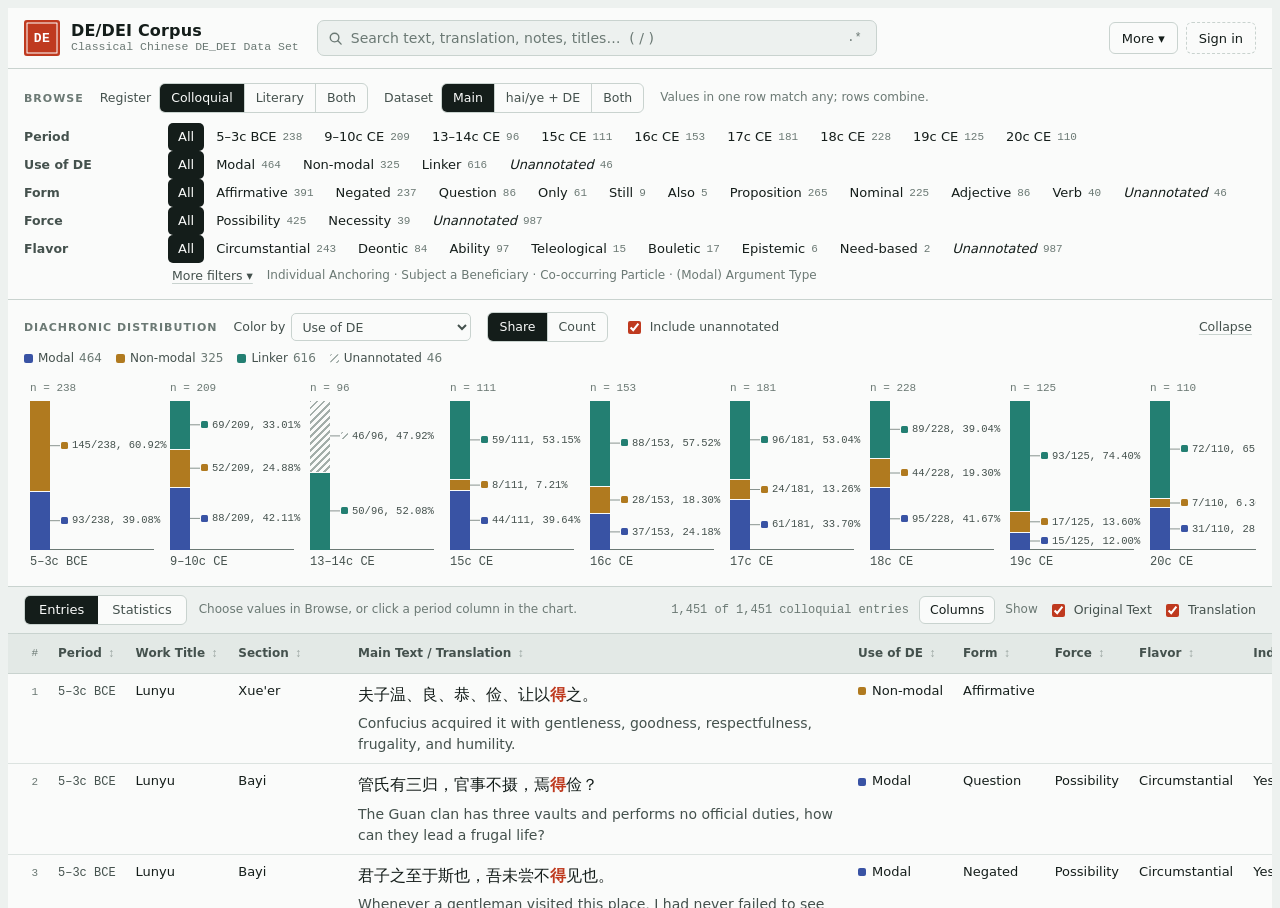
==== commit 79303f82: "Publish DE/DEI corpus (ec8ad48)" ====
--- a/corpus/index.html
+++ b/corpus/index.html
@@ -14,7 +14,7 @@
 :root{
   --bg:#EDF1EF; --surface:#FAFBFA; --surface-2:#E3E9E6; --line:#C9D3CF; --line-soft:#DCE3E0;
   --ink:#141D1A; --ink-2:#44514D; --ink-3:#6B7974;
-  --zhu:#BF3A1F; --zhu-ink:#FFFFFF; --zhu-soft:#F5DED6; --mark:#F1E3A2; --na:#A3AEAA;
+  --zhu:#BF3A1F; --zhu-ink:#FFFFFF; --zhu-soft:#F5DED6; --mark:#F1E3A2; --hl:#FBEBC8; --hl-bar:#C27D12; --na:#A3AEAA;
   --c1:#3953A4; --c2:#B07A1F; --c3:#237F72; --c4:#8A4C9E; --c5:#557F2E; --c6:#5F6F86; --c7:#B4527F; --c8:#84663F;
   --shadow:0 14px 36px rgba(20,29,26,.18),0 2px 6px rgba(20,29,26,.08);
   --f-ui:"IBM Plex Sans",system-ui,-apple-system,BlinkMacSystemFont,"Segoe UI",Roboto,"Helvetica Neue",Arial,"PingFang SC","Microsoft YaHei","Noto Sans CJK SC",sans-serif;
@@ -25,7 +25,7 @@
   :root:not([data-theme="light"]){
     --bg:#111816; --surface:#171F1C; --surface-2:#212B28; --line:#34413C; --line-soft:#27312E;
     --ink:#E2E9E6; --ink-2:#A8B5B0; --ink-3:#83918B;
-    --zhu:#EE6A4C; --zhu-ink:#1B0D08; --zhu-soft:#3B231C; --mark:#4D4420; --na:#5E6B66;
+    --zhu:#EE6A4C; --zhu-ink:#1B0D08; --zhu-soft:#3B231C; --mark:#4D4420; --hl:#3A2D16; --hl-bar:#E3A647; --na:#5E6B66;
     --c1:#8EA6F0; --c2:#E0B460; --c3:#6CCBB9; --c4:#C79BDB; --c5:#A3CC78; --c6:#A6B4C9; --c7:#EE98BE; --c8:#CFAE84;
     --shadow:0 14px 36px rgba(0,0,0,.5),0 2px 6px rgba(0,0,0,.3);
     color-scheme:dark;
@@ -34,7 +34,7 @@
 :root[data-theme="dark"]{
   --bg:#111816; --surface:#171F1C; --surface-2:#212B28; --line:#34413C; --line-soft:#27312E;
   --ink:#E2E9E6; --ink-2:#A8B5B0; --ink-3:#83918B;
-  --zhu:#EE6A4C; --zhu-ink:#1B0D08; --zhu-soft:#3B231C; --mark:#4D4420; --na:#5E6B66;
+  --zhu:#EE6A4C; --zhu-ink:#1B0D08; --zhu-soft:#3B231C; --mark:#4D4420; --hl:#3A2D16; --hl-bar:#E3A647; --na:#5E6B66;
   --c1:#8EA6F0; --c2:#E0B460; --c3:#6CCBB9; --c4:#C79BDB; --c5:#A3CC78; --c6:#A6B4C9; --c7:#EE98BE; --c8:#CFAE84;
   --shadow:0 14px 36px rgba(0,0,0,.5),0 2px 6px rgba(0,0,0,.3);
   color-scheme:dark;
@@ -99,6 +99,11 @@
 #bAuth{max-width:200px;overflow:hidden;text-overflow:ellipsis}
 #bAuth:not(.signed){border-style:dashed}
 .saving{font-size:12px;color:var(--ink-3);white-space:nowrap}
+.hl-only .hl-n{font:12px var(--f-mono);color:var(--ink-3)}
+.hl-only:has(input:checked){color:var(--ink)}
+.hl-tag{color:var(--hl-bar);font-weight:500}
+.btn.hlb{height:26px;padding:0 9px;font-size:12px}
+.btn.hlb[aria-pressed="true"]{background:var(--hl);border-color:var(--hl-bar);color:var(--ink)}
 .sheet.narrow{width:min(540px,100%)}
 #authBody p{margin:0;line-height:1.55}
 details.auth-alt summary{cursor:pointer;font-size:12.5px;color:var(--ink-2)}
@@ -192,7 +197,11 @@
 .grid td{padding:8px 10px;border-bottom:1px solid var(--line-soft);vertical-align:top;font-size:13px;white-space:nowrap}
 .grid tbody tr{cursor:pointer}
 .grid tbody tr:hover td{background:color-mix(in srgb,var(--surface-2) 55%,transparent)}
+.grid tr.is-hl td{background:var(--hl)}
+.grid tr.is-hl td:first-child{box-shadow:inset 3px 0 0 var(--hl-bar)}
+.grid tbody tr.is-hl:hover td{background:color-mix(in srgb,var(--hl-bar) 22%,var(--surface))}
 .grid tr.is-sel td{background:color-mix(in srgb,var(--c1) 9%,transparent)}
+.grid tr.is-hl.is-sel td{background:color-mix(in srgb,var(--c1) 10%,var(--hl))}
 .grid tr.is-open td{background:var(--zhu-soft)}
 .grid tr.is-open td:first-child{box-shadow:inset 3px 0 0 var(--zhu)}
 .c-sel{width:34px;padding-right:0!important}
@@ -359,6 +368,7 @@
 .pv td{font:12.5px var(--f-mono);font-variant-numeric:tabular-nums;background:color-mix(in srgb,var(--c1) var(--a,0%),transparent)}
 .pv td.tot,.pv tr.tot td,.pv tr.tot th{font-weight:600;background:var(--bg)}
 .pv td.z{color:var(--ink-3)}
+.pv td.na,.pv th.na{font-style:italic;font-weight:400;color:var(--ink-3)}
 .pv input{width:96px;height:26px;padding:0 6px;border:1px solid var(--line);border-radius:5px;background:var(--surface);font:12px var(--f-mono);text-align:right}
 .copyta{width:100%;max-width:1200px;height:120px;font:12px var(--f-mono);border:1px solid var(--line);border-radius:6px;background:var(--bg);padding:8px}
 
@@ -464,6 +474,7 @@
           </div>
           <div class="chips" id="chips"></div>
           <div class="tb-r">
+            <label class="chk hl-only" for="hlOnly" id="hlOnlyWrap" hidden title="Entries highlighted by collaborators"><input type="checkbox" id="hlOnly"> Show only highlighted <span class="hl-n" id="hlN"></span></label>
             <span class="count" id="count"></span>
             <button type="button" class="btn sm" id="bCols">Columns</button>
             <span class="hint">Show</span>
@@ -565,7 +576,7 @@
   rows:new Map(),ready:false,ver:0,idc:0,
   fields:clone(DEFAULT_FIELDS),sources:{},
   facets:{},register:'Colloquial',dataset:'Main',q:'',regex:false,gq:null,sort:null,trash:false,
-  moreOpen:store.get('more',false),scale:store.get('scale','share'),inclNA:store.get('inclNA',true),
+  moreOpen:store.get('more',false),hlOnly:false,scale:store.get('scale','share'),inclNA:store.get('inclNA',true),
   view:'table',showOrig:store.get('showOrig',true),showTrans:store.get('showTrans',true),colPref:store.get('cols',{}),
   stackBy:store.get('stackBy','use'),stripOpen:store.get('strip',true),
   selected:new Set(),list:[],renderLimit:150,rendered:0,cols:[],
@@ -583,17 +594,43 @@
 function genId(){ return 'r'+Date.now().toString(36)+(++S.idc).toString(36)+Math.random().toString(36).slice(2,6); }
 
 /* ---------- periods ---------- */
+/* ---------- eras ----------
+   Periods and dates put the era after the number ("9-10th Century CE", "480-350 BCE"),
+   and BCE ranges run from the earlier (larger) number to the later one ("5-3rd Century BCE").
+   Older spellings ("BCE 3-5th Century", "CE 18 Century") are accepted everywhere and rewritten. */
+function ordinal(n){ const v=n%100; return n+((v>=11&&v<=13)?'th':(['th','st','nd','rd'][n%10]||'th')); }
+function parseCentury(s){
+  const m=String(s||'').trim().match(/^(?:(BCE|BC|CE|AD)\s*)?(\d{1,2})(?:st|nd|rd|th)?(?:\s*[-–]\s*(\d{1,2})(?:st|nd|rd|th)?)?\s*(?:centur(?:y|ies)|c\.?)?\s*(BCE|BC|CE|AD)?$/i);
+  if(!m||(m[1]&&m[4])) return null;
+  const era=/^b/i.test(m[1]||m[4]||'')?'BCE':'CE';
+  let a=+m[2], b=m[3]?+m[3]:null;
+  if(b!=null){ if((era==='BCE'&&a<b)||(era==='CE'&&a>b)){ const t=a; a=b; b=t; } if(a===b) b=null; }
+  return {era,a,b};
+}
+function normPeriod(s){
+  const t=String(s==null?'':s).trim(); if(!t||/^modern/i.test(t)) return t;
+  const p=parseCentury(t); if(!p) return t;
+  return (p.b!=null?p.a+'-'+ordinal(p.b):ordinal(p.a))+' Century '+p.era;
+}
+function normDate(s){
+  const t=String(s==null?'':s).trim();
+  const m=t.match(/^((?:circa|ca\.|c\.|~)\s*)?(BCE|BC|CE|AD)\s+(.+)$/i);
+  if(!m) return t;
+  const era=/^b/i.test(m[2])?'BCE':'CE'; let rest=m[3].trim();
+  const y=rest.match(/^(\d+)\s*[-–]\s*(\d+)$/);
+  if(y){ let a=+y[1], b=+y[2]; if((era==='BCE'&&a<b)||(era==='CE'&&a>b)){ const x=a; a=b; b=x; } rest=a+'-'+b; }
+  else { const p=parseCentury(rest+' '+era); if(p&&/\d(st|nd|rd|th)|centur|\bc\.?$/i.test(rest)) rest=(p.b!=null?p.a+'-'+ordinal(p.b):ordinal(p.a))+(/centur/i.test(rest)?' Century':' c.'); }
+  return (m[1]||'')+rest+' '+era;
+}
 function periodKey(p){
   const s=String(p||''); if(!s) return 1e6; if(/modern/i.test(s)) return 2100;
-  const m=s.match(/\b(BCE|BC|CE|AD)?\s*(\d{1,2})(?:st|nd|rd|th)?(?:\s*[-–]\s*(\d{1,2}))?/i);
-  if(!m) return 9e5; const n=+m[2], n2=m[3]?+m[3]:null;
-  if(/^bc/i.test(m[1]||'')) return -Math.max(n,n2||0)*100;
-  return n*100+(n2?0.5:0);
+  const e=parseCentury(s); if(!e) return 9e5;
+  return (e.era==='BCE'?-e.a*100:e.a*100)+(e.b!=null?0.5:0);
 }
 function periodShort(p){
   if(!p) return 'Unassigned'; const raw=String(p); if(/^modern/i.test(raw)) return 'Modern';
-  const s=raw.replace(/\s*centur(y|ies)\s*/i,' ').replace(/(\d)(st|nd|rd|th)\b/gi,'$1').replace(/\s*[-–]\s*/g,'–').trim();
-  return /\d$/.test(s)?s+'c':s;
+  const e=parseCentury(raw); if(!e) return raw;
+  return (e.b!=null?e.a+'–'+e.b:e.a)+'c '+e.era;
 }
 function parseSheetName(n){
   const m=n.match(/\(([^)]+)\)\s*$/); let suf='',per=n.trim();
@@ -603,7 +640,7 @@
   else if(/^coll/i.test(suf)) register='Colloquial';
   else if(/\b(hai|ye)\b/i.test(suf)) dataset='hai/ye + DE';
   else if(suf) dataset=suf;
-  return {period:per,register,dataset};
+  return {period:normPeriod(per),register,dataset};
 }
 
 /* ---------- options & colors ---------- */
@@ -700,7 +737,8 @@
 function activeFacets(except){ return Object.entries(S.facets).filter(([k,set])=>k!==except&&set&&set.size); }
 function filtered(except){
   const g=S.gq, keys=globalKeys(), fs=activeFacets(except);
-  return scopeRows().filter(r=>passGlobal(r,g,keys)&&fs.every(([k,set])=>set.has(val(r,k))));
+  const hl=S.hlOnly&&hlVisible();
+  return scopeRows().filter(r=>(!hl||r.highlight)&&passGlobal(r,g,keys)&&fs.every(([k,set])=>set.has(val(r,k))));
 }
 function anyFacet(){ return activeFacets(null).length>0; }
 function defaultCmp(a,b){ return periodKey(a.period)-periodKey(b.period)||coll.compare(regOf(a),regOf(b))||(dsOf(a)==='Main'?0:1)-(dsOf(b)==='Main'?0:1)||(a.seq||0)-(b.seq||0)||coll.compare(a.id,b.id); }
@@ -762,6 +800,8 @@
   $$('#dsSeg button').forEach(b=>b.setAttribute('aria-pressed',String(b.dataset.ds===S.dataset)));
   $$('#scaleSeg button').forEach(b=>b.setAttribute('aria-pressed',String(b.dataset.sc===S.scale)));
   $('#resetFacets').hidden=!(anyFacet()||!defaultScope());
+  const hv=hlVisible(); $('#hlOnlyWrap').hidden=!hv; $('#hlOnly').checked=S.hlOnly&&hv;
+  if(hv){ let n=0; for(const r of S.rows.values()) if(r.highlight&&inScope(r)) n++; $('#hlN').textContent=n; }
 }
 
 /* ---------- browse (facets) ---------- */
@@ -848,6 +888,7 @@
   if(S.trash) c.push(chip('View','Trash','trash'));
   if(S.register!=='Colloquial') c.push(chip('Register',S.register==='Both'?'Colloquial + Literary':S.register,'reg'));
   if(S.dataset!=='Main') c.push(chip('Dataset',S.dataset==='Both'?'Main + hai/ye + DE':S.dataset,'ds'));
+  if(S.hlOnly&&hlVisible()) c.push(chip('Show','Highlighted only','hl'));
   if(S.q.trim()) c.push(chip(S.regex?'Regex':'Search',S.q.trim(),'q'));
   for(const [k,set] of activeFacets(null)){ const f=F(k); const vals=[...set].map(v=>optLabel(f,v)); c.push(chip(f?f.label:k,vals.length>3?vals.slice(0,2).join(', ')+' +'+(vals.length-2):vals.join(', '),'f:'+k)); }
   if(S.sort){ const f=F(S.sort.key); c.push(chip('Sort',(f?f.label:S.sort.key)+(S.sort.dir==='asc'?' ↑':' ↓'),'sort')); }
@@ -895,7 +936,7 @@
   return '<td class="c-short">'+esc(v||'')+'</td>';
 }
 function rowHTML(r,i,cols,sel){
-  return '<tr data-id="'+esc(r.id)+'" class="'+(S.openId===r.id?'is-open ':'')+(S.selected.has(r.id)?'is-sel':'')+'">'+
+  return '<tr data-id="'+esc(r.id)+'" class="'+(S.openId===r.id?'is-open ':'')+(S.selected.has(r.id)?'is-sel ':'')+(r.highlight&&hlVisible()?'is-hl':'')+'">'+
     (sel?'<td class="c-sel"><input type="checkbox" data-sel="'+esc(r.id)+'"'+(S.selected.has(r.id)?' checked':'')+' aria-label="Select entry"></td>':'')+
     '<td class="c-n">'+(i+1)+'</td>'+cols.map(f=>cellHTML(f,r)).join('')+'</tr>';
 }
@@ -996,7 +1037,7 @@
   const d=S.draft||pickFields(r); const ed=editable(); const idx=S.list.indexOf(S.openId);
   const anno=S.fields.filter(f=>f.type==='cat'&&f.group!=='source');
   const notes=S.fields.filter(f=>f.type!=='cat'&&f.group!=='source');
-  let h='<div class="dr-head"><div class="dr-pos">'+(S.isNew?'New entry':(idx>=0?(idx+1)+' / '+S.list.length:'Not in current results'))+(r.sample?' · sample':'')+(r.deleted?' · in trash':'')+'</div><div class="dr-nav"><button type="button" class="icb" data-d="prev" aria-label="Previous entry"'+(S.isNew||idx<=0?' disabled':'')+'>↑</button><button type="button" class="icb" data-d="next" aria-label="Next entry"'+(S.isNew||idx<0||idx>=S.list.length-1?' disabled':'')+'>↓</button><button type="button" class="icb" data-d="close" aria-label="Close">✕</button></div></div>';
+  let h='<div class="dr-head"><div class="dr-pos">'+(S.isNew?'New entry':(idx>=0?(idx+1)+' / '+S.list.length:'Not in current results'))+(r.sample?' · sample':'')+(r.deleted?' · in trash':'')+(r.highlight&&hlVisible()&&!S.isNew?' · <span class="hl-tag" title="'+esc(r.highlightAt?fmtTime(r.highlightAt):'')+'">highlighted'+(r.highlightBy?' by @'+esc(r.highlightBy):'')+'</span>':'')+'</div><div class="dr-nav">'+(S.writable&&!S.isNew&&!r.deleted&&S.rows.has(S.openId)?'<button type="button" class="btn sm hlb" data-d="hl" aria-pressed="'+(!!r.highlight)+'" title="'+(r.highlight?'Remove the highlight':'Highlight this entry for your collaborators')+'">'+(r.highlight?'★ Highlighted':'☆ Highlight')+'</button>':'')+'<button type="button" class="icb" data-d="prev" aria-label="Previous entry"'+(S.isNew||idx<=0?' disabled':'')+'>↑</button><button type="button" class="icb" data-d="next" aria-label="Next entry"'+(S.isNew||idx<0||idx>=S.list.length-1?' disabled':'')+'>↓</button><button type="button" class="icb" data-d="close" aria-label="Close">✕</button></div></div>';
   h+='<div class="dr-body" id="drBody"><div class="dr-src" id="drSrc">'+srcLine(d)+'</div><p class="dr-zh" id="drZh">'+(d.text?hl(d.text,true):'<span class="dim">(no main text yet)</span>')+'</p><div class="dr-gl" id="drGl"'+(d.gloss?'':' hidden')+'>'+glossBlock(d.gloss)+'</div><p class="dr-tr" id="drTr"'+(d.translation?'':' hidden')+'>'+esc(d.translation)+'</p>';
   if(ed){
     const regs=['Colloquial','Literary'].concat(optionsFor(F('register')).filter(v=>v!=='Colloquial'&&v!=='Literary'));
@@ -1006,7 +1047,7 @@
       '<label class="lf wide">Dataset<select id="d-dataset" data-f="dataset">'+['Main','hai/ye + DE'].concat(optionsFor(F('dataset')).filter(v=>v!=='Main'&&v!=='hai/ye + DE')).map(v=>'<option'+(v===(d.dataset||'Main')?' selected':'')+'>'+esc(v)+'</option>').join('')+'</select></label>'+
       '<label class="lf">Work Title<input id="d-work" data-f="work" list="dl-work" value="'+esc(d.work)+'"></label>'+
       '<label class="lf">Section<input id="d-section" data-f="section" value="'+esc(d.section)+'"></label>'+
-      '<label class="lf wide">Time<input id="d-date" data-f="date" value="'+esc(d.date)+'" placeholder="e.g. BCE 480-350"></label>'+
+      '<label class="lf wide">Time<input id="d-date" data-f="date" value="'+esc(d.date)+'" placeholder="e.g. 480-350 BCE"></label>'+
       '<label class="lf wide">Main Text<textarea id="d-text" class="zhin" data-f="text" rows="3">'+esc(d.text)+'</textarea></label>'+
       '<label class="lf wide">Glossing <span class="dim">(grammatical labels in CAPITALS display as small caps)</span><textarea id="d-gloss" data-f="gloss" rows="2" spellcheck="false">'+esc(d.gloss)+'</textarea></label>'+
       '<label class="lf wide">Translation (Context)<textarea id="d-translation" data-f="translation" rows="3">'+esc(d.translation)+'</textarea></label>'+
@@ -1088,6 +1129,7 @@
   for(const f of S.fields){ let v=d[f.key]==null?'':String(d[f.key]); v=f.type==='long'?v.replace(/\r\n?/g,'\n').trim():v.replace(/\s+/g,' ').trim(); if(f.type==='cat'&&v) v=normCat(f,v); o[f.key]=v; }
   if(!o.register) o.register='Colloquial';
   if(!o.dataset) o.dataset='Main';
+  o.period=normPeriod(o.period); o.date=normDate(o.date);
   return o;
 }
 function nextSeq(period,reg){ let m=0; for(const r of S.rows.values()) if(r.period===period&&regOf(r)===reg&&(r.seq||0)>m) m=r.seq; return m+1; }
@@ -1138,10 +1180,12 @@
 const API='https://api.github.com';
 const REPO='/repos/'+CFG.owner+'/'+CFG.repo;
 const ENTRY_DIR='data/entries/', META_DIR='data/meta/';
-const META_KEYS=new Set(['createdAt','createdBy','updatedAt','updatedBy','deletedAt','deletedBy']);
-const ENTRY_ORDER=DEFAULT_FIELDS.map(f=>f.key).concat(['comment','sample','seq','key','deleted','deletedAt','deletedBy','createdAt','createdBy','updatedAt','updatedBy']);
+const META_KEYS=new Set(['createdAt','createdBy','updatedAt','updatedBy','deletedAt','deletedBy','highlight','highlightBy','highlightAt']);
+const ENTRY_ORDER=DEFAULT_FIELDS.map(f=>f.key).concat(['highlight','highlightBy','highlightAt','comment','sample','seq','key','deleted','deletedAt','deletedBy','createdAt','createdBy','updatedAt','updatedBy']);
 const eqv=(a,b)=>JSON.stringify(a==null?'':a)===JSON.stringify(b==null?'':b);
 function stripId(row){ const o=Object.assign({},row); delete o.id; return o; }
+/* In a patch, null removes the field. */
+function mergePatch(base,patch){ const o=Object.assign({},base,patch); for(const k of Object.keys(patch)) if(patch[k]===null) delete o[k]; return o; }
 function serEntry(row){
   const rk=k=>{ const i=ENTRY_ORDER.indexOf(k); return i<0?999:i; };
   const ks=Object.keys(row).filter(k=>k!=='id'&&row[k]!==undefined).sort((a,b)=>rk(a)-rk(b)||(a<b?-1:a>b?1:0));
@@ -1196,7 +1240,7 @@
 function startOAuth(){
   const st=Math.random().toString(36).slice(2)+Date.now().toString(36);
   try{ sessionStorage.setItem('dedei.oauth',st); }catch(e){}
-  location.href='https://github.com/login/oauth/authorize?client_id='+encodeURIComponent(CFG.appClientId)+'&redirect_uri='+encodeURIComponent(location.origin+location.pathname)+'&state='+encodeURIComponent(st);
+  location.href='https://github.com/login/oauth/authorize?client_id='+encodeURIComponent(CFG.appClientId)+'&redirect_uri='+encodeURIComponent(location.origin+location.pathname.replace(/index\.html$/,''))+'&state='+encodeURIComponent(st);
 }
 async function finishOAuth(){
   const u=new URL(location.href); const code=u.searchParams.get('code'), st=u.searchParams.get('state'), err=u.searchParams.get('error');
@@ -1227,7 +1271,7 @@
 S.remote=new Map(); S.blob=new Map(); S.pend=new Map(); S.metaRemote={}; S.headSha=null; S.treeSha=null;
 function displayRow(id){
   let r=S.remote.has(id)?Object.assign({},S.remote.get(id),{id}):null;
-  const ps=S.pend.get(id); if(ps) for(const op of ps){ if(op.t==='del') r=null; else if(op.t==='put') r=Object.assign({},op.row,{id}); else if(op.t==='patch') r=Object.assign({},r||{},op.patch,{id}); }
+  const ps=S.pend.get(id); if(ps) for(const op of ps){ if(op.t==='del') r=null; else if(op.t==='put') r=Object.assign({},op.row,{id}); else if(op.t==='patch') r=Object.assign(mergePatch(r||{},op.patch),{id}); }
   return r;
 }
 function refreshRow(id){ const r=displayRow(id); if(r) S.rows.set(id,r); else S.rows.delete(id); }
@@ -1314,7 +1358,7 @@
         const c=cur(op.id); if(!c){ bad.push([op,new GhError(404,'gone',{code:'gone'})]); continue; }
         const clash=Object.keys(op.patch).filter(k=>!META_KEYS.has(k)&&op.base&&(k in op.base)&&!eqv(c[k],op.base[k])&&!eqv(c[k],op.patch[k]));
         if(clash.length){ bad.push([op,new GhError(409,'conflict',{code:'conflict',fields:clash,id:op.id})]); continue; }
-        next.set(op.id,Object.assign({},c,op.patch)); good.push(op);
+        next.set(op.id,mergePatch(c,op.patch)); good.push(op);
       }
       else if(op.t==='del'){ next.set(op.id,null); good.push(op); }
       else if(op.t==='meta'){ metaNext[op.name]=op.data; good.push(op); }
@@ -1366,6 +1410,14 @@
   }
   if(changed){ bump(); try{ await saveSchema(); }catch(e){} }
 }
+/* Highlights are a working signal between collaborators, so only signed-in collaborators see them. */
+function hlVisible(){ return !!(AUTH.read); }
+async function setHighlight(ids,on){
+  const now=Date.now();
+  const errs=await runPool(ids,id=>patchRow(id,on?{highlight:true,highlightBy:S.myId||null,highlightAt:now}:{highlight:null,highlightBy:null,highlightAt:null},on?'Highlight':'Remove highlight'));
+  if(errs.length) toastErr(errs[0],on?'Not highlighted':'Highlight not removed');
+  else toast((on?'Highlighted ':'Removed the highlight from ')+ids.length+' '+(ids.length===1?'entry':'entries'));
+}
 async function trashIds(ids){
   const now=Date.now(); const errs=await runPool(ids,id=>patchRow(id,{deleted:true,deletedAt:now,deletedBy:S.myId||null},'Move to trash'));
   if(errs.length) toastErr(errs[0],'Some entries were not moved to trash');
@@ -1424,7 +1476,7 @@
   const cats=S.fields.filter(f=>f.type==='cat');
   const fk=(S.bulkField&&F(S.bulkField))?S.bulkField:'use';
   b.dataset.mode='edit'; b.dataset.n=String(n);
-  b.innerHTML='<span><b>'+n+'</b> selected</span><label>Set <select id="bkField" aria-label="Field">'+cats.map(f=>'<option value="'+esc(f.key)+'"'+(f.key===fk?' selected':'')+'>'+esc(f.label)+'</option>').join('')+'</select></label><label>to <input id="bkVal" list="bkList" placeholder="Pick or type" aria-label="Value"></label><datalist id="bkList"></datalist><button type="button" class="bb zhu" data-b="apply">Apply</button><span class="vs"></span><button type="button" class="bb" data-b="trash">Move to trash</button><button type="button" class="bb" data-b="none">Clear selection</button>';
+  b.innerHTML='<span><b>'+n+'</b> selected</span><label>Set <select id="bkField" aria-label="Field">'+cats.map(f=>'<option value="'+esc(f.key)+'"'+(f.key===fk?' selected':'')+'>'+esc(f.label)+'</option>').join('')+'</select></label><label>to <input id="bkVal" list="bkList" placeholder="Pick or type" aria-label="Value"></label><datalist id="bkList"></datalist><button type="button" class="bb zhu" data-b="apply">Apply</button><span class="vs"></span><button type="button" class="bb" data-b="hl-on">☆ Highlight</button><button type="button" class="bb" data-b="hl-off">Remove highlight</button><span class="vs"></span><button type="button" class="bb" data-b="trash">Move to trash</button><button type="button" class="bb" data-b="none">Clear selection</button>';
   fillBulkList();
 }
 function fillBulkList(){ const f=F($('#bkField').value); S.bulkField=f.key; $('#bkList').innerHTML=optionsFor(f).map(v=>'<option value="'+esc(v)+'">').join(''); }
@@ -1542,7 +1594,7 @@
         }
         row=normalizeAnno(row);
         for(const f of S.fields){ if(f.type!=='cat'||f.key==='work'||f.key==='period') continue; const v=row[f.key]; if(v&&!optionsFor(f).includes(v)) (newVals[f.key]=newVals[f.key]||new Set()).add(v); }
-        row.text=text; row.seq=++seq;
+        row.text=text; row.seq=++seq; row.period=normPeriod(row.period); if(row.date) row.date=normDate(row.date);
         const base=row.period+'|'+(row.work||'')+'|'+(row.section||'')+'|'+text.replace(/\s+/g,'');
         const n=(occ.get(base)||0)+1; occ.set(base,n); row.key=base+'#'+n;
         const ex=existing.get(row.key);
@@ -1564,7 +1616,7 @@
     foot.innerHTML='<button type="button" class="btn primary" data-x="close">Done</button>'; return;
   }
   if(!IMP.sheets.length){
-    bodyEl.innerHTML='<label class="drop" id="drop"><input type="file" id="impFile" accept=".xlsx,.xls,.xlsm,.csv"><b>Choose or drop a workbook</b><span>Accepts .xlsx, .xls and .csv. Sheets with a “Main Text” header row are read as corpus sheets; summary and chart sheets are skipped. Each sheet name is split into Period and Register, e.g. “CE 9-10th Century (Colloquial)”. Sheets without a register are treated as Colloquial. You can change both before importing.</span></label>'+(IMP.err?'<p class="err">'+esc(IMP.err)+'</p>':'');
+    bodyEl.innerHTML='<label class="drop" id="drop"><input type="file" id="impFile" accept=".xlsx,.xls,.xlsm,.csv"><b>Choose or drop a workbook</b><span>Accepts .xlsx, .xls and .csv. Sheets with a “Main Text” header row are read as corpus sheets; summary and chart sheets are skipped. Each sheet name is split into Period and Register, e.g. “9-10th Century CE (Colloquial)”. Sheets without a register are treated as Colloquial. You can change both before importing.</span></label>'+(IMP.err?'<p class="err">'+esc(IMP.err)+'</p>':'');
     foot.innerHTML='<button type="button" class="btn" data-x="close">Cancel</button>'; return;
   }
   planImport(); const p=IMP.plan;
@@ -1694,23 +1746,25 @@
   const rowTot=v=>{ let t=0; for(const c of cv) t+=M.get(v+'\u0000'+c)||0; return t; };
   const fmt=(n,v)=>{ if(S.pivot.mode==='row'){ const t=rowTot(v); return t?(n/t*100).toFixed(2)+'%':'—'; } if(S.pivot.mode==='per10k'){ const ch=chars(v); return ch?(n/ch*1e4).toFixed(2):'—'; } return String(n); };
   const vv=(n,v)=>{ if(S.pivot.mode==='row'){ const t=rowTot(v); return t?n/t:0; } if(S.pivot.mode==='per10k'){ const ch=chars(v); return ch?n/ch:0; } return n; };
-  let mx=0; for(const a of rv) for(const b of cv){ const x=vv(M.get(a+'\u0000'+b)||0,a); if(x>mx) mx=x; }
+  /* Unannotated rows and columns are shown in grey italics and take no part in the shading. */
+  const naV=v=>isNA(v);
+  let mx=0; for(const a of rv){ if(naV(a)) continue; for(const b of cv){ if(naV(b)) continue; const x=vv(M.get(a+'\u0000'+b)||0,a); if(x>mx) mx=x; } }
   const tsv=[[rf.label+' \\ '+cf.label].concat(cv.map(v=>optLabel(cf,v))).concat(['Total'])];
   let tb='';
   for(const a of rv){
-    const cells=cv.map(b=>{ const n=M.get(a+'\u0000'+b)||0; return {n,s:fmt(n,a),a:mx?Math.round(vv(n,a)/mx*34):0}; });
+    const cells=cv.map(b=>{ const n=M.get(a+'\u0000'+b)||0, na=naV(a)||naV(b); return {n,na,s:fmt(n,a),a:mx&&!na?Math.round(vv(n,a)/mx*34):0}; });
     const t=rowTot(a), ts=S.pivot.mode==='per10k'?fmt(t,a):String(t);
     tsv.push([optLabel(rf,a)].concat(cells.map(c=>c.s)).concat([ts]));
-    tb+='<tr><th class="rh" title="'+esc(a)+'">'+esc(optLabel(rf,a))+'</th>'+cells.map(c=>'<td class="'+(c.n?'':'z')+'" style="--a:'+c.a+'%">'+esc(c.s)+'</td>').join('')+'<td class="tot">'+esc(ts)+'</td></tr>';
+    tb+='<tr><th class="rh'+(naV(a)?' na':'')+'" title="'+esc(a)+'">'+esc(optLabel(rf,a))+'</th>'+cells.map(c=>'<td class="'+(c.n?'':'z')+(c.na?' na':'')+'" style="--a:'+c.a+'%">'+esc(c.s)+'</td>').join('')+'<td class="tot'+(naV(a)?' na':'')+'">'+esc(ts)+'</td></tr>';
   }
   const colT=cv.map(b=>{ let t=0; for(const a of rv) t+=M.get(a+'\u0000'+b)||0; return t; });
-  tb+='<tr class="tot"><th class="rh">Total</th>'+colT.map(t=>'<td>'+t+'</td>').join('')+'<td>'+list.length+'</td></tr>';
+  tb+='<tr class="tot"><th class="rh">Total</th>'+colT.map((t,i)=>'<td'+(naV(cv[i])?' class="na"':'')+'>'+t+'</td>').join('')+'<td>'+list.length+'</td></tr>';
   tsv.push(['Total'].concat(colT.map(String)).concat([String(list.length)]));
   S.copyText=tsv.map(r=>r.join('\t')).join('\n');
   const opt=sel=>cats.map(f=>'<option value="'+esc(f.key)+'"'+(f.key===sel?' selected':'')+'>'+esc(f.label)+'</option>').join('');
   let h='<div><h2 class="st-h">Cross-tabulation</h2><p class="muted">Based on the '+list.length+' entries in the current results; recalculates whenever Browse or the search changes. Replaces the Summary sheet.</p></div>';
   h+='<div class="st-ctl"><label>Rows <select id="pvRow">'+opt(rf.key)+'</select></label><label>Columns <select id="pvCol">'+opt(cf.key)+'</select></label><span class="seg2" role="group" aria-label="Values"><button type="button" data-pm="count" aria-pressed="'+(S.pivot.mode==='count')+'">Count</button><button type="button" data-pm="row" aria-pressed="'+(S.pivot.mode==='row')+'">Row %</button><button type="button" data-pm="per10k" aria-pressed="'+(S.pivot.mode==='per10k')+'"'+(per10kOK?'':' disabled title="Available when rows are Period or Work Title"')+'>Per 10k chars</button></span><label class="chk" for="inclNA2"><input type="checkbox" id="inclNA2"'+(S.inclNA?' checked':'')+'> Include unannotated</label><button type="button" class="btn sm" id="pvCopy">Copy as TSV</button></div>';
-  h+='<div id="copyFallback"></div><div class="tblwrap"><table class="pv"><thead><tr><th class="rh">'+esc(rf.label)+' \\ '+esc(cf.label)+'</th>'+cv.map(v=>'<th>'+esc(optLabel(cf,v))+'</th>').join('')+'<th>Total</th></tr></thead><tbody>'+tb+'</tbody></table></div>';
+  h+='<div id="copyFallback"></div><div class="tblwrap"><table class="pv"><thead><tr><th class="rh">'+esc(rf.label)+' \\ '+esc(cf.label)+'</th>'+cv.map(v=>'<th'+(naV(v)?' class="na"':'')+'>'+esc(optLabel(cf,v))+'</th>').join('')+'<th>Total</th></tr></thead><tbody>'+tb+'</tbody></table></div>';
   const works=new Map(); for(const r of activeRows()){ if(r.work&&dsOf(r)==='Main') works.set(r.work,(works.get(r.work)||0)+1); }
   const wl=[...works.keys()].sort((a,b)=>periodKey(wp.get(a))-periodKey(wp.get(b))||coll.compare(a,b));
   let sumC=0,sumN=0;
@@ -1731,6 +1785,7 @@
 let qT=0;
 function bind(){
   $('#q').addEventListener('input',e=>{ clearTimeout(qT); qT=setTimeout(()=>{ S.q=e.target.value; S.renderLimit=150; schedule(); },140); });
+  $('#hlOnly').addEventListener('change',e=>{ guard(()=>{ S.hlOnly=e.target.checked; S.renderLimit=150; schedule(); }); });
   $('#rx').addEventListener('click',()=>{ S.regex=!S.regex; $('#rx').setAttribute('aria-pressed',String(S.regex)); schedule(); });
   $('#anno').addEventListener('change',e=>{ const want=e.target.checked; if(S.dirty){ e.target.checked=S.annotate; } guard(()=>{ S.annotate=want; store.set('annotate',S.annotate); S.selected.clear(); render(); if(S.openId) renderDrawer(); }); });
   $('#bImport').addEventListener('click',openImport);
@@ -1819,6 +1874,7 @@
       onDraftChange(); return; }
     const b=e.target.closest('[data-d]'); if(!b) return; const a=b.dataset.d;
     if(a==='prev') navDrawer(-1); else if(a==='next') navDrawer(1); else if(a==='close') closeDrawer();
+    else if(a==='hl'){ const r=S.rows.get(S.openId); if(r){ setHighlight([S.openId],!r.highlight); renderDrawer(); } }
     else if(a==='save') saveOpen();
     else if(a==='revert'){ S.draft=clone(S.orig); S.dirty=false; renderDrawer(); }
     else if(a==='annotate'){ S.annotate=true; store.set('annotate',true); render(); renderDrawer(); }
@@ -1839,6 +1895,7 @@
   $('#bulk').addEventListener('click',e=>{ const b=e.target.closest('[data-b]'); if(!b) return; const a=b.dataset.b;
     if(a==='none'){ S.selected.clear(); render(); }
     else if(a==='apply') bulkApply();
+    else if(a==='hl-on'||a==='hl-off') setHighlight([...S.selected],a==='hl-on');
     else if(a==='trash'){ const ids=[...S.selected]; S.selected.clear(); trashIds(ids); render(); }
     else if(a==='restore'){ const ids=[...S.selected]; S.selected.clear(); restoreIds(ids); render(); }
     else if(a==='purge'){ S.bulkConfirm=true; renderBulk(); }
@@ -1909,7 +1966,8 @@
   });
 }
 function clearChip(id){
-  if(id==='all'){ S.facets={}; S.q=''; $('#q').value=''; S.sort=null; S.trash=false; S.register='Colloquial'; S.dataset='Main'; }
+  if(id==='all'){ S.facets={}; S.q=''; $('#q').value=''; S.sort=null; S.trash=false; S.hlOnly=false; S.register='Colloquial'; S.dataset='Main'; }
+  else if(id==='hl') S.hlOnly=false;
   else if(id==='q'){ S.q=''; $('#q').value=''; }
   else if(id==='sort') S.sort=null;
   else if(id==='reg') S.register='Colloquial';
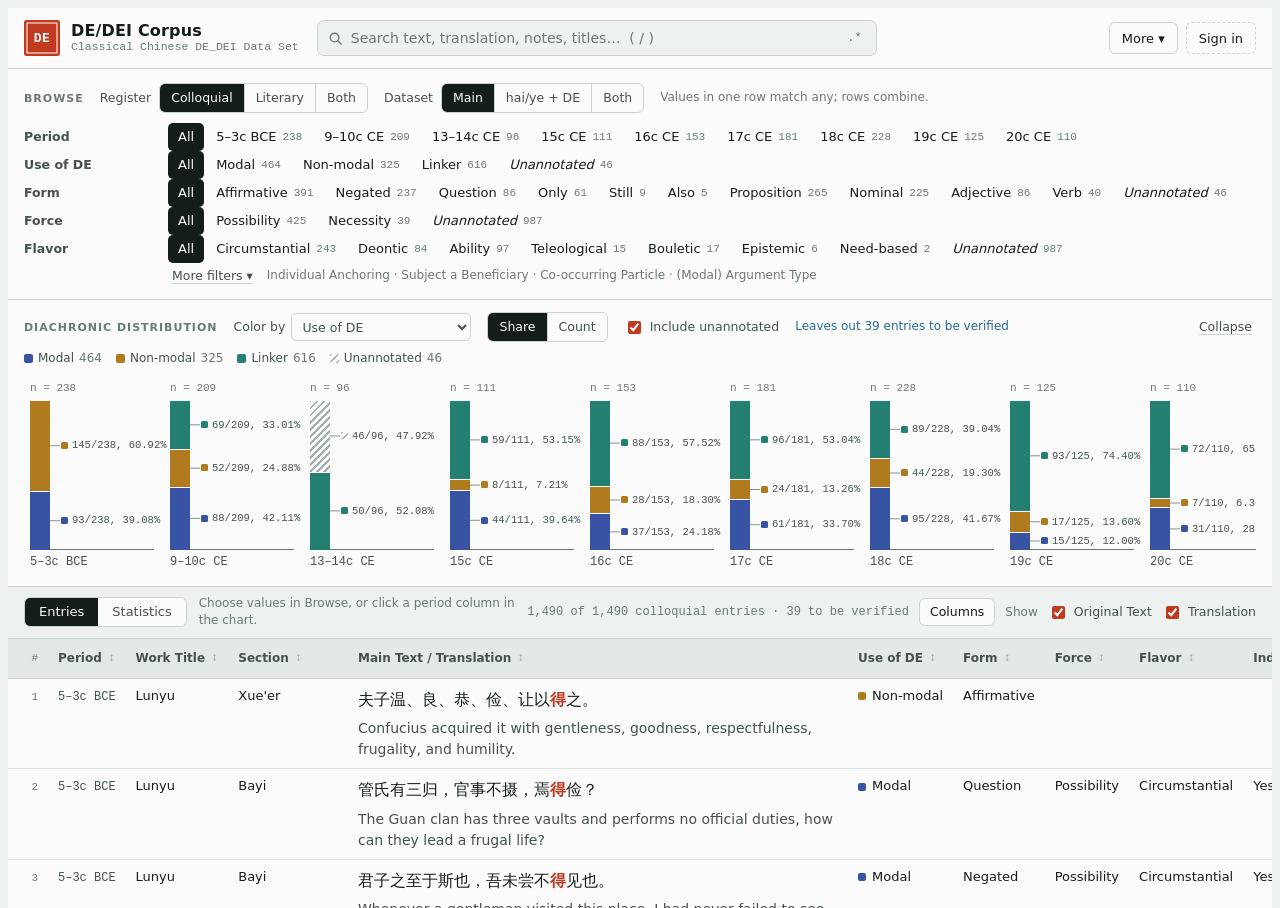
==== commit efb3a51e: "Publish DE/DEI corpus (06fffcb)" ====
--- a/corpus/index.html
+++ b/corpus/index.html
@@ -15,6 +15,7 @@
   --bg:#EDF1EF; --surface:#FAFBFA; --surface-2:#E3E9E6; --line:#C9D3CF; --line-soft:#DCE3E0;
   --ink:#141D1A; --ink-2:#44514D; --ink-3:#6B7974;
   --zhu:#BF3A1F; --zhu-ink:#FFFFFF; --zhu-soft:#F5DED6; --mark:#F1E3A2; --hl:#FBEBC8; --hl-bar:#C27D12; --na:#A3AEAA;
+  --vf:#2B6797; --vf-soft:#DCE7F1;
   --c1:#3953A4; --c2:#B07A1F; --c3:#237F72; --c4:#8A4C9E; --c5:#557F2E; --c6:#5F6F86; --c7:#B4527F; --c8:#84663F;
   --shadow:0 14px 36px rgba(20,29,26,.18),0 2px 6px rgba(20,29,26,.08);
   --f-ui:"IBM Plex Sans",system-ui,-apple-system,BlinkMacSystemFont,"Segoe UI",Roboto,"Helvetica Neue",Arial,"PingFang SC","Microsoft YaHei","Noto Sans CJK SC",sans-serif;
@@ -25,7 +26,7 @@
   :root:not([data-theme="light"]){
     --bg:#111816; --surface:#171F1C; --surface-2:#212B28; --line:#34413C; --line-soft:#27312E;
     --ink:#E2E9E6; --ink-2:#A8B5B0; --ink-3:#83918B;
-    --zhu:#EE6A4C; --zhu-ink:#1B0D08; --zhu-soft:#3B231C; --mark:#4D4420; --hl:#3A2D16; --hl-bar:#E3A647; --na:#5E6B66;
+    --zhu:#EE6A4C; --zhu-ink:#1B0D08; --zhu-soft:#3B231C; --mark:#4D4420; --hl:#3A2D16; --hl-bar:#E3A647; --na:#5E6B66; --vf:#8DBBE6; --vf-soft:#1B2A37;
     --c1:#8EA6F0; --c2:#E0B460; --c3:#6CCBB9; --c4:#C79BDB; --c5:#A3CC78; --c6:#A6B4C9; --c7:#EE98BE; --c8:#CFAE84;
     --shadow:0 14px 36px rgba(0,0,0,.5),0 2px 6px rgba(0,0,0,.3);
     color-scheme:dark;
@@ -34,7 +35,7 @@
 :root[data-theme="dark"]{
   --bg:#111816; --surface:#171F1C; --surface-2:#212B28; --line:#34413C; --line-soft:#27312E;
   --ink:#E2E9E6; --ink-2:#A8B5B0; --ink-3:#83918B;
-  --zhu:#EE6A4C; --zhu-ink:#1B0D08; --zhu-soft:#3B231C; --mark:#4D4420; --hl:#3A2D16; --hl-bar:#E3A647; --na:#5E6B66;
+  --zhu:#EE6A4C; --zhu-ink:#1B0D08; --zhu-soft:#3B231C; --mark:#4D4420; --hl:#3A2D16; --hl-bar:#E3A647; --na:#5E6B66; --vf:#8DBBE6; --vf-soft:#1B2A37;
   --c1:#8EA6F0; --c2:#E0B460; --c3:#6CCBB9; --c4:#C79BDB; --c5:#A3CC78; --c6:#A6B4C9; --c7:#EE98BE; --c8:#CFAE84;
   --shadow:0 14px 36px rgba(0,0,0,.5),0 2px 6px rgba(0,0,0,.3);
   color-scheme:dark;
@@ -104,12 +105,65 @@
 .hl-tag{color:var(--hl-bar);font-weight:500}
 .btn.hlb{height:26px;padding:0 9px;font-size:12px}
 .btn.hlb[aria-pressed="true"]{background:var(--hl);border-color:var(--hl-bar);color:var(--ink)}
+/* "to be verified": machine-made entries not yet checked by an annotator */
+.vbadge{display:inline-block;margin-left:6px;padding:0 6px;border-radius:3px;border:1px dashed var(--vf);font:500 10px/15px var(--f-ui);color:var(--vf);background:var(--vf-soft);vertical-align:2px;white-space:nowrap}
+.vtag{color:var(--vf);font-weight:500}
+.btn.vfb{height:26px;padding:0 9px;font-size:12px;border-color:var(--vf);color:var(--vf);background:var(--vf-soft)}
+.btn.vfb:hover{background:var(--vf);color:var(--surface)}
+.tbv-only .tbv-n{font:12px var(--f-mono);color:var(--vf)}
+.tb-r .chk{white-space:nowrap}
+.tbv-only:has(input:checked){color:var(--ink)}
+.tbv-note{color:var(--vf)}
+.de-o{color:inherit}
+.dr-auto{margin:-8px 0 0;padding:7px 10px;border-left:3px solid var(--line);border-radius:3px;background:var(--surface-2);font-size:12.5px;line-height:1.5;color:var(--ink-2);max-width:66ch}
+.dr-auto.tbv{border-left-color:var(--vf);background:var(--vf-soft)}
+.dr-auto.tbv b{color:var(--vf)}
+.dr-sib{margin:-8px 0 0;font-size:12.5px;line-height:1.7}
+.dr-sib .linkbtn{font-size:12.5px}
+.tseg .opt{height:auto;min-height:26px;padding:2px 10px}
+.tseg .zh-s{font:13px var(--f-zh);margin-left:4px}
+.tseg .opt:not(.on) .zh-s b{color:var(--zhu)}
+.lf.split{flex-direction:row;flex-wrap:wrap;align-items:center;gap:8px}
+details.dr-mr summary{cursor:pointer;list-style:none}
+details.dr-mr summary::-webkit-details-marker{display:none}
+details.dr-mr summary h3::before{content:"▸";font-size:10px;letter-spacing:0}
+details.dr-mr[open] summary h3::before{content:"▾"}
+.mr-b{display:flex;flex-direction:column;gap:12px;font-size:13px;line-height:1.55}
+.mr-b p{margin:2px 0 0}
+.mr-ctx{font:14px/1.75 var(--f-zh);color:var(--ink-2)}
+.mr-sent{color:var(--ink);background:var(--mark);border-radius:2px}
+.mr-src,.mr-ex{font-size:12px}
+.mr-alt{margin:2px 0 0;padding-left:18px}
+.mr-conf{display:inline-block;margin-left:6px;padding:0 6px;border-radius:3px;font:500 10.5px/16px var(--f-ui);background:var(--surface-2);color:var(--ink-2)}
+.mr-conf.c-low{background:var(--zhu-soft);color:var(--zhu)}
+.choose{display:grid;grid-template-columns:1fr 1fr;gap:12px}
+.choose button{display:flex;flex-direction:column;align-items:flex-start;gap:6px;padding:14px;border:1px solid var(--line);border-radius:8px;background:var(--surface);text-align:left;color:var(--ink);font-size:13px;line-height:1.5}
+.choose button:hover{border-color:var(--ink-2);background:var(--surface-2)}
+.choose button b{font-size:14px}
+.choose button span{color:var(--ink-2)}
+.txt-grid{display:grid;grid-template-columns:1fr 1fr;gap:10px}
+.txt-grid .wide{grid-column:1/-1}
+.txt-stats{display:flex;flex-wrap:wrap;gap:6px 18px;font-size:13px}
+.txt-prev{margin:0;padding:8px 10px;border-radius:6px;background:var(--surface-2);font:14px/1.7 var(--f-zh);max-height:150px;overflow:auto}
+.txt-prev .de{font-weight:600}
+.runs{margin:0;padding:0;list-style:none;display:flex;flex-direction:column;gap:4px;font-size:12.5px}
+.runs li{display:flex;gap:10px;align-items:baseline;flex-wrap:wrap}
+.runs .st{font:500 11px var(--f-mono);padding:0 6px;border-radius:3px;background:var(--surface-2);color:var(--ink-2)}
+.runs .st.done{background:var(--vf-soft);color:var(--vf)}
+.runs .st.failed{background:var(--zhu-soft);color:var(--zhu)}
+@media (max-width:640px){ .choose,.txt-grid{grid-template-columns:1fr} }
 .sheet.narrow{width:min(540px,100%)}
 #authBody p{margin:0;line-height:1.55}
 details.auth-alt summary{cursor:pointer;font-size:12.5px;color:var(--ink-2)}
 details.auth-alt .muted{margin:8px 0 0}
 .auth-pat{display:flex;gap:8px;margin-top:8px}
 .auth-pat input{flex:1;min-width:0;height:32px;padding:0 10px;border:1px solid var(--line);border-radius:6px;background:var(--bg);font:13px var(--f-mono)}
+.auth-err{margin:0 0 12px;padding:10px 12px;border-left:3px solid var(--zhu);background:var(--zhu-soft);border-radius:4px;font-size:13px;line-height:1.55;color:var(--ink)}
+.auth-err b{font-weight:600}
+.auth-err code,ol.auth-steps code{font:12px var(--f-mono)}
+ol.auth-steps{margin:0 0 4px;padding-left:20px;font-size:13px;line-height:1.6}
+ol.auth-steps li+li{margin-top:6px}
+.auth-when{margin-top:10px!important;font-size:12px;color:var(--ink-3)}
 .seg2{display:inline-flex;border:1px solid var(--line);border-radius:6px;overflow:hidden;background:var(--surface)}
 .seg2 button{border:0;background:transparent;height:28px;padding:0 11px;font-size:12.5px;font-weight:500;color:var(--ink-2)}
 .seg2 button + button{border-left:1px solid var(--line)}
@@ -181,7 +235,7 @@
 .fchip .fv{overflow:hidden;text-overflow:ellipsis;white-space:nowrap;font-weight:500}
 .fchip button{flex:0 0 auto;width:20px;height:20px;border-radius:10px;border:0;background:transparent;color:var(--ink-2);line-height:1}
 .fchip button:hover{background:color-mix(in srgb,var(--zhu) 18%,transparent);color:var(--ink)}
-.tb-r{display:flex;align-items:center;gap:10px;margin-left:auto}
+.tb-r{display:flex;flex-wrap:wrap;justify-content:flex-end;align-items:center;gap:6px 10px;margin-left:auto;min-width:0}
 .count{font:12px var(--f-mono);color:var(--ink-3);font-variant-numeric:tabular-nums;white-space:nowrap}
 .banner{display:flex;flex-wrap:wrap;align-items:center;gap:8px 14px;padding-block:8px;background:color-mix(in srgb,var(--mark) 55%,var(--surface));border-bottom:1px solid var(--line);font-size:12.5px;color:var(--ink)}
 .banner b{font-weight:600}
@@ -405,7 +459,7 @@
     <div class="actions">
       <span class="saving" id="saveState" hidden role="status">Saving to GitHub…</span>
       <label class="switch" id="annoWrap" hidden title="Edit annotations in the detail panel and in bulk"><input type="checkbox" id="anno"><span class="sw"></span><span>Annotate</span></label>
-      <button type="button" class="btn" id="bImport" hidden>Import xlsx</button>
+      <button type="button" class="btn" id="bImport" hidden>Import</button>
       <button type="button" class="btn primary" id="bNew" hidden>+ New entry</button>
       <div class="menu-wrap">
         <button type="button" class="btn" id="bMore" aria-haspopup="true" aria-expanded="false">More ▾</button>
@@ -460,6 +514,7 @@
               <button type="button" data-sc="count" aria-pressed="false">Count</button>
             </span>
             <label class="chk" for="inclNA"><input type="checkbox" id="inclNA"> Include unannotated</label>
+            <span class="hint tbv-note" id="stripNote" hidden></span>
             <span class="sp"></span>
             <button type="button" class="linkbtn" id="stripToggle">Collapse</button>
           </div>
@@ -475,6 +530,7 @@
           <div class="chips" id="chips"></div>
           <div class="tb-r">
             <label class="chk hl-only" for="hlOnly" id="hlOnlyWrap" hidden title="Entries highlighted by collaborators"><input type="checkbox" id="hlOnly"> Show only highlighted <span class="hl-n" id="hlN"></span></label>
+            <label class="chk tbv-only" for="tbvOnly" id="tbvOnlyWrap" hidden title="Machine-made entries an annotator has not checked yet"><input type="checkbox" id="tbvOnly"> Only to be verified <span class="tbv-n" id="tbvN"></span></label>
             <span class="count" id="count"></span>
             <button type="button" class="btn sm" id="bCols">Columns</button>
             <span class="hint">Show</span>
@@ -498,7 +554,7 @@
 
 <div class="modal" id="mImport" hidden>
   <div class="sheet" role="dialog" aria-modal="true" aria-labelledby="impTitle">
-    <div class="sheet-h"><h2 id="impTitle">Import xlsx</h2><button type="button" class="icb" data-x="close" aria-label="Close">✕</button></div>
+    <div class="sheet-h"><h2 id="impTitle">Import</h2><button type="button" class="icb" data-x="close" aria-label="Close">✕</button></div>
     <div class="sheet-b" id="impBody"></div>
     <div class="sheet-f" id="impFoot"></div>
   </div>
@@ -576,7 +632,7 @@
   rows:new Map(),ready:false,ver:0,idc:0,
   fields:clone(DEFAULT_FIELDS),sources:{},
   facets:{},register:'Colloquial',dataset:'Main',q:'',regex:false,gq:null,sort:null,trash:false,
-  moreOpen:store.get('more',false),hlOnly:false,scale:store.get('scale','share'),inclNA:store.get('inclNA',true),
+  moreOpen:store.get('more',false),hlOnly:false,tbvOnly:false,autoCache:new Map(),mrOpen:false,scale:store.get('scale','share'),inclNA:store.get('inclNA',true),
   view:'table',showOrig:store.get('showOrig',true),showTrans:store.get('showTrans',true),colPref:store.get('cols',{}),
   stackBy:store.get('stackBy','use'),stripOpen:store.get('strip',true),
   selected:new Set(),list:[],renderLimit:150,rendered:0,cols:[],
@@ -588,6 +644,15 @@
 const bump=()=>{S.ver++;};
 const val=(r,k)=>r[k]==null?'':String(r[k]).trim();
 const isNA=v=>v===''||v==='NA';
+/* Machine-made entries carry status "to be verified" until an annotator clears it. They are listed and marked
+   for everyone, but no statistic counts them: facet counts, the chart and the Statistics tab leave them out. */
+const TBV='to be verified';
+const isTBV=r=>!!r&&r.status===TBV;
+const statRow=r=>!isTBV(r);
+/* An entry records one 得. When its text has several, "target" says which one (1 = the first); only that one is red. */
+const deCount=t=>(String(t||'').match(/得/g)||[]).length;
+function targetOf(r){ const n=deCount(r&&r.text); if(n<=1) return n; const t=+(r&&r.target); return t>=1&&t<=n?t:0; }
+const ORD=n=>n+(n%100>=11&&n%100<=13?'th':(['th','st','nd','rd'][n%10]||'th'));
 const regOf=r=>val(r,'register')||'Colloquial';
 const dsOf=r=>val(r,'dataset')||'Main';
 function colVisible(f){ if(f.key==='translation'||f.key==='gloss'||SCOPE_KEYS.includes(f.key)) return false; return Object.prototype.hasOwnProperty.call(S.colPref,f.key)?!!S.colPref[f.key]:f.show!==false; }
@@ -737,9 +802,13 @@
 function activeFacets(except){ return Object.entries(S.facets).filter(([k,set])=>k!==except&&set&&set.size); }
 function filtered(except){
   const g=S.gq, keys=globalKeys(), fs=activeFacets(except);
-  const hl=S.hlOnly&&hlVisible();
-  return scopeRows().filter(r=>(!hl||r.highlight)&&passGlobal(r,g,keys)&&fs.every(([k,set])=>set.has(val(r,k))));
-}
+  const hl=S.hlOnly&&hlVisible(), tv=tbvOnly();
+  return scopeRows().filter(r=>(!hl||r.highlight)&&(!tv||isTBV(r))&&passGlobal(r,g,keys)&&fs.every(([k,set])=>set.has(val(r,k))));
+}
+function tbvOnly(){ return S.tbvOnly&&hlVisible(); }
+/* Rows a statistic may count. Facet counts follow the listed rows while "Only to be verified" is on,
+   so that the filters still help when checking those entries; the chart and Statistics never count them. */
+function countable(list){ return list.filter(statRow); }
 function anyFacet(){ return activeFacets(null).length>0; }
 function defaultCmp(a,b){ return periodKey(a.period)-periodKey(b.period)||coll.compare(regOf(a),regOf(b))||(dsOf(a)==='Main'?0:1)-(dsOf(b)==='Main'?0:1)||(a.seq||0)-(b.seq||0)||coll.compare(a.id,b.id); }
 function sortRows(list){
@@ -766,9 +835,10 @@
   } else { const low=s.toLowerCase(); let i=0; while(g.s&&(i=low.indexOf(g.s,i))>=0){ out.push([i,i+g.s.length]); i+=g.s.length; } }
   return out;
 }
-function hl(s,de){
-  s=String(s||''); const ranges=matchRanges(s); let html='',pos=0;
-  const seg=(t,m)=>{ let e=esc(t); if(de) e=e.replace(/得/g,'<span class="de">得</span>'); return m?'<mark>'+e+'</mark>':e; };
+/* target: which 得 is the recorded one (only it is red); 0 marks every 得. */
+function hl(s,de,target){
+  s=String(s||''); const ranges=matchRanges(s); let html='',pos=0,k=0;
+  const seg=(t,m)=>{ let e=esc(t); if(de) e=e.replace(/得/g,()=>{ k++; return !target||k===target?'<span class="de">得</span>':'<span class="de-o">得</span>'; }); return m?'<mark>'+e+'</mark>':e; };
   for(const [a,b] of ranges){ if(a<pos) continue; html+=seg(s.slice(pos,a),false)+seg(s.slice(a,b),true); pos=b; }
   return html+seg(s.slice(pos),false);
 }
@@ -802,12 +872,14 @@
   $('#resetFacets').hidden=!(anyFacet()||!defaultScope());
   const hv=hlVisible(); $('#hlOnlyWrap').hidden=!hv; $('#hlOnly').checked=S.hlOnly&&hv;
   if(hv){ let n=0; for(const r of S.rows.values()) if(r.highlight&&inScope(r)) n++; $('#hlN').textContent=n; }
+  let nv=0; for(const r of S.rows.values()) if(isTBV(r)&&inScope(r)) nv++;
+  $('#tbvOnlyWrap').hidden=!hv||(!nv&&!S.tbvOnly); $('#tbvOnly').checked=tbvOnly(); $('#tbvN').textContent=nv;
 }
 
 /* ---------- browse (facets) ---------- */
 function facetRow(f,sub){
-  const set=S.facets[f.key]; const cnt=new Map();
-  for(const r of filtered(f.key)){ const v=val(r,f.key); cnt.set(v,(cnt.get(v)||0)+1); }
+  const set=S.facets[f.key]; const cnt=new Map(); const tv=tbvOnly();
+  for(const r of filtered(f.key)){ if(!tv&&isTBV(r)) continue; const v=val(r,f.key); cnt.set(v,(cnt.get(v)||0)+1); }
   const present=new Set(); for(const r of scopeRows()) present.add(val(r,f.key));
   const opts=optionsFor(f).filter(v=>present.has(v)); if(present.has('')) opts.push('');
   if(set) for(const v of set) if(!opts.includes(v)) opts.push(v);
@@ -854,7 +926,9 @@
   const sel=$('#stackBy'); const want=cats.map(f=>'<option value="'+esc(f.key)+'"'+(f.key===S.stackBy?' selected':'')+'>'+esc(f.label)+'</option>').join('');
   if(sel.dataset.sig!==want){ sel.innerHTML=want; sel.dataset.sig=want; } sel.value=S.stackBy;
   if(!S.ready||S.offline){ $('#stripBody').innerHTML=''; $('#legend').innerHTML=''; return; }
-  const f=F(S.stackBy); const base=filtered('period');
+  const f=F(S.stackBy); const all0=filtered('period'); const base=countable(all0);
+  const nTbv=all0.length-base.length; const sn=$('#stripNote');
+  sn.textContent=nTbv?'Leaves out '+nTbv+' '+(nTbv===1?'entry':'entries')+' to be verified':''; sn.hidden=!nTbv;
   const per=new Map(), legendVals=new Map();
   for(const r of base){ const v=val(r,f.key); if(!S.inclNA&&isNA(v)) continue; const p=val(r,'period'); if(!per.has(p)) per.set(p,new Map()); const m=per.get(p); m.set(v,(m.get(v)||0)+1); legendVals.set(v,(legendVals.get(v)||0)+1); }
   const present=new Set(scopeRows().map(r=>val(r,'period')));
@@ -889,6 +963,7 @@
   if(S.register!=='Colloquial') c.push(chip('Register',S.register==='Both'?'Colloquial + Literary':S.register,'reg'));
   if(S.dataset!=='Main') c.push(chip('Dataset',S.dataset==='Both'?'Main + hai/ye + DE':S.dataset,'ds'));
   if(S.hlOnly&&hlVisible()) c.push(chip('Show','Highlighted only','hl'));
+  if(tbvOnly()) c.push(chip('Show','To be verified only','tbv'));
   if(S.q.trim()) c.push(chip(S.regex?'Regex':'Search',S.q.trim(),'q'));
   for(const [k,set] of activeFacets(null)){ const f=F(k); const vals=[...set].map(v=>optLabel(f,v)); c.push(chip(f?f.label:k,vals.length>3?vals.slice(0,2).join(', ')+' +'+(vals.length-2):vals.join(', '),'f:'+k)); }
   if(S.sort){ const f=F(S.sort.key); c.push(chip('Sort',(f?f.label:S.sort.key)+(S.sort.dir==='asc'?' ↑':' ↓'),'sort')); }
@@ -920,9 +995,9 @@
 function cellHTML(f,r){
   const k=f.key, v=r[k];
   if(k==='text'){
-    const badge=r.sample?'<span class="sbadge">sample</span>':'';
+    const badge=(r.sample?'<span class="sbadge">sample</span>':'')+(isTBV(r)?'<span class="vbadge" title="Machine translation, glossing and annotation, not yet checked by an annotator. Not counted in statistics.">to be verified</span>':'');
     let h='<td class="c-text">';
-    if(S.showOrig) h+='<div class="zh">'+hl(v,true)+badge+'</div>';
+    if(S.showOrig) h+='<div class="zh">'+hl(v,true,targetOf(r))+badge+'</div>';
     if(S.showTrans) h+=r.translation?'<div class="tr'+(S.showOrig?'':' solo')+'">'+hl(r.translation,false)+(S.showOrig?'':badge)+'</div>':(S.showOrig?'':'<div class="tr none">No translation yet'+badge+'</div>');
     return h+'</td>';
   }
@@ -946,8 +1021,8 @@
   if(S.offline){ tv.innerHTML=emptyHTML('offline'); $('#count').textContent=''; return; }
   if(!S.ready){ tv.innerHTML=emptyHTML('loading'); $('#count').textContent=''; return; }
   const list=sortRows(filtered(null)); S.list=list.map(r=>r.id);
-  const total=scopeRows().length;
-  $('#count').textContent=countText(list.length,total);
+  const total=scopeRows().length; const nv=list.length-countable(list).length;
+  $('#count').textContent=countText(list.length,total)+(nv&&!tbvOnly()?' · '+nv+' to be verified':'');
   if(!S.rows.size&&!S.trash){ tv.innerHTML=emptyHTML('none'); return; }
   const cols=S.fields.filter(colVisible); const sel=S.writable&&S.annotate;
   const n=Math.min(list.length,Math.max(S.renderLimit,150));
@@ -995,7 +1070,27 @@
 }
 
 /* ---------- drawer ---------- */
-function pickFields(r){ const o={}; for(const f of S.fields) o[f.key]=r&&r[f.key]!=null?String(r[f.key]):''; if(r&&!o.register) o.register='Colloquial'; if(r&&!o.dataset) o.dataset='Main'; return o; }
+function pickFields(r){ const o={}; for(const f of S.fields) o[f.key]=r&&r[f.key]!=null?String(r[f.key]):''; if(r&&!o.register) o.register='Colloquial'; if(r&&!o.dataset) o.dataset='Main'; o.target=r&&r.target?String(r.target):''; return o; }
+function siblingsOf(r){
+  if(!r||!r.text) return [];
+  const out=[]; for(const x of S.rows.values()) if(x.id!==r.id&&!x.deleted&&x.text===r.text&&(x.work||'')===(r.work||'')&&(x.section||'')===(r.section||'')) out.push(x);
+  return out.sort((a,b)=>targetOf(a)-targetOf(b));
+}
+function fmtDate(ts){ if(!ts) return ''; try{ return new Date(ts).toLocaleDateString('en-US',{year:'numeric',month:'short',day:'numeric'}); }catch(e){ return ''; } }
+/* Public note on machine-made entries: what the model did and whether an annotator has checked it. */
+function autoLine(r){
+  const a=r.auto;
+  if(!a) return isTBV(r)?'<p class="dr-auto tbv"><b>To be verified.</b> Marked for checking; not counted in statistics until an annotator clears the mark.</p>':'';
+  const parts=[]; if(a.translate) parts.push('translation and glossing by '+a.translate); if(a.annotate) parts.push('Use of DE, Form and Force by '+a.annotate);
+  return '<p class="dr-auto'+(isTBV(r)?' tbv':'')+'">'+(isTBV(r)?'<b>To be verified.</b> ':'')+'Machine-made: '+esc(parts.join('; ')||'model output')+(a.at?' ('+esc(fmtDate(a.at))+')':'')+'. '
+    +(isTBV(r)?'An annotator has not checked it yet, so it is not counted in statistics.':'Checked'+(r.verifiedBy?' by @'+esc(r.verifiedBy):'')+(r.verifiedAt?' on '+esc(fmtDate(r.verifiedAt)):'')+'.')+'</p>';
+}
+function draftTarget(d){ const n=deCount(d.text); if(n<=1) return n; const t=+d.target; return t>=1&&t<=n?t:0; }
+function targetPicker(d){
+  const n=deCount(d.text); if(n<2) return '';
+  const pos=[]; for(let i=0;i<d.text.length;i++) if(d.text[i]==='得') pos.push(i);
+  return '<div class="lf wide"><span>Recorded 得 <span class="dim">(this entry describes one 得; only it is shown in red)</span></span><div class="seg tseg" role="group" aria-label="Recorded 得">'+pos.map((i,j)=>{ const k=String(j+1), on=d.target===k; return '<button type="button" class="opt'+(on?' on':'')+'" data-t="'+k+'" aria-pressed="'+on+'">'+ORD(j+1)+' <span class="zh-s">'+esc(d.text.slice(Math.max(0,i-2),i))+'<b>得</b>'+esc(d.text.slice(i+1,i+3))+'</span></button>'; }).join('')+'</div></div>';
+}
 function same(a,b){ return JSON.stringify(a)===JSON.stringify(b); }
 function guard(fn){ if(S.dirty){ S.guardFn=fn; renderFooter(); const ft=$('.dr-foot'); if(ft) ft.scrollIntoView({block:'nearest'}); return; } fn(); }
 function openRow(id){
@@ -1037,8 +1132,17 @@
   const d=S.draft||pickFields(r); const ed=editable(); const idx=S.list.indexOf(S.openId);
   const anno=S.fields.filter(f=>f.type==='cat'&&f.group!=='source');
   const notes=S.fields.filter(f=>f.type!=='cat'&&f.group!=='source');
-  let h='<div class="dr-head"><div class="dr-pos">'+(S.isNew?'New entry':(idx>=0?(idx+1)+' / '+S.list.length:'Not in current results'))+(r.sample?' · sample':'')+(r.deleted?' · in trash':'')+(r.highlight&&hlVisible()&&!S.isNew?' · <span class="hl-tag" title="'+esc(r.highlightAt?fmtTime(r.highlightAt):'')+'">highlighted'+(r.highlightBy?' by @'+esc(r.highlightBy):'')+'</span>':'')+'</div><div class="dr-nav">'+(S.writable&&!S.isNew&&!r.deleted&&S.rows.has(S.openId)?'<button type="button" class="btn sm hlb" data-d="hl" aria-pressed="'+(!!r.highlight)+'" title="'+(r.highlight?'Remove the highlight':'Highlight this entry for your collaborators')+'">'+(r.highlight?'★ Highlighted':'☆ Highlight')+'</button>':'')+'<button type="button" class="icb" data-d="prev" aria-label="Previous entry"'+(S.isNew||idx<=0?' disabled':'')+'>↑</button><button type="button" class="icb" data-d="next" aria-label="Next entry"'+(S.isNew||idx<0||idx>=S.list.length-1?' disabled':'')+'>↓</button><button type="button" class="icb" data-d="close" aria-label="Close">✕</button></div></div>';
-  h+='<div class="dr-body" id="drBody"><div class="dr-src" id="drSrc">'+srcLine(d)+'</div><p class="dr-zh" id="drZh">'+(d.text?hl(d.text,true):'<span class="dim">(no main text yet)</span>')+'</p><div class="dr-gl" id="drGl"'+(d.gloss?'':' hidden')+'>'+glossBlock(d.gloss)+'</div><p class="dr-tr" id="drTr"'+(d.translation?'':' hidden')+'>'+esc(d.translation)+'</p>';
+  const live=!S.isNew&&!r.deleted&&S.rows.has(S.openId);
+  let h='<div class="dr-head"><div class="dr-pos">'+(S.isNew?'New entry':(idx>=0?(idx+1)+' / '+S.list.length:'Not in current results'))+(r.sample?' · sample':'')+(r.deleted?' · in trash':'')+(isTBV(r)&&!S.isNew&&!(S.writable&&live)?' · <span class="vtag">to be verified</span>':'')+(r.highlight&&hlVisible()&&!S.isNew?' · <span class="hl-tag" title="'+esc(r.highlightAt?fmtTime(r.highlightAt):'')+'">highlighted'+(r.highlightBy?' by @'+esc(r.highlightBy):'')+'</span>':'')+'</div><div class="dr-nav">'
+    +(S.writable&&live&&isTBV(r)?'<button type="button" class="btn sm vfb" data-d="verify" title="Clear the “to be verified” mark once the translation, glossing and annotation are checked">✓ Mark verified</button>':'')
+    +(S.writable&&live?'<button type="button" class="btn sm hlb" data-d="hl" aria-pressed="'+(!!r.highlight)+'" title="'+(r.highlight?'Remove the highlight':'Highlight this entry for your collaborators')+'">'+(r.highlight?'★ Highlighted':'☆ Highlight')+'</button>':'')+'<button type="button" class="icb" data-d="prev" aria-label="Previous entry"'+(S.isNew||idx<=0?' disabled':'')+'>↑</button><button type="button" class="icb" data-d="next" aria-label="Next entry"'+(S.isNew||idx<0||idx>=S.list.length-1?' disabled':'')+'>↓</button><button type="button" class="icb" data-d="close" aria-label="Close">✕</button></div></div>';
+  const tg=draftTarget(d);
+  h+='<div class="dr-body" id="drBody"><div class="dr-src" id="drSrc">'+srcLine(d)+'</div><p class="dr-zh" id="drZh">'+(d.text?hl(d.text,true,tg):'<span class="dim">(no main text yet)</span>')+'</p><div class="dr-gl" id="drGl"'+(d.gloss?'':' hidden')+'>'+glossBlock(d.gloss,deCount(d.text)>1?tg:0)+'</div><p class="dr-tr" id="drTr"'+(d.translation?'':' hidden')+'>'+esc(d.translation)+'</p>';
+  if(!S.isNew){
+    h+=autoLine(r);
+    const sib=siblingsOf(r);
+    if(sib.length) h+='<p class="dr-sib"><span class="dim">Other 得 in this sentence:</span> '+sib.map(s=>{ const t=targetOf(s); return '<button type="button" class="linkbtn" data-open="'+esc(s.id)+'">'+(t?ORD(t)+' 得':'得')+' · '+esc(s.use||'unannotated')+(isTBV(s)?' (to be verified)':'')+'</button>'; }).join(' ')+'</p>';
+  }
   if(ed){
     const regs=['Colloquial','Literary'].concat(optionsFor(F('register')).filter(v=>v!=='Colloquial'&&v!=='Literary'));
     h+='<details class="dr-edit"'+(S.isNew?' open':'')+'><summary>Source &amp; text</summary><div class="src-grid">'+
@@ -1049,6 +1153,8 @@
       '<label class="lf">Section<input id="d-section" data-f="section" value="'+esc(d.section)+'"></label>'+
       '<label class="lf wide">Time<input id="d-date" data-f="date" value="'+esc(d.date)+'" placeholder="e.g. 480-350 BCE"></label>'+
       '<label class="lf wide">Main Text<textarea id="d-text" class="zhin" data-f="text" rows="3">'+esc(d.text)+'</textarea></label>'+
+      '<div class="lf wide" id="tPick"'+(deCount(d.text)>1?'':' hidden')+'>'+targetPicker(d)+'</div>'+
+      splitOffer(r,d)+
       '<label class="lf wide">Glossing <span class="dim">(grammatical labels in CAPITALS display as small caps)</span><textarea id="d-gloss" data-f="gloss" rows="2" spellcheck="false">'+esc(d.gloss)+'</textarea></label>'+
       '<label class="lf wide">Translation (Context)<textarea id="d-translation" data-f="translation" rows="3">'+esc(d.translation)+'</textarea></label>'+
       '</div><datalist id="dl-period">'+optionsFor(F('period')).map(v=>'<option value="'+esc(v)+'">').join('')+'</datalist><datalist id="dl-work">'+optionsFor(F('work')).map(v=>'<option value="'+esc(v)+'">').join('')+'</datalist></details>';
@@ -1056,10 +1162,58 @@
   h+='<section class="dr-sec"><h3>Annotation</h3><div class="af-grid">'+anno.map(f=>'<div class="af-l">'+esc(f.label)+'</div><div class="af-v'+(ed?' ed':'')+'">'+(ed?annoControl(f,d[f.key]):(d[f.key]?(f.key===S.stackBy?'<span class="tag" style="--c:'+catColor(f,d[f.key])+'">'+esc(d[f.key])+'</span>':'<span class="'+(d[f.key]==='NA'?'dim':'')+'">'+esc(d[f.key])+'</span>'):'<span class="dim">Unannotated</span>'))+'</div>').join('')+'</div></section>';
   const noteHTML=notes.map(f=>ed?'<label class="lf">'+esc(f.label)+'<textarea data-f="'+esc(f.key)+'" rows="2">'+esc(d[f.key])+'</textarea></label>':(d[f.key]?'<div class="nf"><div class="af-l">'+esc(f.label)+'</div><p>'+esc(d[f.key])+'</p></div>':'')).join('');
   if(noteHTML.trim()) h+='<section class="dr-sec"><h3>Notes</h3><div class="notes">'+noteHTML+'</div></section>';
+  const showMr=!S.isNew&&r.auto&&AUTH.read;
+  if(showMr) h+='<details class="dr-sec dr-mr" id="drMr"'+(S.mrOpen?' open':'')+'><summary><h3>Model’s reasoning and context</h3></summary><div class="mr-b" id="mrBody"><span class="dim">Loading…</span></div></details>';
   h+='</div><div class="dr-foot" id="drFoot"></div>';
   const keepScroll=dr.hidden?0:($('#drBody')&&$('#drBody').scrollTop)||0;
   dr.innerHTML=h; dr.hidden=false; $('#drBody').scrollTop=keepScroll;
+  if(showMr){ const det=$('#drMr'), id=S.openId; det.addEventListener('toggle',()=>{ S.mrOpen=det.open; if(det.open) loadAuto(id); }); if(det.open) loadAuto(id); }
   renderFooter();
+}
+/* Offer to add entries for the other 得 of a sentence that has several, when they are not in the corpus yet. */
+function splitOffer(r,d){
+  if(S.isNew||!r||!r.id) return '';
+  const n=deCount(d.text); if(n<2) return '';
+  const have=new Set(siblingsOf(r).map(targetOf)); const t=+d.target; if(t) have.add(t);
+  const miss=[]; for(let k=1;k<=n;k++) if(!have.has(k)) miss.push(k);
+  if(!miss.length) return '';
+  return '<div class="lf wide split"><button type="button" class="btn sm" data-d="split"'+(t&&!S.dirty?'':' disabled title="Choose and save the recorded 得 first"')+'>Add entries for the other 得 ('+miss.map(ORD).join(', ')+')</button><span class="dim">Copies the source, text, glossing and translation; the annotation is left empty.</span></div>';
+}
+async function splitEntry(id){
+  const r=S.rows.get(id); if(!r) return; const n=deCount(r.text); const t=targetOf(r); if(!t){ toast('Choose and save the recorded 得 first'); return; }
+  const have=new Set(siblingsOf(r).map(targetOf)); have.add(t);
+  const now=Date.now(), who=S.myId||null; const jobs=[];
+  const base=String(r.key||'').replace(/#\d+$/,'')||(r.period+'|'+(r.work||'')+'|'+(r.section||'')+'|'+String(r.text).replace(/\s+/g,''));
+  for(let k=1;k<=n;k++){ if(have.has(k)) continue;
+    const row={period:r.period,register:r.register,dataset:r.dataset,date:r.date,work:r.work,section:r.section,text:r.text,target:k,gloss:r.gloss,translation:r.translation,seq:r.seq,key:base+'#'+k,createdAt:now,createdBy:who,updatedAt:now,updatedBy:who};
+    for(const kk of Object.keys(row)) if(row[kk]==null||row[kk]==='') delete row[kk];
+    jobs.push(row); }
+  const errs=await runPool(jobs,row=>putRow(genId(),row,{msg:'Add entries for the other 得 of a sentence'}));
+  if(errs.length) toastErr(errs[0],'Not added'); else toast('Added '+jobs.length+' '+(jobs.length===1?'entry':'entries')+' for the other 得');
+  renderDrawer(); schedule();
+}
+/* The model's record for a machine-made entry lives in data/auto/<id>.json in the private repository. */
+async function loadAuto(id){
+  const box=$('#mrBody'); if(!box) return;
+  if(!S.autoCache.has(id)){
+    try{ const f=await gh(REPO+'/contents/data/auto/'+encodeURIComponent(id)+'.json?ref='+encodeURIComponent(CFG.branch)); S.autoCache.set(id,JSON.parse(b64ToText(f.content))); }
+    catch(e){ S.autoCache.set(id,e&&e.status===404?{missing:true}:{error:true}); }
+  }
+  if(S.openId!==id) return; const b=$('#mrBody'); if(b) b.innerHTML=autoHTML(S.autoCache.get(id));
+}
+function autoHTML(a){
+  if(!a||a.missing) return '<span class="dim">No model record was saved for this entry.</span>';
+  if(a.error){ S.autoCache.clear(); return '<span class="dim">The model record could not be loaded. Close and reopen this section to try again.</span>'; }
+  const an=a.annotate||{}, tr=a.translate||{}; let h='';
+  if(a.context&&a.context.text){ const c=a.context; const s=c.text, i=c.at|0, j=i+(c.len|0); h+='<div class="mr-r"><div class="af-l">Context in the source</div><p class="mr-ctx">'+esc(s.slice(0,i))+'<span class="mr-sent">'+esc(s.slice(i,j))+'</span>'+esc(s.slice(j))+'</p>'+(a.source&&a.source.file?'<p class="dim mr-src">'+esc(a.source.file)+(a.source.section?' · '+esc(a.source.section):'')+(a.source.line?' · line '+esc(a.source.line):'')+'</p>':'')+'</div>'; }
+  if(an.use||an.rationale){
+    h+='<div class="mr-r"><div class="af-l">Annotation'+(an.model?' · '+esc(an.model):'')+'</div><p><b>'+esc([an.use,an.form,an.force].filter(Boolean).join(' · ')||'—')+'</b>'+(an.confidence?' <span class="mr-conf c-'+esc(an.confidence)+'">'+esc(an.confidence)+' confidence</span>':'')+'</p>'+(an.rationale?'<p>'+esc(an.rationale)+'</p>':'');
+    if(Array.isArray(an.alternatives)&&an.alternatives.length) h+='<p class="dim">Also possible:</p><ul class="mr-alt">'+an.alternatives.map(x=>'<li><b>'+esc([x.use,x.form,x.force].filter(Boolean).join(' · '))+'</b>'+(x.why?' — '+esc(x.why):'')+'</li>').join('')+'</ul>';
+    if(Array.isArray(an.exemplars)&&an.exemplars.length) h+='<p class="dim mr-ex">Compared with verified entries: '+an.exemplars.slice(0,12).map(x=>S.rows.has(x)?'<button type="button" class="linkbtn" data-open="'+esc(x)+'">'+esc(x)+'</button>':esc(x)).join(' ')+(an.exemplars.length>12?' …':'')+'</p>';
+    h+='</div>';
+  }
+  if(tr.notes||tr.model) h+='<div class="mr-r"><div class="af-l">Translation and glossing'+(tr.model?' · '+esc(tr.model):'')+'</div>'+(tr.notes?'<p>'+esc(tr.notes)+'</p>':'<p class="dim">No notes.</p>')+'</div>';
+  return h||'<span class="dim">The model record is empty.</span>';
 }
 /* ---------- interlinear gloss ----------
    Stored as plain text. Grammatical labels are written in capitals (Leipzig rule 3) and shown as small caps;
@@ -1088,10 +1242,11 @@
   const m=l.match(/^([123])(SG|PL)?$/); if(m) return PERSON[m[1]]+(m[2]?' '+GLOSS_ABBR[m[2]]:'');
   return '';
 }
-function glossBlock(g){
+/* target: in a sentence with several 得, the DE gloss of the recorded one is shown in red. */
+function glossBlock(g,target){
   g=String(g||'').trim(); if(!g) return '';
-  const parts=glossParts(g); const used=new Map();
-  const html=parts.map(p=>{ if(!p.lab) return esc(p.t); const mean=labelMeaning(p.t); if(mean&&!used.has(p.t)) used.set(p.t,mean); return '<span class="sc"'+(mean?' title="'+esc(mean)+'"':'')+'>'+esc(p.t)+'</span>'; }).join('');
+  const parts=glossParts(g); const used=new Map(); let k=0;
+  const html=parts.map(p=>{ if(!p.lab) return esc(p.t); const mean=labelMeaning(p.t); if(mean&&!used.has(p.t)) used.set(p.t,mean); const t=p.t==='DE'&&target&&++k===target; return '<span class="sc'+(t?' de':'')+'"'+(mean?' title="'+esc(mean)+'"':'')+'>'+esc(p.t)+'</span>'; }).join('');
   const key=[...used.entries()].map(([l,mn])=>'<b class="sc">'+esc(l)+'</b> '+esc(mn)).join(' · ');
   return '<p class="gl">'+html+'</p>'+(key?'<p class="abbr">'+key+'</p>':'');
 }
@@ -1119,9 +1274,11 @@
   S.dirty=!same(S.draft,S.orig);
   const d=S.draft;
   const src=$('#drSrc'); if(src) src.innerHTML=srcLine(d);
-  const zh=$('#drZh'); if(zh) zh.innerHTML=d.text?hl(d.text,true):'<span class="dim">(no main text yet)</span>';
+  const tg=draftTarget(d);
+  const zh=$('#drZh'); if(zh) zh.innerHTML=d.text?hl(d.text,true,tg):'<span class="dim">(no main text yet)</span>';
   const tr=$('#drTr'); if(tr){ tr.textContent=d.translation; tr.hidden=!d.translation; }
-  const gl=$('#drGl'); if(gl){ gl.innerHTML=glossBlock(d.gloss); gl.hidden=!d.gloss; }
+  const gl=$('#drGl'); if(gl){ gl.innerHTML=glossBlock(d.gloss,deCount(d.text)>1?tg:0); gl.hidden=!d.gloss; }
+  const tp=$('#tPick'); if(tp){ const sig=deCount(d.text)+'|'+d.text+'|'+d.target; if(tp.dataset.sig!==sig){ tp.dataset.sig=sig; tp.innerHTML=targetPicker(d); tp.hidden=deCount(d.text)<2; } }
   renderFooter();
 }
 function cleanDraft(d){
@@ -1130,6 +1287,7 @@
   if(!o.register) o.register='Colloquial';
   if(!o.dataset) o.dataset='Main';
   o.period=normPeriod(o.period); o.date=normDate(o.date);
+  const n=deCount(o.text), t=+d.target; o.target=n>1&&t>=1&&t<=n?String(t):'';
   return o;
 }
 function nextSeq(period,reg){ let m=0; for(const r of S.rows.values()) if(r.period===period&&regOf(r)===reg&&(r.seq||0)>m) m=r.seq; return m+1; }
@@ -1140,16 +1298,20 @@
   S.saving=true; renderFooter();
   try{
     let row;
+    const fixTarget=o=>{ if(!('target' in o)) return o; const t=+o.target; o.target=t>=1?t:null; return o; };
     if(S.isNew){
-      row=normalizeAnno(Object.assign({createdAt:now,createdBy:who,seq:nextSeq(d.period,d.register),key:''},d,{updatedAt:now,updatedBy:who}));
+      row=fixTarget(normalizeAnno(Object.assign({createdAt:now,createdBy:who,seq:nextSeq(d.period,d.register),key:''},d,{updatedAt:now,updatedBy:who})));
+      if(row.target==null) delete row.target;
       await putRow(id,row,{msg:'Add entry'});
     } else {
       /* Only the fields changed in this panel are sent; the rest of the entry stays as it is in the repository. */
       const changed={}; for(const k of Object.keys(d)) if(!eqv(d[k],S.orig[k])) changed[k]=d[k];
       const cur=stripId(S.rows.get(id)||{});
-      row=normalizeAnno(Object.assign({},cur,changed,{updatedAt:now,updatedBy:who}));
+      row=fixTarget(normalizeAnno(Object.assign({},cur,changed,{updatedAt:now,updatedBy:who})));
       const patch={}, base={};
-      for(const k of Object.keys(row)){ if(eqv(row[k],cur[k])) continue; patch[k]=row[k]; base[k]=(k in changed)?S.orig[k]:cur[k]; }
+      /* The panel holds target as text; the file stores a number, so the base it is compared with must be one too. */
+      const origVal=k=>k==='target'?(S.orig.target?+S.orig.target:null):S.orig[k];
+      for(const k of Object.keys(row)){ if(eqv(row[k],cur[k])) continue; patch[k]=row[k]; base[k]=(k in changed)?origVal(k):cur[k]; }
       if(Object.keys(patch).some(k=>!META_KEYS.has(k))) await enqueue({t:'patch',id,patch,base,msg:'Edit entry'});
     }
     const nd=cleanDraft(S.rows.get(id)||row);
@@ -1180,8 +1342,9 @@
 const API='https://api.github.com';
 const REPO='/repos/'+CFG.owner+'/'+CFG.repo;
 const ENTRY_DIR='data/entries/', META_DIR='data/meta/';
-const META_KEYS=new Set(['createdAt','createdBy','updatedAt','updatedBy','deletedAt','deletedBy','highlight','highlightBy','highlightAt']);
-const ENTRY_ORDER=DEFAULT_FIELDS.map(f=>f.key).concat(['highlight','highlightBy','highlightAt','comment','sample','seq','key','deleted','deletedAt','deletedBy','createdAt','createdBy','updatedAt','updatedBy']);
+const META_KEYS=new Set(['createdAt','createdBy','updatedAt','updatedBy','deletedAt','deletedBy','highlight','highlightBy','highlightAt','status','verifiedBy','verifiedAt']);
+/* Key order of an entry file. The annotation pipeline (diachronic-semantics-workflow) writes the same order. */
+const ENTRY_ORDER=DEFAULT_FIELDS.map(f=>f.key).flatMap(k=>k==='text'?['text','target']:[k]).concat(['status','verifiedBy','verifiedAt','auto','highlight','highlightBy','highlightAt','comment','sample','seq','key','deleted','deletedAt','deletedBy','createdAt','createdBy','updatedAt','updatedBy']);
 const eqv=(a,b)=>JSON.stringify(a==null?'':a)===JSON.stringify(b==null?'':b);
 function stripId(row){ const o=Object.assign({},row); delete o.id; return o; }
 /* In a patch, null removes the field. */
@@ -1201,19 +1364,20 @@
 async function runLimited(items,n,fn){ let i=0; const errs=[]; await Promise.all(Array.from({length:Math.min(n,items.length)},async()=>{ while(i<items.length){ const it=items[i++]; try{ await fn(it); }catch(e){ errs.push(e); } } })); if(errs.length) throw errs[0]; }
 
 /* ---- sign-in ---- */
-const AUTH={token:null,refresh:null,exp:0,login:null,name:null,read:false,push:false,checked:false};
-function loadAuth(){ const a=store.get('gh',null); if(a&&a.token){ AUTH.token=a.token; AUTH.refresh=a.refresh||null; AUTH.exp=a.exp||0; } }
-function saveAuth(){ store.set('gh',AUTH.token?{token:AUTH.token,refresh:AUTH.refresh,exp:AUTH.exp}:null); }
-function setToken(d){ AUTH.token=d.access_token; AUTH.refresh=d.refresh_token||null; AUTH.exp=d.expires_in?Date.now()+d.expires_in*1000:0; saveAuth(); }
+const AUTH={token:null,refresh:null,exp:0,via:null,login:null,name:null,read:false,push:false,checked:false,problem:null};
+function loadAuth(){ const a=store.get('gh',null); if(a&&a.token){ AUTH.token=a.token; AUTH.refresh=a.refresh||null; AUTH.exp=a.exp||0; AUTH.via=a.via||(a.refresh||a.exp?'app':'token'); } }
+function saveAuth(){ store.set('gh',AUTH.token?{token:AUTH.token,refresh:AUTH.refresh,exp:AUTH.exp,via:AUTH.via}:null); }
+function setToken(d){ AUTH.token=d.access_token; AUTH.refresh=d.refresh_token||null; AUTH.exp=d.expires_in?Date.now()+d.expires_in*1000:0; AUTH.via='app'; saveAuth(); }
 class GhError extends Error{
   constructor(status,msg,extra){ super(msg||('HTTP '+status)); this.status=status; Object.assign(this,extra||{});
     if(!this.code) this.code=status===401?'auth':(status===403||status===404)?'forbidden':(status===409||status===422)?'conflict':'unavailable'; }
 }
+function authErr(code,msg){ return Object.assign(new Error(msg||code),{code}); }
 async function relay(body){
-  if(!CFG.authRelay) throw new Error('sign-in is not configured');
-  let res; try{ res=await fetch(CFG.authRelay,{method:'POST',headers:{'Content-Type':'application/json'},body:JSON.stringify(body)}); }catch(e){ throw new Error('the sign-in service is unreachable'); }
+  if(!CFG.authRelay) throw authErr('not_configured','sign-in is not configured');
+  let res; try{ res=await fetch(CFG.authRelay,{method:'POST',headers:{'Content-Type':'application/json'},body:JSON.stringify(body)}); }catch(e){ throw authErr('unreachable','the sign-in helper could not be reached'); }
   let d=null; try{ d=await res.json(); }catch(e){}
-  if(!res.ok||!d||!d.access_token) throw new Error((d&&(d.error_description||d.error))||'the sign-in service refused the request');
+  if(!res.ok||!d||!d.access_token) throw authErr((d&&d.error)||('http_'+res.status),(d&&(d.error_description||d.error))||'the sign-in helper refused the request');
   return d;
 }
 let refreshing=null;
@@ -1237,32 +1401,76 @@
   if(!res.ok){ const m=(data&&data.message)||res.statusText; throw new GhError(res.status,m,(res.status===403||res.status===429)&&/rate limit/i.test(m)?{code:'rate_limited'}:null); }
   return data;
 }
+/* The state value is kept in both storages: sessionStorage is the usual place, localStorage covers a return
+   in another tab of the same browser (e.g. when a phone hands the GitHub page to another window). */
 function startOAuth(){
   const st=Math.random().toString(36).slice(2)+Date.now().toString(36);
   try{ sessionStorage.setItem('dedei.oauth',st); }catch(e){}
+  try{ localStorage.setItem('dedei.oauth',st); }catch(e){}
   location.href='https://github.com/login/oauth/authorize?client_id='+encodeURIComponent(CFG.appClientId)+'&redirect_uri='+encodeURIComponent(location.origin+location.pathname.replace(/index\.html$/,''))+'&state='+encodeURIComponent(st);
 }
+function relayHost(){ try{ return new URL(CFG.authRelay).host; }catch(e){ return 'the sign-in helper'; } }
+/* What a collaborator should do about each way sign-in can fail. tok: also open the token option. */
+function signInHelp(code,detail){
+  const owner='@'+CFG.owner;
+  switch(code){
+    case 'unreachable': return {tok:true,html:'This browser could not reach the sign-in helper at <code>'+esc(relayHost())+'</code>. An ad or tracker blocker, a VPN, or a university or company network filter may be blocking it (it is also blocked in mainland China). Allow it for this page and try again, or use a personal access token below.'};
+    case 'bad_verification_code': return {html:'The one-time code from GitHub had expired or had already been used. Please try again.'};
+    case 'forbidden': return {html:'The sign-in helper does not accept requests from <code>'+esc(location.origin)+'</code>. Please tell '+esc(owner)+' (its <code>ALLOWED_ORIGINS</code> setting needs this address).'};
+    case 'not_configured': case 'incorrect_client_credentials': return {tok:true,html:'The sign-in helper is not set up correctly. Please tell '+esc(owner)+'. Meanwhile you can use a personal access token below.'};
+    case 'redirect_uri_mismatch': return {html:'GitHub would not send you back to this address. Open the corpus from its usual address and try again; if it keeps happening, tell '+esc(owner)+'.'};
+    case 'state': return {html:'The sign-in came back to a different tab or browser from the one it started in. Please try again in this tab.'};
+    case 'bad_token': return {tok:true,html:'GitHub did not accept this token. Check that it was copied whole and has not expired.'};
+    default: return {tok:true,html:'GitHub did not complete the sign-in'+(detail?' (“'+esc(detail)+'”)':'')+'. Please try again. If it fails again, use a personal access token below and tell '+esc(owner)+'.'};
+  }
+}
+function signInProblem(code,detail){ const h=signInHelp(code,detail); openAuth({html:h.html,code,tok:!!h.tok}); }
 async function finishOAuth(){
-  const u=new URL(location.href); const code=u.searchParams.get('code'), st=u.searchParams.get('state'), err=u.searchParams.get('error');
+  const u=new URL(location.href); const code=u.searchParams.get('code'), st=u.searchParams.get('state'), err=u.searchParams.get('error'), desc=u.searchParams.get('error_description');
   if(!code&&!err) return;
   ['code','state','error','error_description','error_uri','installation_id','setup_action'].forEach(k=>u.searchParams.delete(k));
   history.replaceState(null,'',u.pathname+(u.search||'')+u.hash);
-  if(err){ toast('Sign-in was cancelled'); return; }
-  let want=null; try{ want=sessionStorage.getItem('dedei.oauth'); sessionStorage.removeItem('dedei.oauth'); }catch(e){}
-  if(!want||want!==st){ toast('Sign-in was interrupted; try again'); return; }
-  try{ setToken(await relay({code})); }catch(e){ toast('Sign-in failed: '+e.message); }
+  let want=null;
+  try{ want=sessionStorage.getItem('dedei.oauth'); sessionStorage.removeItem('dedei.oauth'); }catch(e){}
+  try{ want=want||localStorage.getItem('dedei.oauth'); localStorage.removeItem('dedei.oauth'); }catch(e){}
+  if(err){ if(err==='access_denied') toast('Sign-in was cancelled'); else signInProblem(err,desc); return; }
+  if(!want||want!==st){ signInProblem('state'); return; }
+  try{ setToken(await relay({code})); }catch(e){ console.warn('Sign-in failed',e.code,e.message); signInProblem(e.code,e.message); }
 }
 async function checkAccess(){
-  AUTH.login=null; AUTH.name=null; AUTH.read=false; AUTH.push=false;
+  AUTH.login=null; AUTH.name=null; AUTH.read=false; AUTH.push=false; AUTH.problem=null;
   if(AUTH.token){
     try{ const u=await gh('/user'); AUTH.login=u.login; AUTH.name=u.name||u.login; }
-    catch(e){ if(e.status===401){ signOut(true); toast('Your sign-in has expired; sign in again'); } AUTH.checked=true; return; }
-    try{ const r=await gh(REPO); AUTH.read=true; const p=r.permissions; AUTH.push=p?!!(p.push||p.maintain||p.admin):true; }catch(e){}
+    catch(e){
+      if(e.status===401){ const viaToken=AUTH.via==='token'; signOut(true); if(viaToken) signInProblem('bad_token'); else toast('Your sign-in has expired; sign in again'); }
+      else AUTH.problem='offline';
+      AUTH.checked=true; return;
+    }
+    try{ const r=await gh(REPO); AUTH.read=true; const p=r.permissions; AUTH.push=p?!!(p.push||p.maintain||p.admin):true; }
+    catch(e){ AUTH.problem=(e.status===403||e.status===404)?'no-repo':'offline'; }
   }
   AUTH.checked=true; S.myId=AUTH.login; S.writable=AUTH.push;
 }
+/* After checking access: explain anything that keeps a signed-in person from editing. */
+function explainAccess(again){
+  if(!AUTH.token) return;
+  if(AUTH.problem==='offline'){ toast('GitHub could not be reached; reload to try again'); return; }
+  if(AUTH.login&&AUTH.problem==='no-repo') openAccessHelp(again);
+}
+function openAccessHelp(again){
+  const repo=CFG.owner+'/'+CFG.repo, me='@'+(AUTH.login||'?'), viaToken=AUTH.via==='token';
+  $('#authBody').innerHTML='<div class="auth-err" role="alert"><b>You are signed in as '+esc(me)+', but GitHub does not give this account access to '+esc(repo)+' yet.</b></div>'
+    +'<ol class="auth-steps">'
+    +'<li>Accept the invitation: open <a href="https://github.com/'+esc(repo)+'/invitations" target="_blank" rel="noopener">github.com/'+esc(repo)+'/invitations</a> (GitHub also sent it by email) and click <b>Accept invitation</b>. You must be logged in to GitHub as '+esc(me)+'.</li>'
+    +'<li>If GitHub says there is no invitation, ask @'+esc(CFG.owner)+' to invite <b>'+esc(me)+'</b>, or sign out and sign in with the GitHub account that was invited.</li>'
+    +(viaToken?'<li>You signed in with a token. A fine-grained token cannot reach another person’s repository: use <b>Sign in with GitHub</b>, or a classic token with the <code>repo</code> scope.</li>':'')
+    +'<li>Then click <b>Check again</b>.</li></ol>'
+    +(again?'<p class="auth-when">Checked again at '+esc(new Date().toLocaleTimeString([], {hour:'2-digit',minute:'2-digit',second:'2-digit'}))+': still no access.</p>':'');
+  $('#authFoot').innerHTML='<button type="button" class="btn" id="authOut">Sign out</button><span class="grow"></span><button type="button" class="btn" data-x="close">Close</button><button type="button" class="btn primary" id="authRecheck">Check again</button>';
+  $('#mAuth').hidden=false;
+}
 function signOut(quiet){
-  Object.assign(AUTH,{token:null,refresh:null,exp:0,login:null,name:null,read:false,push:false}); saveAuth();
+  Object.assign(AUTH,{token:null,refresh:null,exp:0,via:null,login:null,name:null,read:false,push:false,problem:null}); saveAuth();
   S.myId=null; S.writable=false; S.selected.clear(); stopPolling();
   if(!quiet) toast('Signed out'); renderAuth(); render(); if(S.openId) renderDrawer();
 }
@@ -1418,6 +1626,13 @@
   if(errs.length) toastErr(errs[0],on?'Not highlighted':'Highlight not removed');
   else toast((on?'Highlighted ':'Removed the highlight from ')+ids.length+' '+(ids.length===1?'entry':'entries'));
 }
+async function setVerified(ids,on){
+  const now=Date.now(); ids=ids.filter(id=>{ const r=S.rows.get(id); return r&&(on?isTBV(r):!isTBV(r)); });
+  if(!ids.length){ toast(on?'None of these entries is marked to be verified':'These entries are already marked to be verified'); return; }
+  const errs=await runPool(ids,id=>patchRow(id,on?{status:null,verifiedBy:S.myId||null,verifiedAt:now}:{status:TBV,verifiedBy:null,verifiedAt:null},on?'Mark verified':'Mark to be verified'));
+  if(errs.length) toastErr(errs[0],'Not changed');
+  else toast((on?'Marked ':'Marked ')+ids.length+' '+(ids.length===1?'entry':'entries')+(on?' as verified; '+(ids.length===1?'it now counts':'they now count')+' in statistics':' to be verified'));
+}
 async function trashIds(ids){
   const now=Date.now(); const errs=await runPool(ids,id=>patchRow(id,{deleted:true,deletedAt:now,deletedBy:S.myId||null},'Move to trash'));
   if(errs.length) toastErr(errs[0],'Some entries were not moved to trash');
@@ -1442,23 +1657,28 @@
   if(!AUTH.token){ b.textContent='Sign in'; b.title='Collaborators: sign in with GitHub to edit'; b.classList.remove('signed'); }
   else { b.textContent=AUTH.login?'@'+AUTH.login+' ▾':'Signed in ▾'; b.title=AUTH.push?'You can edit the corpus':'View only'; b.classList.add('signed'); }
   const m=$('#authMenu'); if(!m||m.hidden) return;
-  m.innerHTML='<div class="who">Signed in as <b>@'+esc(AUTH.login||'?')+'</b><br>'+(AUTH.push?'<span class="ok">Can edit the corpus</span>':'<span class="ro">View only: this account has no edit access to '+esc(CFG.owner+'/'+CFG.repo)+'</span>')+'</div><hr>'
-    +(AUTH.read?'<a href="https://github.com/'+esc(CFG.owner+'/'+CFG.repo)+'/commits/'+esc(CFG.branch)+'" target="_blank" rel="noopener"><span>Edit history</span><span class="k">GitHub ↗</span></a><button type="button" data-am="sync"><span>Check for updates</span></button>':'')
+  const repo=CFG.owner+'/'+CFG.repo;
+  m.innerHTML='<div class="who">Signed in as <b>@'+esc(AUTH.login||'?')+'</b><br>'+(AUTH.push?'<span class="ok">Can edit the corpus</span>':AUTH.read?'<span class="ro">View only: this account can read '+esc(repo)+' but not edit it</span>':'<span class="ro">No access to '+esc(repo)+' yet</span>')+'</div><hr>'
+    +(AUTH.read?'<a href="https://github.com/'+esc(repo)+'/commits/'+esc(CFG.branch)+'" target="_blank" rel="noopener"><span>Edit history</span><span class="k">GitHub ↗</span></a><button type="button" data-am="sync"><span>Check for updates</span></button>':'<button type="button" data-am="help"><span>Why can’t I edit?</span></button>')
     +'<button type="button" data-am="out"><span>Sign out</span></button>';
 }
-function openAuth(){
+/* problem: {html, code, tok} when an earlier sign-in attempt failed. */
+function openAuth(problem){
   const ok=!!(CFG.appClientId&&CFG.authRelay);
-  $('#authBody').innerHTML='<p>Collaborators sign in with their GitHub account to annotate, add and remove entries. Every change is saved as a commit in the corpus repository. Everyone else can browse without signing in.</p>'
+  const tokOpen=!ok||!!(problem&&problem.tok);
+  $('#authBody').innerHTML=(problem?'<div class="auth-err" role="alert"><b>Sign-in did not finish.</b> '+problem.html+(problem.code?' <span class="muted">(code: <code>'+esc(problem.code)+'</code>)</span>':'')+'</div>':'')
+    +'<p>Collaborators sign in with their GitHub account to annotate, add and remove entries. Every change is saved as a commit in the corpus repository. Everyone else can browse without signing in.</p>'
     +(ok?'':'<p class="muted">GitHub sign-in has not been set up for this page yet. You can use a personal access token instead.</p>')
-    +'<details class="auth-alt"'+(ok?'':' open')+'><summary>Use a personal access token instead</summary><p class="muted">The token needs write access to the contents of '+esc(CFG.owner+'/'+CFG.repo)+'. It is kept only in this browser.</p><div class="auth-pat"><input id="patIn" type="password" autocomplete="off" spellcheck="false" placeholder="github_pat_… or ghp_…" aria-label="Personal access token"><button type="button" class="btn" id="patGo">Use token</button></div></details>';
-  $('#authFoot').innerHTML='<span class="grow"></span><button type="button" class="btn" data-x="close">Cancel</button>'+(ok?'<button type="button" class="btn primary" id="ghGo">Sign in with GitHub</button>':'');
+    +'<details class="auth-alt"'+(tokOpen?' open':'')+'><summary>Use a personal access token instead</summary><p class="muted">The token needs write access to the contents of '+esc(CFG.owner+'/'+CFG.repo)+'. For someone else’s repository GitHub only allows a classic token with the <code>repo</code> scope. It is kept only in this browser.</p><div class="auth-pat"><input id="patIn" type="password" autocomplete="off" spellcheck="false" placeholder="ghp_… or github_pat_…" aria-label="Personal access token"><button type="button" class="btn" id="patGo">Use token</button></div></details>';
+  $('#authFoot').innerHTML='<span class="grow"></span><button type="button" class="btn" data-x="close">Cancel</button>'+(ok?'<button type="button" class="btn primary" id="ghGo">'+(problem?'Try again with GitHub':'Sign in with GitHub')+'</button>':'');
   $('#mAuth').hidden=false;
 }
-async function afterSignIn(){
+async function afterSignIn(again){
   await checkAccess(); renderAuth();
   if(!AUTH.token) return;
   if(AUTH.read){ try{ await syncRepo(); }catch(e){} startPolling(); }
-  toast(AUTH.push?'Signed in as @'+AUTH.login+'. You can edit now.':'Signed in as @'+AUTH.login+', but this account has no edit access');
+  if(AUTH.read) toast(AUTH.push?'Signed in as @'+AUTH.login+'. You can edit now.':'Signed in as @'+AUTH.login+', but this account can only read the corpus');
+  else explainAccess(again);
   render(); if(S.openId) renderDrawer();
 }
 
@@ -1476,7 +1696,7 @@
   const cats=S.fields.filter(f=>f.type==='cat');
   const fk=(S.bulkField&&F(S.bulkField))?S.bulkField:'use';
   b.dataset.mode='edit'; b.dataset.n=String(n);
-  b.innerHTML='<span><b>'+n+'</b> selected</span><label>Set <select id="bkField" aria-label="Field">'+cats.map(f=>'<option value="'+esc(f.key)+'"'+(f.key===fk?' selected':'')+'>'+esc(f.label)+'</option>').join('')+'</select></label><label>to <input id="bkVal" list="bkList" placeholder="Pick or type" aria-label="Value"></label><datalist id="bkList"></datalist><button type="button" class="bb zhu" data-b="apply">Apply</button><span class="vs"></span><button type="button" class="bb" data-b="hl-on">☆ Highlight</button><button type="button" class="bb" data-b="hl-off">Remove highlight</button><span class="vs"></span><button type="button" class="bb" data-b="trash">Move to trash</button><button type="button" class="bb" data-b="none">Clear selection</button>';
+  b.innerHTML='<span><b>'+n+'</b> selected</span><label>Set <select id="bkField" aria-label="Field">'+cats.map(f=>'<option value="'+esc(f.key)+'"'+(f.key===fk?' selected':'')+'>'+esc(f.label)+'</option>').join('')+'</select></label><label>to <input id="bkVal" list="bkList" placeholder="Pick or type" aria-label="Value"></label><datalist id="bkList"></datalist><button type="button" class="bb zhu" data-b="apply">Apply</button><span class="vs"></span><button type="button" class="bb" data-b="hl-on">☆ Highlight</button><button type="button" class="bb" data-b="hl-off">Remove highlight</button><span class="vs"></span><button type="button" class="bb" data-b="vf-on" title="Clear the “to be verified” status">✓ Mark verified</button><button type="button" class="bb" data-b="vf-off">Mark to be verified</button><span class="vs"></span><button type="button" class="bb" data-b="trash">Move to trash</button><button type="button" class="bb" data-b="none">Clear selection</button>';
   fillBulkList();
 }
 function fillBulkList(){ const f=F($('#bkField').value); S.bulkField=f.key; $('#bkList').innerHTML=optionsFor(f).map(v=>'<option value="'+esc(v)+'">').join(''); }
@@ -1529,8 +1749,132 @@
 }
 function slug(s){ return String(s||'').toLowerCase().replace(/[^a-z0-9]+/g,'_').replace(/^_|_$/g,'').slice(0,40)||'field'; }
 const IMP={};
-function resetImport(){ Object.assign(IMP,{file:null,fileName:'',sheets:[],dup:'skip',dropSamples:true,plan:null,busy:false,done:null,err:''}); }
+function resetImport(){ Object.assign(IMP,{mode:null,file:null,fileName:'',sheets:[],dup:'skip',dropSamples:true,plan:null,busy:false,done:null,err:''}); TX.file=null; TX.text=''; TX.stats=null; TX.err=''; TX.busy=false; TX.done=null; }
 function openImport(){ resetImport(); $('#mImport').hidden=false; renderImport(); }
+
+/* ---------- text for machine annotation ----------
+   A plain-text source is committed under sources/ together with a request under requests/. A GitHub Action in this
+   repository runs the annotation pipeline (m-bian/diachronic-semantics-workflow) on it and commits the new entries,
+   each marked "to be verified". The preview below splits the text with the same rules as the pipeline. */
+const TX={file:null,name:'',text:'',enc:'',stats:null,meta:{work:'',section:'',period:'',register:'Colloquial',dataset:'Main',date:''},model:'',checkOnly:false,busy:false,done:null,err:'',config:undefined,runs:undefined,blobCache:new Map()};
+const HEAD_RE=/^\s*(?:#{1,6}\s*(.+?)\s*#*|(第[一二三四五六七八九十百千零〇两\d]+[回章卷篇节折出][^。！？!?]{0,40}))\s*$/;
+function decodeText(buf){
+  const u=new Uint8Array(buf);
+  if(u[0]===0xFF&&u[1]===0xFE) return {text:new TextDecoder('utf-16le').decode(u.subarray(2)),enc:'UTF-16LE'};
+  if(u[0]===0xFE&&u[1]===0xFF) return {text:new TextDecoder('utf-16be').decode(u.subarray(2)),enc:'UTF-16BE'};
+  try{ return {text:new TextDecoder('utf-8',{fatal:true}).decode(u).replace(/^﻿/,''),enc:'UTF-8'}; }catch(e){}
+  try{ return {text:new TextDecoder('gb18030',{fatal:true}).decode(u),enc:'GB18030'}; }catch(e){}
+  try{ return {text:new TextDecoder('big5',{fatal:true}).decode(u),enc:'Big5'}; }catch(e){}
+  return null;
+}
+function splitSentences(p){
+  const out=[]; const re=/[^。！？!?]+(?:[。！？!?]+[”’」』）)》〉"']*|$)|[。！？!?]+[”’」』）)》〉"']*/g; let m;
+  while((m=re.exec(p))){ let s=m[0].trim(); if(!s) continue;
+    if([...s].length>150){ const parts=s.split(/(?<=[；;])/); for(const x of parts) if(x.trim()) out.push(x.trim()); } else out.push(s); }
+  return out;
+}
+function parseText(text){
+  const lines=text.replace(/\r\n?/g,'\n').split('\n'); let sections=0, paras=0, sents=0, withDE=0, de=0; const sample=[];
+  for(const ln of lines){ if(!ln.trim()) continue; if(HEAD_RE.test(ln)){ sections++; continue; } paras++;
+    for(const s of splitSentences(ln)){ sents++; const n=deCount(s); if(n){ withDE++; de+=n; if(sample.length<4) sample.push(s); } } }
+  const han=(text.match(/[㐀-鿿豈-﫿\u{20000}-\u{3134F}]/gu)||[]).length;
+  return {sections,paras,sents,withDE,de,han,sample};
+}
+async function loadPipelineInfo(force){
+  if(!AUTH.read) return;
+  if(TX.config===undefined||force){ try{ const f=await gh(REPO+'/contents/pipeline.config.json?ref='+encodeURIComponent(CFG.branch)); TX.config=JSON.parse(b64ToText(f.content)); }catch(e){ TX.config=null; } }
+  try{
+    const list=await gh(REPO+'/contents/requests?ref='+encodeURIComponent(CFG.branch));
+    const files=(Array.isArray(list)?list:[]).filter(x=>x.type==='file'&&/\.json$/.test(x.name)).sort((a,b)=>b.name.localeCompare(a.name)).slice(0,6);
+    TX.runs=await Promise.all(files.map(async x=>{ if(!TX.blobCache.has(x.sha)){ const b=await gh(REPO+'/git/blobs/'+x.sha); TX.blobCache.set(x.sha,JSON.parse(b64ToText(b.content))); } return TX.blobCache.get(x.sha); }));
+  }catch(e){ TX.runs=e&&e.status===404?[]:null; }
+  if(IMP.mode==='text'&&!$('#mImport').hidden) renderImport();
+}
+function modelChoices(){
+  const c=TX.config; if(!c||!c.models) return [];
+  const label=k=>{ const m=c.models[k]; return m?(m.label||k):k; };
+  const d=c.defaults||{}; const out=[{v:'',l:'Default'+(d.translate||d.annotate?' ('+(d.translate===d.annotate?label(d.translate):'translation: '+label(d.translate)+'; annotation: '+label(d.annotate))+')':'')}];
+  for(const [k,p] of Object.entries(c.presets||{})) out.push({v:k,l:(p.label||k)});
+  for(const k of Object.keys(c.models)) out.push({v:k,l:label(k)+' (both steps)'});
+  return out;
+}
+function workMeta(w){
+  const m={period:new Map(),register:new Map(),date:new Map()};
+  for(const r of S.rows.values()){ if(r.deleted||r.work!==w) continue; for(const k of ['period','register','date']){ const v=val(r,k); if(v) m[k].set(v,(m[k].get(v)||0)+1); } }
+  const top=mp=>{ let b='',n=0; for(const [v,c] of mp) if(c>n){ b=v; n=c; } return b; };
+  return {period:top(m.period),register:top(m.register),date:top(m.date)};
+}
+function runsHTML(){
+  if(TX.runs===undefined) return '<p class="muted">Loading recent runs…</p>';
+  if(TX.runs===null) return '<p class="muted">Recent runs could not be loaded.</p>';
+  if(!TX.runs.length) return '<p class="muted">No text has been submitted yet.</p>';
+  return '<ul class="runs">'+TX.runs.map(q=>{ const r=q.result||{}; const st=q.status||'queued';
+    const what=st==='done'?(q.checkOnly?'checked: '+(r.sentences||0)+' sentences, '+(r.de||0)+' 得':'added '+(r.added||0)+(r.duplicates?', '+r.duplicates+' already in the corpus':'')+(r.failed?', '+r.failed+' failed':'')):st==='failed'?esc(q.error||'see the Actions log'):'waiting for the run';
+    return '<li><span class="st '+esc(st)+'">'+esc(st)+'</span><b>'+esc(q.sourceName||q.source||q.id)+'</b><span class="dim">'+esc((q.meta&&q.meta.work)||'')+' · '+esc(fmtTime(q.createdAt))+(q.createdBy?' · @'+esc(q.createdBy):'')+'</span><span>'+what+'</span></li>'; }).join('')+'</ul>';
+}
+function renderTextImport(){
+  const bodyEl=$('#impBody'), foot=$('#impFoot');
+  if(TX.busy){ bodyEl.innerHTML='<div class="prog"><div>Uploading the text and the request…</div></div>'; foot.innerHTML=''; return; }
+  if(TX.done){
+    bodyEl.innerHTML='<div class="prog"><h3 class="st-h">Submitted</h3><p>The text is saved as <code>'+esc(TX.done.source)+'</code>. '+(TX.done.checkOnly?'The run will only count sentences and 得; no entries are added.':'The annotation run starts on GitHub within a minute or two. New entries appear in the table marked <span class="vbadge">to be verified</span> when it finishes; larger texts take longer.')+'</p><p class="muted">Its progress is listed under “Recent runs” the next time you open Import → Plain text.</p></div>';
+    foot.innerHTML='<button type="button" class="btn primary" data-x="close">Done</button>'; return;
+  }
+  const m=TX.meta; const st=TX.stats; const choices=modelChoices();
+  const regs=['Colloquial','Literary'].concat(optionsFor(F('register')).filter(v=>v!=='Colloquial'&&v!=='Literary'));
+  let h='';
+  if(!TX.text){
+    h+='<label class="drop" id="drop"><input type="file" id="txtFile" accept=".txt,text/plain"><b>Choose or drop a plain-text file</b><span>One paragraph per line. Lines starting with # (e.g. “# 第一回”), or chapter lines such as “第三回 …”, start a new Section. UTF-8, GB18030/GBK and Big5 are read; the copy saved in the repository is UTF-8.</span></label>'+(TX.err?'<p class="err">'+esc(TX.err)+'</p>':'');
+  } else {
+    h+='<p class="muted"><b style="color:var(--ink)">'+esc(TX.name)+'</b> · '+esc(TX.enc)+'</p>';
+    h+='<div class="txt-stats"><span><b>'+st.de+'</b> 得 in <b>'+st.withDE+'</b> sentences</span><span>'+st.sents+' sentences</span><span>'+st.paras+' paragraphs</span><span>'+st.sections+' section headings</span><span>'+st.han.toLocaleString('en-US')+' Chinese characters</span></div>';
+    if(st.sample.length) h+='<p class="txt-prev">'+st.sample.map(s=>hl(s,true,0)).join('<br>')+'</p>';
+    if(!st.de) h+='<p class="err">This text has no 得, so the run would add no entries.</p>';
+  }
+  h+='<div class="txt-grid">'+
+    '<label class="lf">Work Title<input data-tx="work" list="dl-twork" value="'+esc(m.work)+'" placeholder="e.g. Xiyouji"></label>'+
+    '<label class="lf">Section<input data-tx="section" value="'+esc(m.section)+'" placeholder="Used when the text has no headings"></label>'+
+    '<label class="lf">Period<input data-tx="period" list="dl-tper" value="'+esc(m.period)+'" placeholder="e.g. 16th Century CE"></label>'+
+    '<label class="lf">Time<input data-tx="date" value="'+esc(m.date)+'" placeholder="e.g. 1592 CE"></label>'+
+    '<label class="lf">Register<select data-tx="register">'+regs.map(v=>'<option'+(v===m.register?' selected':'')+'>'+esc(v)+'</option>').join('')+'</select></label>'+
+    '<label class="lf">Dataset<select data-tx="dataset">'+[...new Set(['Main','hai/ye + DE'].concat(optionsFor(F('dataset'))))].map(v=>'<option'+(v===m.dataset?' selected':'')+'>'+esc(v)+'</option>').join('')+'</select></label>'+
+    '<label class="lf wide">Models'+(choices.length?'<select id="txModel">'+choices.map(c=>'<option value="'+esc(c.v)+'"'+(c.v===TX.model?' selected':'')+'>'+esc(c.l)+'</option>').join('')+'</select>':'<span class="dim">'+(TX.config===undefined?'Loading the pipeline settings…':'No pipeline.config.json in the repository yet; the run will use its built-in default. See the README, “Machine annotation”.')+'</span>')+'</label>'+
+    '<label class="chk wide"><input type="checkbox" id="txCheck"'+(TX.checkOnly?' checked':'')+'> Check only: count sentences and 得 on GitHub, without calling a model or adding entries</label>'+
+    '</div><datalist id="dl-twork">'+optionsFor(F('work')).map(v=>'<option value="'+esc(v)+'">').join('')+'</datalist><datalist id="dl-tper">'+optionsFor(F('period')).map(v=>'<option value="'+esc(v)+'">').join('')+'</datalist>';
+  h+='<p class="muted">The pipeline translates each sentence, glosses it word by word and suggests Use of DE, Form and Force for every 得, one entry per 得. Flavor and the other fields are left for annotators. Sentences already in the corpus for this work are skipped.</p>';
+  h+='<div><h3 class="st-h" style="font-size:13px">Recent runs</h3>'+runsHTML()+'</div>';
+  bodyEl.innerHTML=h;
+  const ready=TX.text&&st&&st.de&&m.work.trim()&&m.period.trim();
+  foot.innerHTML='<span class="grow">'+(TX.text&&!ready&&st&&st.de?'Fill in Work Title and Period':'')+'</span>'+(TX.text?'<button type="button" class="btn" data-x="txreset">Choose another file</button>':'<button type="button" class="btn" data-x="reset">Back</button>')+'<button type="button" class="btn zhu" data-x="txcommit"'+(ready?'':' disabled')+'>'+(TX.checkOnly?'Submit for checking':'Submit for annotation')+'</button>';
+}
+async function readText(file){
+  TX.err=''; try{
+    const d=decodeText(await file.arrayBuffer());
+    if(!d){ TX.err='This file could not be read as UTF-8, GB18030 or Big5 text.'; renderImport(); return; }
+    TX.file=file; TX.name=file.name; TX.text=d.text.replace(/\r\n?/g,'\n'); TX.enc=d.enc; TX.stats=parseText(TX.text);
+  }catch(e){ TX.err='This file could not be read.'; }
+  renderImport();
+}
+function textPath(name,d){
+  const p=n=>String(n).padStart(2,'0');
+  const safe=String(name||'text.txt').replace(/[\\/:*?"<>|\u0000-\u001f\s]+/g,'_').replace(/^\.+/,'').slice(0,100)||'text.txt';
+  return 'sources/'+d.getFullYear()+'-'+p(d.getMonth()+1)+'-'+p(d.getDate())+'_'+p(d.getHours())+p(d.getMinutes())+'_'+(/\.txt$/i.test(safe)?safe:safe+'.txt');
+}
+async function commitText(){
+  const m=TX.meta; if(!TX.text||!m.work.trim()||!m.period.trim()) return;
+  TX.busy=true; renderImport();
+  const d=new Date(), p=n=>String(n).padStart(2,'0');
+  const id='t'+d.getFullYear()+p(d.getMonth()+1)+p(d.getDate())+'-'+p(d.getHours())+p(d.getMinutes())+p(d.getSeconds())+'-'+Math.random().toString(36).slice(2,6);
+  const source=textPath(TX.name,d);
+  const meta={work:m.work.trim(),section:m.section.trim(),period:normPeriod(m.period),register:m.register||'Colloquial',dataset:m.dataset||'Main',date:normDate(m.date)};
+  const req={id,createdAt:d.getTime(),createdBy:S.myId||null,status:'queued',source,sourceName:TX.name,encoding:TX.enc,meta,model:TX.model||'',checkOnly:!!TX.checkOnly,preview:{sentences:TX.stats.sents,withDE:TX.stats.withDE,de:TX.stats.de}};
+  const toB64=s=>bufToB64(new TextEncoder().encode(s));
+  const msg=(TX.checkOnly?'Submit text for checking: ':'Submit text for machine annotation: ')+TX.name;
+  try{
+    await Promise.all([enqueue({t:'file',path:source,b64:toB64(TX.text.endsWith('\n')?TX.text:TX.text+'\n'),msg}),enqueue({t:'file',path:'requests/'+id+'.json',b64:toB64(JSON.stringify(req,null,2)+'\n'),msg})]);
+    TX.done={source,checkOnly:req.checkOnly}; TX.runs=undefined;
+  }catch(e){ toastErr(e,'Not submitted'); }
+  TX.busy=false; renderImport();
+}
 function closeModal(id){ if(id==='mImport'&&IMP.busy) return; $('#'+id).hidden=true; }
 /* A sheet may hold several tables, each starting with its own header row (a row with a “Main Text” cell).
    Columns are matched by header label across all tables of the sheet; unlabeled columns by position. */
@@ -1609,6 +1953,12 @@
 function sampleCount(){ let n=0; for(const r of S.rows.values()) if(r.sample&&!r.deleted) n++; return n; }
 function renderImport(){
   const bodyEl=$('#impBody'), foot=$('#impFoot');
+  $('#impTitle').textContent=IMP.mode==='xlsx'?'Import a spreadsheet':IMP.mode==='text'?'Import plain text for machine annotation':'Import';
+  if(!IMP.mode){
+    bodyEl.innerHTML='<div class="choose"><button type="button" data-imp="xlsx"><b>Spreadsheet</b><span>.xlsx, .xls or .csv with existing entries and annotations, e.g. the DE_DEI Data Set workbook. Entries are added as they are.</span></button><button type="button" data-imp="text"><b>Plain text</b><span>A .txt source. A model translates, glosses and annotates Use of DE, Form and Force for every 得; the new entries are marked “to be verified” until an annotator checks them.</span></button></div>';
+    foot.innerHTML='<button type="button" class="btn" data-x="close">Cancel</button>'; return;
+  }
+  if(IMP.mode==='text'){ renderTextImport(); return; }
   if(IMP.busy){ bodyEl.innerHTML='<div class="prog"><div id="progT">Writing to the corpus…</div><div class="bar"><i id="progB"></i></div><p class="muted">Keep this page open until the import finishes.</p></div>'; foot.innerHTML=''; return; }
   if(IMP.done){
     const d=IMP.done;
@@ -1683,15 +2033,17 @@
   if(!S.downloads){ toast('Downloads are not available in this view'); return; }
   let X; try{ X=await loadXLSX(); }catch(e){ toast('The spreadsheet writer could not load'); return; }
   const wb=X.utils.book_new(); const today=new Date().toISOString().slice(0,10);
+  /* Which 得 an entry records, and the "to be verified" status, go into extra columns when any exported entry has them. */
+  const extras=rows=>[{label:'Recorded 得',get:r=>deCount(r.text)>1&&targetOf(r)?ORD(targetOf(r)):''},{label:'Status',get:r=>r.status||''}].filter(x=>rows.some(r=>x.get(r)));
   if(mode==='filtered'){
-    const rows=sortRows(filtered(null)); const cols=S.fields;
-    X.utils.book_append_sheet(wb,X.utils.aoa_to_sheet([cols.map(f=>f.label)].concat(rows.map(r=>cols.map(f=>f.key==='register'?regOf(r):f.key==='dataset'?dsOf(r):(r[f.key]==null?'':r[f.key]))))),'DE_DEI');
+    const rows=sortRows(filtered(null)); const cols=S.fields; const ex=extras(rows);
+    X.utils.book_append_sheet(wb,X.utils.aoa_to_sheet([cols.map(f=>f.label).concat(ex.map(x=>x.label))].concat(rows.map(r=>cols.map(f=>f.key==='register'?regOf(r):f.key==='dataset'?dsOf(r):(r[f.key]==null?'':r[f.key])).concat(ex.map(x=>x.get(r)))))),'DE_DEI');
   } else {
-    const rows=activeRows().sort(defaultCmp); const cols=S.fields.filter(f=>f.key!=='period'&&!SCOPE_KEYS.includes(f.key));
+    const rows=activeRows().sort(defaultCmp); const cols=S.fields.filter(f=>f.key!=='period'&&!SCOPE_KEYS.includes(f.key)); const ex=extras(rows);
     const groups=new Map(); for(const r of rows){ const ds=dsOf(r); const k=(r.period||'Unassigned')+' ('+(ds!=='Main'?(DS_SHEET[ds]||ds):regOf(r))+')'; if(!groups.has(k)) groups.set(k,[]); groups.get(k).push(r); }
     const used=new Set();
     for(const [k,list] of groups){ let n=k.replace(/[\[\]:*?\/\\]/g,'-').slice(0,31); let j=2; while(used.has(n)){ n=n.slice(0,28)+' '+(j++); } used.add(n);
-      X.utils.book_append_sheet(wb,X.utils.aoa_to_sheet([cols.map(f=>f.label)].concat(list.map(r=>cols.map(f=>r[f.key]==null?'':r[f.key])))),n); }
+      X.utils.book_append_sheet(wb,X.utils.aoa_to_sheet([cols.map(f=>f.label).concat(ex.map(x=>x.label))].concat(list.map(r=>cols.map(f=>r[f.key]==null?'':r[f.key]).concat(ex.map(x=>x.get(r)))))),n); }
   }
   const buf=X.write(wb,{bookType:'xlsx',type:'array'});
   try{ await S.downloads.save({filename:'DE_DEI_'+(mode==='filtered'?'results':'all')+'_'+today+'.xlsx',data:new Blob([buf])}); }
@@ -1728,13 +2080,14 @@
 }
 
 /* ---------- stats ---------- */
-function workPeriods(){ const m=new Map(); for(const r of activeRows()){ if(!r.work) continue; if(!m.has(r.work)) m.set(r.work,new Map()); const c=m.get(r.work); const p=val(r,'period'); c.set(p,(c.get(p)||0)+1); } const out=new Map(); for(const [w,c] of m){ let best='',bn=-1; for(const [p,n] of c) if(n>bn){ best=p; bn=n; } out.set(w,best); } return out; }
+function workPeriods(){ const m=new Map(); for(const r of countable(activeRows())){ if(!r.work) continue; if(!m.has(r.work)) m.set(r.work,new Map()); const c=m.get(r.work); const p=val(r,'period'); c.set(p,(c.get(p)||0)+1); } const out=new Map(); for(const [w,c] of m){ let best='',bn=-1; for(const [p,n] of c) if(n>bn){ best=p; bn=n; } out.set(w,best); } return out; }
 function orderVals(f,list){ const has=new Map(); for(const r of list){ const v=val(r,f.key); has.set(v,(has.get(v)||0)+1); } const vals=optionsFor(f).filter(v=>has.has(v)); if(has.has('')) vals.push(''); return vals; }
 function renderStats(){
   const sv=$('#statsView');
   if(S.offline||!S.ready){ sv.innerHTML=emptyHTML(S.offline?'offline':'loading'); return; }
-  let list=filtered(null); S.list=list.map(r=>r.id);
-  $('#count').textContent=countText(list.length,scopeRows().length);
+  const shown=filtered(null); S.list=shown.map(r=>r.id);
+  let list=countable(shown); const nTbv=shown.length-list.length;
+  $('#count').textContent=countText(list.length,countable(scopeRows()).length);
   const cats=S.fields.filter(f=>f.type==='cat'&&!SCOPE_KEYS.includes(f.key));
   const rf=F(S.pivot.row)||F('period'), cf=F(S.pivot.col)||F('use');
   if(!S.inclNA) list=list.filter(r=>!(rf.key!=='period'&&isNA(val(r,rf.key)))&&!(cf.key!=='period'&&isNA(val(r,cf.key))));
@@ -1762,14 +2115,14 @@
   tsv.push(['Total'].concat(colT.map(String)).concat([String(list.length)]));
   S.copyText=tsv.map(r=>r.join('\t')).join('\n');
   const opt=sel=>cats.map(f=>'<option value="'+esc(f.key)+'"'+(f.key===sel?' selected':'')+'>'+esc(f.label)+'</option>').join('');
-  let h='<div><h2 class="st-h">Cross-tabulation</h2><p class="muted">Based on the '+list.length+' entries in the current results; recalculates whenever Browse or the search changes. Replaces the Summary sheet.</p></div>';
+  let h='<div><h2 class="st-h">Cross-tabulation</h2><p class="muted">Based on the '+list.length+' entries in the current results; recalculates whenever Browse or the search changes. Replaces the Summary sheet.'+(nTbv?' <span class="tbv-note">'+nTbv+' '+(nTbv===1?'entry':'entries')+' to be verified '+(nTbv===1?'is':'are')+' left out of all statistics.</span>':'')+'</p></div>';
   h+='<div class="st-ctl"><label>Rows <select id="pvRow">'+opt(rf.key)+'</select></label><label>Columns <select id="pvCol">'+opt(cf.key)+'</select></label><span class="seg2" role="group" aria-label="Values"><button type="button" data-pm="count" aria-pressed="'+(S.pivot.mode==='count')+'">Count</button><button type="button" data-pm="row" aria-pressed="'+(S.pivot.mode==='row')+'">Row %</button><button type="button" data-pm="per10k" aria-pressed="'+(S.pivot.mode==='per10k')+'"'+(per10kOK?'':' disabled title="Available when rows are Period or Work Title"')+'>Per 10k chars</button></span><label class="chk" for="inclNA2"><input type="checkbox" id="inclNA2"'+(S.inclNA?' checked':'')+'> Include unannotated</label><button type="button" class="btn sm" id="pvCopy">Copy as TSV</button></div>';
   h+='<div id="copyFallback"></div><div class="tblwrap"><table class="pv"><thead><tr><th class="rh">'+esc(rf.label)+' \\ '+esc(cf.label)+'</th>'+cv.map(v=>'<th'+(naV(v)?' class="na"':'')+'>'+esc(optLabel(cf,v))+'</th>').join('')+'<th>Total</th></tr></thead><tbody>'+tb+'</tbody></table></div>';
-  const works=new Map(); for(const r of activeRows()){ if(r.work&&dsOf(r)==='Main') works.set(r.work,(works.get(r.work)||0)+1); }
+  const works=new Map(); for(const r of countable(activeRows())){ if(r.work&&dsOf(r)==='Main') works.set(r.work,(works.get(r.work)||0)+1); }
   const wl=[...works.keys()].sort((a,b)=>periodKey(wp.get(a))-periodKey(wp.get(b))||coll.compare(a,b));
   let sumC=0,sumN=0;
   const rows=wl.map(w=>{ const n=works.get(w), c=+S.sources[w]||0; sumN+=n; sumC+=c; return '<tr><th class="rh">'+esc(w)+'</th><td class="rh">'+esc(periodShort(wp.get(w)))+'</td><td>'+n+'</td><td>'+(S.writable?'<input type="number" min="0" step="1" data-src="'+esc(w)+'" value="'+(c||'')+'" aria-label="'+esc(w)+' character count">':(c||'—'))+'</td><td>'+(c?(n/c*1e4).toFixed(2):'—')+'</td></tr>'; }).join('');
-  h+='<div><h2 class="st-h">Corpus size</h2><p class="muted">Character counts exclude punctuation and drive the per-10k-character rates. Figures entered so far come from the Summary sheet'+(S.writable?' and can be edited here.':'.')+' Counts cover the Main dataset in both registers, excluding trash.</p></div><div class="tblwrap"><table class="pv"><thead><tr><th class="rh">Work Title</th><th class="rh">Period</th><th>Entries</th><th>Characters</th><th>Entries per 10k chars</th></tr></thead><tbody>'+(rows||'<tr><td class="rh" colspan="5">No data yet</td></tr>')+'</tbody><tfoot><tr class="tot"><th class="rh">Total</th><td></td><td>'+sumN+'</td><td>'+(sumC||'—')+'</td><td></td></tr></tfoot></table></div>';
+  h+='<div><h2 class="st-h">Corpus size</h2><p class="muted">Character counts exclude punctuation and drive the per-10k-character rates. Figures entered so far come from the Summary sheet'+(S.writable?' and can be edited here.':'.')+' Counts cover the Main dataset in both registers, excluding trash and entries to be verified.</p></div><div class="tblwrap"><table class="pv"><thead><tr><th class="rh">Work Title</th><th class="rh">Period</th><th>Entries</th><th>Characters</th><th>Entries per 10k chars</th></tr></thead><tbody>'+(rows||'<tr><td class="rh" colspan="5">No data yet</td></tr>')+'</tbody><tfoot><tr class="tot"><th class="rh">Total</th><td></td><td>'+sumN+'</td><td>'+(sumC||'—')+'</td><td></td></tr></tfoot></table></div>';
   const ae=document.activeElement; const keep=ae&&ae.dataset&&ae.dataset.src;
   sv.innerHTML=h;
   if(keep){ const n=sv.querySelector('input[data-src="'+CSS.escape(keep)+'"]'); if(n) n.focus(); }
@@ -1786,16 +2139,20 @@
 function bind(){
   $('#q').addEventListener('input',e=>{ clearTimeout(qT); qT=setTimeout(()=>{ S.q=e.target.value; S.renderLimit=150; schedule(); },140); });
   $('#hlOnly').addEventListener('change',e=>{ guard(()=>{ S.hlOnly=e.target.checked; S.renderLimit=150; schedule(); }); });
+  $('#tbvOnly').addEventListener('change',e=>{ guard(()=>{ S.tbvOnly=e.target.checked; S.selected.clear(); S.renderLimit=150; schedule(); }); });
   $('#rx').addEventListener('click',()=>{ S.regex=!S.regex; $('#rx').setAttribute('aria-pressed',String(S.regex)); schedule(); });
   $('#anno').addEventListener('change',e=>{ const want=e.target.checked; if(S.dirty){ e.target.checked=S.annotate; } guard(()=>{ S.annotate=want; store.set('annotate',S.annotate); S.selected.clear(); render(); if(S.openId) renderDrawer(); }); });
   $('#bImport').addEventListener('click',openImport);
   $('#bAuth').addEventListener('click',e=>{ e.stopPropagation(); if(!AUTH.token){ openAuth(); return; } const m=$('#authMenu'); m.hidden=!m.hidden; $('#bAuth').setAttribute('aria-expanded',String(!m.hidden)); renderAuth(); });
   $('#authMenu').addEventListener('click',e=>{ const b=e.target.closest('button[data-am]'); if(!b) return; $('#authMenu').hidden=true;
     if(b.dataset.am==='out') guard(()=>signOut());
+    else if(b.dataset.am==='help') openAccessHelp();
     else if(b.dataset.am==='sync') syncRepo().then(n=>toast(n?'Loaded '+n+' updated '+(n===1?'file':'files')+' from GitHub':'Already up to date'),err=>toastErr(err,'Update failed')); });
   $('#mAuth').addEventListener('click',e=>{ const t=e.target.closest('button'); if(!t) return;
     if(t.id==='ghGo') startOAuth();
-    else if(t.id==='patGo'){ const v=$('#patIn').value.trim(); if(!v){ $('#patIn').focus(); return; } AUTH.token=v; AUTH.refresh=null; AUTH.exp=0; saveAuth(); $('#mAuth').hidden=true; afterSignIn(); } });
+    else if(t.id==='patGo'){ const v=$('#patIn').value.trim(); if(!v){ $('#patIn').focus(); return; } AUTH.token=v; AUTH.refresh=null; AUTH.exp=0; AUTH.via='token'; saveAuth(); $('#mAuth').hidden=true; afterSignIn(); }
+    else if(t.id==='authRecheck'){ $('#mAuth').hidden=true; afterSignIn(true); }
+    else if(t.id==='authOut'){ $('#mAuth').hidden=true; guard(()=>signOut()); } });
   $('#mAuth').addEventListener('keydown',e=>{ if(e.key==='Enter'&&e.target.id==='patIn'){ e.preventDefault(); $('#patGo').click(); } });
   $('#bNew').addEventListener('click',()=>{ if(S.view!=='table'){ S.view='table'; render(); } newRow(); });
   $('#bMore').addEventListener('click',e=>{ e.stopPropagation(); const m=$('#moreMenu'); m.hidden=!m.hidden; $('#bMore').setAttribute('aria-expanded',String(!m.hidden)); });
@@ -1863,6 +2220,9 @@
   // drawer
   const dr=$('#drawer');
   dr.addEventListener('click',e=>{
+    const tb=e.target.closest('.tseg .opt');
+    if(tb&&S.draft){ S.draft.target=S.draft.target===tb.dataset.t?'':tb.dataset.t; onDraftChange(); return; }
+    const op=e.target.closest('[data-open]'); if(op){ openRow(op.dataset.open); return; }
     const opt=e.target.closest('.seg .opt');
     if(opt&&S.draft){ const k=opt.closest('.seg').dataset.k;
       if(opt.dataset.add){ const inp=document.createElement('input'); inp.className='optin'; inp.placeholder='New value, Enter to add'; inp.setAttribute('aria-label','New value'); opt.replaceWith(inp); inp.focus();
@@ -1875,6 +2235,12 @@
     const b=e.target.closest('[data-d]'); if(!b) return; const a=b.dataset.d;
     if(a==='prev') navDrawer(-1); else if(a==='next') navDrawer(1); else if(a==='close') closeDrawer();
     else if(a==='hl'){ const r=S.rows.get(S.openId); if(r){ setHighlight([S.openId],!r.highlight); renderDrawer(); } }
+    else if(a==='verify'){ const id=S.openId; guard(()=>{
+      /* While only entries to be verified are listed, move on to the next one. */
+      const i=S.list.indexOf(id); const nxt=tbvOnly()&&i>=0?(S.list[i+1]||S.list[i-1]):null;
+      setVerified([id],true).then(()=>{ if(S.openId===id) renderDrawer(); });
+      if(nxt&&nxt!==id){ S.list=S.list.filter(x=>x!==id); openRow(nxt); } else renderDrawer(); }); }
+    else if(a==='split') splitEntry(S.openId);
     else if(a==='save') saveOpen();
     else if(a==='revert'){ S.draft=clone(S.orig); S.dirty=false; renderDrawer(); }
     else if(a==='annotate'){ S.annotate=true; store.set('annotate',true); render(); renderDrawer(); }
@@ -1896,6 +2262,7 @@
     if(a==='none'){ S.selected.clear(); render(); }
     else if(a==='apply') bulkApply();
     else if(a==='hl-on'||a==='hl-off') setHighlight([...S.selected],a==='hl-on');
+    else if(a==='vf-on'||a==='vf-off') setVerified([...S.selected],a==='vf-on');
     else if(a==='trash'){ const ids=[...S.selected]; S.selected.clear(); trashIds(ids); render(); }
     else if(a==='restore'){ const ids=[...S.selected]; S.selected.clear(); restoreIds(ids); render(); }
     else if(a==='purge'){ S.bulkConfirm=true; renderBulk(); }
@@ -1908,10 +2275,21 @@
     m.addEventListener('click',e=>{ if(e.target===m){ closeModal(m.id); return; } const x=e.target.closest('[data-x]'); if(!x) return;
       if(x.dataset.x==='close') closeModal(m.id);
       else if(x.dataset.x==='reset'){ resetImport(); renderImport(); }
-      else if(x.dataset.x==='commit') commitImport(); });
+      else if(x.dataset.x==='commit') commitImport();
+      else if(x.dataset.x==='txreset'){ TX.file=null; TX.text=''; TX.stats=null; TX.err=''; renderImport(); }
+      else if(x.dataset.x==='txcommit') commitText(); });
   });
   const ib=$('#impBody');
+  ib.addEventListener('input',e=>{ const t=e.target; if(t.dataset.tx===undefined) return;
+    TX.meta[t.dataset.tx]=t.value;
+    if(t.dataset.tx==='work'&&optionsFor(F('work')).includes(t.value.trim())){ const wm=workMeta(t.value.trim()); for(const k of ['period','register','date']) if(wm[k]&&!TX.meta[k+'Touched']) TX.meta[k]=wm[k]; renderImport(); const w=$('#impBody [data-tx="work"]'); if(w){ w.focus(); w.setSelectionRange(w.value.length,w.value.length); } return; }
+    if(t.dataset.tx!=='work') TX.meta[t.dataset.tx+'Touched']=true;
+    const ready=TX.text&&TX.stats&&TX.stats.de&&TX.meta.work.trim()&&TX.meta.period.trim(); const b=$('#impFoot [data-x="txcommit"]'); if(b) b.disabled=!ready; });
   ib.addEventListener('change',e=>{ const t=e.target;
+    if(t.id==='txtFile'&&t.files&&t.files[0]){ readText(t.files[0]); return; }
+    if(t.dataset.tx!==undefined&&t.tagName==='SELECT'){ TX.meta[t.dataset.tx]=t.value; TX.meta[t.dataset.tx+'Touched']=true; return; }
+    if(t.id==='txModel'){ TX.model=t.value; return; }
+    if(t.id==='txCheck'){ TX.checkOnly=t.checked; renderImport(); return; }
     if(t.id==='impFile'&&t.files&&t.files[0]){ readWorkbook(t.files[0]); return; }
     if(t.dataset.inc!==undefined){ IMP.sheets[+t.dataset.inc].include=t.checked; renderImport(); return; }
     if(t.dataset.reg!==undefined){ IMP.sheets[+t.dataset.reg].register=t.value; renderImport(); return; }
@@ -1921,10 +2299,12 @@
     if(t.name==='dup'){ IMP.dup=t.value; renderImport(); return; }
     if(t.id==='dropS'){ IMP.dropSamples=t.checked; renderImport(); }
   });
-  ib.addEventListener('click',e=>{ const b=e.target.closest('[data-mapt]'); if(b){ const s=IMP.sheets[+b.dataset.mapt]; s.open=!s.open; renderImport(); } });
+  ib.addEventListener('click',e=>{
+    const ch=e.target.closest('[data-imp]'); if(ch){ IMP.mode=ch.dataset.imp; if(IMP.mode==='text'){ for(const k of Object.keys(TX.meta)) if(/Touched$/.test(k)) delete TX.meta[k]; loadPipelineInfo(); } renderImport(); return; }
+    const b=e.target.closest('[data-mapt]'); if(b){ const s=IMP.sheets[+b.dataset.mapt]; s.open=!s.open; renderImport(); } });
   ib.addEventListener('dragover',e=>{ const d=e.target.closest('#drop'); if(d){ e.preventDefault(); d.classList.add('over'); } });
   ib.addEventListener('dragleave',e=>{ const d=e.target.closest('#drop'); if(d) d.classList.remove('over'); });
-  ib.addEventListener('drop',e=>{ const d=e.target.closest('#drop'); if(!d) return; e.preventDefault(); d.classList.remove('over'); const f=e.dataTransfer&&e.dataTransfer.files&&e.dataTransfer.files[0]; if(f) readWorkbook(f); });
+  ib.addEventListener('drop',e=>{ const d=e.target.closest('#drop'); if(!d) return; e.preventDefault(); d.classList.remove('over'); const f=e.dataTransfer&&e.dataTransfer.files&&e.dataTransfer.files[0]; if(f){ if(IMP.mode==='text') readText(f); else readWorkbook(f); } });
 
   const sb=$('#schBody');
   sb.addEventListener('change',async e=>{ const t=e.target; if(t.dataset.show){ const f=F(t.dataset.show); f.show=t.checked; bump(); schedule(); try{ await saveSchema(); }catch(err){ toastErr(err,'Not saved'); } } });
@@ -1966,8 +2346,9 @@
   });
 }
 function clearChip(id){
-  if(id==='all'){ S.facets={}; S.q=''; $('#q').value=''; S.sort=null; S.trash=false; S.hlOnly=false; S.register='Colloquial'; S.dataset='Main'; }
+  if(id==='all'){ S.facets={}; S.q=''; $('#q').value=''; S.sort=null; S.trash=false; S.hlOnly=false; S.tbvOnly=false; S.register='Colloquial'; S.dataset='Main'; }
   else if(id==='hl') S.hlOnly=false;
+  else if(id==='tbv') S.tbvOnly=false;
   else if(id==='q'){ S.q=''; $('#q').value=''; }
   else if(id==='sort') S.sort=null;
   else if(id==='reg') S.register='Colloquial';
@@ -2002,7 +2383,7 @@
   let bundled=false;
   try{ await loadBundle(); bundled=true; S.ready=true; render(); }catch(e){ console.warn('Bundle not loaded',e); }
   await oauth;
-  if(AUTH.token){ await checkAccess(); renderAuth(); render(); }
+  if(AUTH.token){ await checkAccess(); renderAuth(); render(); explainAccess(); }
   if(AUTH.read){
     try{ await syncRepo(); }catch(e){ if(!bundled) toast('GitHub could not be reached; reload to try again'); }
     startPolling();
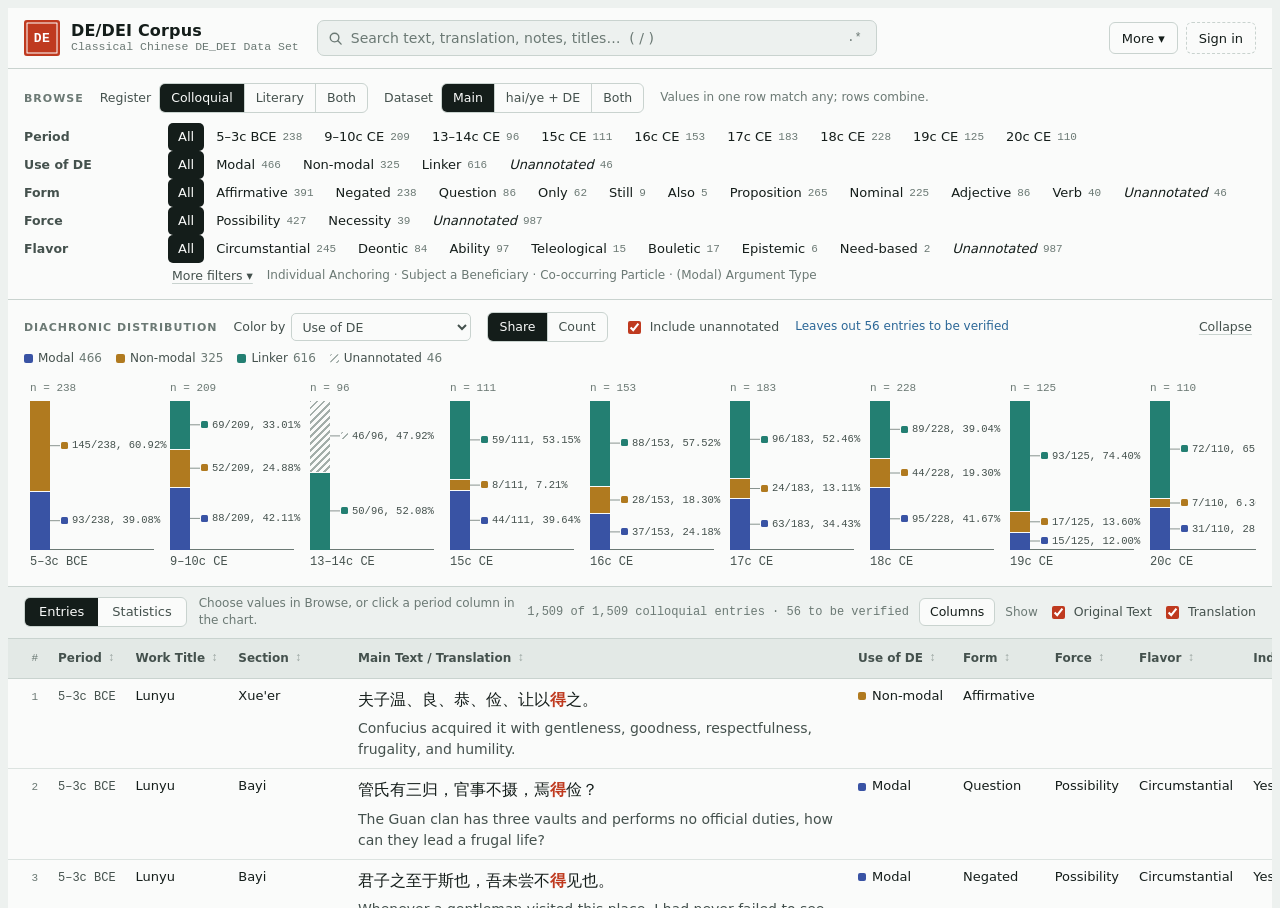
==== commit 19fe4a17: "Publish DE/DEI corpus (b7fc5c8)" ====
--- a/corpus/index.html
+++ b/corpus/index.html
@@ -1749,14 +1749,14 @@
 }
 function slug(s){ return String(s||'').toLowerCase().replace(/[^a-z0-9]+/g,'_').replace(/^_|_$/g,'').slice(0,40)||'field'; }
 const IMP={};
-function resetImport(){ Object.assign(IMP,{mode:null,file:null,fileName:'',sheets:[],dup:'skip',dropSamples:true,plan:null,busy:false,done:null,err:''}); TX.file=null; TX.text=''; TX.stats=null; TX.err=''; TX.busy=false; TX.done=null; }
+function resetImport(){ Object.assign(IMP,{mode:null,file:null,fileName:'',sheets:[],dup:'skip',dropSamples:true,plan:null,busy:false,done:null,err:''}); TX.file=null; TX.text=''; TX.stats=null; TX.err=''; TX.busy=false; TX.done=null; TX.additionalInstructions=''; }
 function openImport(){ resetImport(); $('#mImport').hidden=false; renderImport(); }
 
 /* ---------- text for machine annotation ----------
    A plain-text source is committed under sources/ together with a request under requests/. A GitHub Action in this
    repository runs the annotation pipeline (m-bian/diachronic-semantics-workflow) on it and commits the new entries,
    each marked "to be verified". The preview below splits the text with the same rules as the pipeline. */
-const TX={file:null,name:'',text:'',enc:'',stats:null,meta:{work:'',section:'',period:'',register:'Colloquial',dataset:'Main',date:''},model:'',checkOnly:false,busy:false,done:null,err:'',config:undefined,runs:undefined,blobCache:new Map()};
+const TX={file:null,name:'',text:'',enc:'',stats:null,meta:{work:'',section:'',period:'',register:'Colloquial',dataset:'Main',date:''},model:'',additionalInstructions:'',checkOnly:false,busy:false,done:null,err:'',config:undefined,runs:undefined,blobCache:new Map()};
 const HEAD_RE=/^\s*(?:#{1,6}\s*(.+?)\s*#*|(第[一二三四五六七八九十百千零〇两\d]+[回章卷篇节折出][^。！？!?]{0,40}))\s*$/;
 function decodeText(buf){
   const u=new Uint8Array(buf);
@@ -1774,10 +1774,9 @@
   return out;
 }
 function parseText(text){
-  const lines=text.replace(/\r\n?/g,'\n').split('\n'); let sections=0, paras=0, sents=0, withDE=0, de=0; const sample=[];
-  for(const ln of lines){ if(!ln.trim()) continue; if(HEAD_RE.test(ln)){ sections++; continue; } paras++;
+  const lines=text.replace(/\r\n?/g,'\n').split('\n'); let sections=0, paras=0, sents=0, withDE=0, de=0, han=0; const sample=[];
+  for(const ln of lines){ if(!ln.trim()) continue; if(HEAD_RE.test(ln)){ sections++; continue; } paras++; han+=(ln.match(/[㐀-鿿豈-﫿\u{20000}-\u{3134F}]/gu)||[]).length;
     for(const s of splitSentences(ln)){ sents++; const n=deCount(s); if(n){ withDE++; de+=n; if(sample.length<4) sample.push(s); } } }
-  const han=(text.match(/[㐀-鿿豈-﫿\u{20000}-\u{3134F}]/gu)||[]).length;
   return {sections,paras,sents,withDE,de,han,sample};
 }
 async function loadPipelineInfo(force){
@@ -1809,8 +1808,9 @@
   if(TX.runs===null) return '<p class="muted">Recent runs could not be loaded.</p>';
   if(!TX.runs.length) return '<p class="muted">No text has been submitted yet.</p>';
   return '<ul class="runs">'+TX.runs.map(q=>{ const r=q.result||{}; const st=q.status||'queued';
-    const what=st==='done'?(q.checkOnly?'checked: '+(r.sentences||0)+' sentences, '+(r.de||0)+' 得':'added '+(r.added||0)+(r.duplicates?', '+r.duplicates+' already in the corpus':'')+(r.failed?', '+r.failed+' failed':'')):st==='failed'?esc(q.error||'see the Actions log'):'waiting for the run';
-    return '<li><span class="st '+esc(st)+'">'+esc(st)+'</span><b>'+esc(q.sourceName||q.source||q.id)+'</b><span class="dim">'+esc((q.meta&&q.meta.work)||'')+' · '+esc(fmtTime(q.createdAt))+(q.createdBy?' · @'+esc(q.createdBy):'')+'</span><span>'+what+'</span></li>'; }).join('')+'</ul>';
+    const what=st==='done'?(q.checkOnly?'checked: '+(r.sentences||0)+' sentences, '+(r.de||0)+' 得':'added '+(r.added||0)+(r.duplicates?', '+r.duplicates+' already in the corpus':'')+(r.failed?', '+r.failed+' failed':'')+(r.han!=null?', '+r.han.toLocaleString('en-US')+' text characters':'')+(r.excludedHan?', '+r.excludedHan+' characters excluded':'')):st==='failed'?esc(q.error||'see the Actions log'):'waiting for the run';
+    const notes=q.additionalInstructions?'<details><summary>Upload instructions'+(r.sectionPlan?' and sections':'')+'</summary><p style="white-space:pre-wrap">'+esc(q.additionalInstructions)+'</p>'+(r.sectionPlan?'<ul>'+r.sectionPlan.map(s=>'<li>'+esc(s.originalSection||'(untitled)')+' → '+(s.include?esc(s.section||'(no Section)'):'skipped')+'</li>').join('')+'</ul>':'')+'</details>':'';
+    return '<li><span class="st '+esc(st)+'">'+esc(st)+'</span><b>'+esc(q.sourceName||q.source||q.id)+'</b><span class="dim">'+esc((q.meta&&q.meta.work)||'')+' · '+esc(fmtTime(q.createdAt))+(q.createdBy?' · @'+esc(q.createdBy):'')+'</span><span>'+what+'</span>'+notes+'</li>'; }).join('')+'</ul>';
 }
 function renderTextImport(){
   const bodyEl=$('#impBody'), foot=$('#impFoot');
@@ -1828,7 +1828,7 @@
     h+='<p class="muted"><b style="color:var(--ink)">'+esc(TX.name)+'</b> · '+esc(TX.enc)+'</p>';
     h+='<div class="txt-stats"><span><b>'+st.de+'</b> 得 in <b>'+st.withDE+'</b> sentences</span><span>'+st.sents+' sentences</span><span>'+st.paras+' paragraphs</span><span>'+st.sections+' section headings</span><span>'+st.han.toLocaleString('en-US')+' Chinese characters</span></div>';
     if(st.sample.length) h+='<p class="txt-prev">'+st.sample.map(s=>hl(s,true,0)).join('<br>')+'</p>';
-    if(!st.de) h+='<p class="err">This text has no 得, so the run would add no entries.</p>';
+    if(!st.de) h+='<p class="muted">This text has no 得. Its text characters will still be added to Corpus size after processing.</p>';
   }
   h+='<div class="txt-grid">'+
     '<label class="lf">Work Title<input data-tx="work" list="dl-twork" value="'+esc(m.work)+'" placeholder="e.g. Xiyouji"></label>'+
@@ -1838,12 +1838,14 @@
     '<label class="lf">Register<select data-tx="register">'+regs.map(v=>'<option'+(v===m.register?' selected':'')+'>'+esc(v)+'</option>').join('')+'</select></label>'+
     '<label class="lf">Dataset<select data-tx="dataset">'+[...new Set(['Main','hai/ye + DE'].concat(optionsFor(F('dataset'))))].map(v=>'<option'+(v===m.dataset?' selected':'')+'>'+esc(v)+'</option>').join('')+'</select></label>'+
     '<label class="lf wide">Models'+(choices.length?'<select id="txModel">'+choices.map(c=>'<option value="'+esc(c.v)+'"'+(c.v===TX.model?' selected':'')+'>'+esc(c.l)+'</option>').join('')+'</select>':'<span class="dim">'+(TX.config===undefined?'Loading the pipeline settings…':'No pipeline.config.json in the repository yet; the run will use its built-in default. See the README, “Machine annotation”.')+'</span>')+'</label>'+
+    '<label class="lf wide" for="txInstructions">Additional instructions <span class="dim">(optional; this upload only)</span><textarea id="txInstructions" rows="4" maxlength="6000" placeholder="E.g. Skip the Preface section. Use chapter numbers only for Section (2, 3, …). Keep personal names in pinyin.">'+esc(TX.additionalInstructions)+'</textarea><span class="dim">Notes for translation, glossing and annotation. Section exclusions and Section labels are applied before processing. These notes are cleared for the next upload.</span></label>'+
     '<label class="chk wide"><input type="checkbox" id="txCheck"'+(TX.checkOnly?' checked':'')+'> Check only: count sentences and 得 on GitHub, without calling a model or adding entries</label>'+
+    (TX.checkOnly?'<p class="muted wide">Check only counts the text as uploaded. Additional instructions and Corpus size updates are applied when you submit for annotation.</p>':'')+
     '</div><datalist id="dl-twork">'+optionsFor(F('work')).map(v=>'<option value="'+esc(v)+'">').join('')+'</datalist><datalist id="dl-tper">'+optionsFor(F('period')).map(v=>'<option value="'+esc(v)+'">').join('')+'</datalist>';
-  h+='<p class="muted">The pipeline translates each sentence, glosses it word by word and suggests Use of DE, Form and Force for every 得, one entry per 得. Flavor and the other fields are left for annotators. Sentences already in the corpus for this work are skipped.</p>';
+  h+='<p class="muted">The pipeline translates each sentence, glosses it word by word and suggests Use of DE, Form and Force for every 得, one entry per 得. Flavor and the other fields are left for annotators. Existing 得 entries are skipped. After processing, included text characters accumulate under Statistics → Corpus size; uploading the same text again does not count it twice.</p>';
   h+='<div><h3 class="st-h" style="font-size:13px">Recent runs</h3>'+runsHTML()+'</div>';
   bodyEl.innerHTML=h;
-  const ready=TX.text&&st&&st.de&&m.work.trim()&&m.period.trim();
+  const ready=TX.text&&st&&st.paras&&m.work.trim()&&m.period.trim();
   foot.innerHTML='<span class="grow">'+(TX.text&&!ready&&st&&st.de?'Fill in Work Title and Period':'')+'</span>'+(TX.text?'<button type="button" class="btn" data-x="txreset">Choose another file</button>':'<button type="button" class="btn" data-x="reset">Back</button>')+'<button type="button" class="btn zhu" data-x="txcommit"'+(ready?'':' disabled')+'>'+(TX.checkOnly?'Submit for checking':'Submit for annotation')+'</button>';
 }
 async function readText(file){
@@ -1866,7 +1868,7 @@
   const id='t'+d.getFullYear()+p(d.getMonth()+1)+p(d.getDate())+'-'+p(d.getHours())+p(d.getMinutes())+p(d.getSeconds())+'-'+Math.random().toString(36).slice(2,6);
   const source=textPath(TX.name,d);
   const meta={work:m.work.trim(),section:m.section.trim(),period:normPeriod(m.period),register:m.register||'Colloquial',dataset:m.dataset||'Main',date:normDate(m.date)};
-  const req={id,createdAt:d.getTime(),createdBy:S.myId||null,status:'queued',source,sourceName:TX.name,encoding:TX.enc,meta,model:TX.model||'',checkOnly:!!TX.checkOnly,preview:{sentences:TX.stats.sents,withDE:TX.stats.withDE,de:TX.stats.de}};
+  const req={id,createdAt:d.getTime(),createdBy:S.myId||null,status:'queued',source,sourceName:TX.name,encoding:TX.enc,meta,model:TX.model||'',additionalInstructions:TX.additionalInstructions.trim(),checkOnly:!!TX.checkOnly,preview:{sentences:TX.stats.sents,withDE:TX.stats.withDE,de:TX.stats.de,han:TX.stats.han}};
   const toB64=s=>bufToB64(new TextEncoder().encode(s));
   const msg=(TX.checkOnly?'Submit text for checking: ':'Submit text for machine annotation: ')+TX.name;
   try{
@@ -2080,7 +2082,7 @@
 }
 
 /* ---------- stats ---------- */
-function workPeriods(){ const m=new Map(); for(const r of countable(activeRows())){ if(!r.work) continue; if(!m.has(r.work)) m.set(r.work,new Map()); const c=m.get(r.work); const p=val(r,'period'); c.set(p,(c.get(p)||0)+1); } const out=new Map(); for(const [w,c] of m){ let best='',bn=-1; for(const [p,n] of c) if(n>bn){ best=p; bn=n; } out.set(w,best); } return out; }
+function workPeriods(){ const m=new Map(); for(const r of activeRows()){ if(!r.work||dsOf(r)!=='Main') continue; if(!m.has(r.work)) m.set(r.work,new Map()); const c=m.get(r.work); const p=val(r,'period'); c.set(p,(c.get(p)||0)+1); } const out=new Map(Object.entries(S.metaRemote.sources&&S.metaRemote.sources.periods||{})); for(const [w,c] of m){ let best='',bn=-1; for(const [p,n] of c) if(p&&n>bn){ best=p; bn=n; } if(best) out.set(w,best); } return out; }
 function orderVals(f,list){ const has=new Map(); for(const r of list){ const v=val(r,f.key); has.set(v,(has.get(v)||0)+1); } const vals=optionsFor(f).filter(v=>has.has(v)); if(has.has('')) vals.push(''); return vals; }
 function renderStats(){
   const sv=$('#statsView');
@@ -2118,11 +2120,11 @@
   let h='<div><h2 class="st-h">Cross-tabulation</h2><p class="muted">Based on the '+list.length+' entries in the current results; recalculates whenever Browse or the search changes. Replaces the Summary sheet.'+(nTbv?' <span class="tbv-note">'+nTbv+' '+(nTbv===1?'entry':'entries')+' to be verified '+(nTbv===1?'is':'are')+' left out of all statistics.</span>':'')+'</p></div>';
   h+='<div class="st-ctl"><label>Rows <select id="pvRow">'+opt(rf.key)+'</select></label><label>Columns <select id="pvCol">'+opt(cf.key)+'</select></label><span class="seg2" role="group" aria-label="Values"><button type="button" data-pm="count" aria-pressed="'+(S.pivot.mode==='count')+'">Count</button><button type="button" data-pm="row" aria-pressed="'+(S.pivot.mode==='row')+'">Row %</button><button type="button" data-pm="per10k" aria-pressed="'+(S.pivot.mode==='per10k')+'"'+(per10kOK?'':' disabled title="Available when rows are Period or Work Title"')+'>Per 10k chars</button></span><label class="chk" for="inclNA2"><input type="checkbox" id="inclNA2"'+(S.inclNA?' checked':'')+'> Include unannotated</label><button type="button" class="btn sm" id="pvCopy">Copy as TSV</button></div>';
   h+='<div id="copyFallback"></div><div class="tblwrap"><table class="pv"><thead><tr><th class="rh">'+esc(rf.label)+' \\ '+esc(cf.label)+'</th>'+cv.map(v=>'<th'+(naV(v)?' class="na"':'')+'>'+esc(optLabel(cf,v))+'</th>').join('')+'<th>Total</th></tr></thead><tbody>'+tb+'</tbody></table></div>';
-  const works=new Map(); for(const r of countable(activeRows())){ if(r.work&&dsOf(r)==='Main') works.set(r.work,(works.get(r.work)||0)+1); }
+  const works=new Map(Object.keys(S.sources).map(w=>[w,0])); for(const r of activeRows()){ if(r.work&&dsOf(r)==='Main'){ if(!works.has(r.work)) works.set(r.work,0); if(statRow(r)) works.set(r.work,works.get(r.work)+1); } }
   const wl=[...works.keys()].sort((a,b)=>periodKey(wp.get(a))-periodKey(wp.get(b))||coll.compare(a,b));
   let sumC=0,sumN=0;
   const rows=wl.map(w=>{ const n=works.get(w), c=+S.sources[w]||0; sumN+=n; sumC+=c; return '<tr><th class="rh">'+esc(w)+'</th><td class="rh">'+esc(periodShort(wp.get(w)))+'</td><td>'+n+'</td><td>'+(S.writable?'<input type="number" min="0" step="1" data-src="'+esc(w)+'" value="'+(c||'')+'" aria-label="'+esc(w)+' character count">':(c||'—'))+'</td><td>'+(c?(n/c*1e4).toFixed(2):'—')+'</td></tr>'; }).join('');
-  h+='<div><h2 class="st-h">Corpus size</h2><p class="muted">Character counts exclude punctuation and drive the per-10k-character rates. Figures entered so far come from the Summary sheet'+(S.writable?' and can be edited here.':'.')+' Counts cover the Main dataset in both registers, excluding trash and entries to be verified.</p></div><div class="tblwrap"><table class="pv"><thead><tr><th class="rh">Work Title</th><th class="rh">Period</th><th>Entries</th><th>Characters</th><th>Entries per 10k chars</th></tr></thead><tbody>'+(rows||'<tr><td class="rh" colspan="5">No data yet</td></tr>')+'</tbody><tfoot><tr class="tot"><th class="rh">Total</th><td></td><td>'+sumN+'</td><td>'+(sumC||'—')+'</td><td></td></tr></tfoot></table></div>';
+  h+='<div><h2 class="st-h">Corpus size</h2><p class="muted">Counts cover the Main dataset in both registers. Text characters accumulate after each upload is processed, including works whose entries are still to be verified; headings, punctuation and excluded sections are left out. Repeated uploads of the same text are counted once. Entry counts and rates use verified entries only, excluding trash.'+(S.writable?' Character totals can be edited here.':'')+'</p></div><div class="tblwrap"><table class="pv"><thead><tr><th class="rh">Work Title</th><th class="rh">Period</th><th>Entries</th><th>Characters</th><th>Entries per 10k chars</th></tr></thead><tbody>'+(rows||'<tr><td class="rh" colspan="5">No data yet</td></tr>')+'</tbody><tfoot><tr class="tot"><th class="rh">Total</th><td></td><td>'+sumN+'</td><td>'+(sumC||'—')+'</td><td></td></tr></tfoot></table></div>';
   const ae=document.activeElement; const keep=ae&&ae.dataset&&ae.dataset.src;
   sv.innerHTML=h;
   if(keep){ const n=sv.querySelector('input[data-src="'+CSS.escape(keep)+'"]'); if(n) n.focus(); }
@@ -2130,7 +2132,7 @@
 async function saveSource(w,v){
   const n=Math.max(0,Math.round(+v||0)); if(n) S.sources[w]=n; else delete S.sources[w];
   bump(); schedule();
-  try{ await enqueue({t:'meta',name:'sources',data:{chars:Object.assign({},S.sources),updatedAt:Date.now()},msg:'Update the character count of '+w}); }catch(e){ toastErr(e,'Character count not saved'); }
+  try{ await enqueue({t:'meta',name:'sources',data:Object.assign({},S.metaRemote.sources||{},{chars:Object.assign({},S.sources),updatedAt:Date.now()}),msg:'Update the character count of '+w}); }catch(e){ toastErr(e,'Character count not saved'); }
 }
 function setInclNA(on){ S.inclNA=on; store.set('inclNA',on); schedule(); }
 
@@ -2276,11 +2278,11 @@
       if(x.dataset.x==='close') closeModal(m.id);
       else if(x.dataset.x==='reset'){ resetImport(); renderImport(); }
       else if(x.dataset.x==='commit') commitImport();
-      else if(x.dataset.x==='txreset'){ TX.file=null; TX.text=''; TX.stats=null; TX.err=''; renderImport(); }
+      else if(x.dataset.x==='txreset'){ TX.file=null; TX.text=''; TX.stats=null; TX.err=''; TX.additionalInstructions=''; renderImport(); }
       else if(x.dataset.x==='txcommit') commitText(); });
   });
   const ib=$('#impBody');
-  ib.addEventListener('input',e=>{ const t=e.target; if(t.dataset.tx===undefined) return;
+  ib.addEventListener('input',e=>{ const t=e.target; if(t.id==='txInstructions'){ TX.additionalInstructions=t.value; return; } if(t.dataset.tx===undefined) return;
     TX.meta[t.dataset.tx]=t.value;
     if(t.dataset.tx==='work'&&optionsFor(F('work')).includes(t.value.trim())){ const wm=workMeta(t.value.trim()); for(const k of ['period','register','date']) if(wm[k]&&!TX.meta[k+'Touched']) TX.meta[k]=wm[k]; renderImport(); const w=$('#impBody [data-tx="work"]'); if(w){ w.focus(); w.setSelectionRange(w.value.length,w.value.length); } return; }
     if(t.dataset.tx!=='work') TX.meta[t.dataset.tx+'Touched']=true;
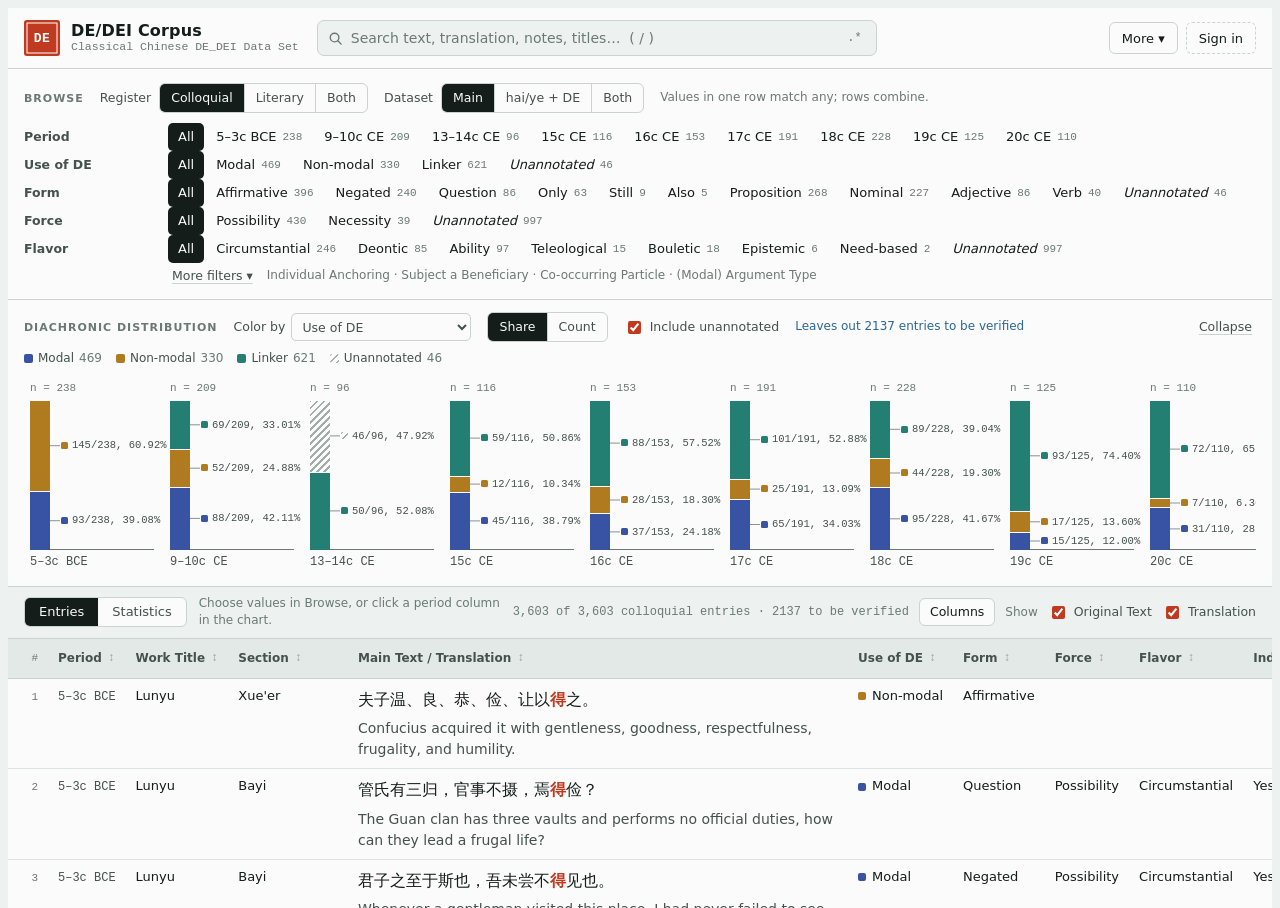
==== commit eb99ef55: "Publish DE/DEI corpus (fd0c3cb)" ====
--- a/corpus/index.html
+++ b/corpus/index.html
@@ -636,7 +636,7 @@
   view:'table',showOrig:store.get('showOrig',true),showTrans:store.get('showTrans',true),colPref:store.get('cols',{}),
   stackBy:store.get('stackBy','use'),stripOpen:store.get('strip',true),
   selected:new Set(),list:[],renderLimit:150,rendered:0,cols:[],
-  openId:null,isNew:false,orig:null,draft:null,dirty:false,drawerRow:null,guardFn:null,confirmPurge:false,saving:false,
+  openId:null,isNew:false,orig:null,draft:null,dirty:false,drawerRow:null,navIds:[],guardFn:null,confirmPurge:false,saving:false,
   pop:null,bulkConfirm:false,bulkField:null,
   pivot:{row:'period',col:'use',mode:'count'},copyText:null,tt:0
 };
@@ -1092,17 +1092,28 @@
   return '<div class="lf wide"><span>Recorded 得 <span class="dim">(this entry describes one 得; only it is shown in red)</span></span><div class="seg tseg" role="group" aria-label="Recorded 得">'+pos.map((i,j)=>{ const k=String(j+1), on=d.target===k; return '<button type="button" class="opt'+(on?' on':'')+'" data-t="'+k+'" aria-pressed="'+on+'">'+ORD(j+1)+' <span class="zh-s">'+esc(d.text.slice(Math.max(0,i-2),i))+'<b>得</b>'+esc(d.text.slice(i+1,i+3))+'</span></button>'; }).join('')+'</div></div>';
 }
 function same(a,b){ return JSON.stringify(a)===JSON.stringify(b); }
-function guard(fn){ if(S.dirty){ S.guardFn=fn; renderFooter(); const ft=$('.dr-foot'); if(ft) ft.scrollIntoView({block:'nearest'}); return; } fn(); }
+async function guard(fn){
+  if(S.saving) return false;
+  if(!S.dirty) return fn();
+  S.guardFn=fn;
+  /* Existing entries save before leaving. A failed save keeps the draft and the explicit save/discard controls. */
+  if(!S.isNew&&editable()&&await saveOpen()){
+    const next=S.guardFn; S.guardFn=null; return next?next():true;
+  }
+  renderFooter(); const ft=$('.dr-foot'); if(ft) ft.scrollIntoView({block:'nearest'});
+  return false;
+}
 function openRow(id){
-  guard(()=>{
+  if(id===S.openId&&!S.isNew) return Promise.resolve(false);
+  return guard(()=>{
     const r=S.rows.get(id); if(!r) return;
-    S.openId=id; S.isNew=false; S.orig=pickFields(r); S.draft=clone(S.orig); S.dirty=false; S.guardFn=null; S.confirmPurge=false;
+    S.openId=id; S.isNew=false; S.orig=pickFields(r); S.draft=clone(S.orig); S.dirty=false; S.navIds=S.list.slice(); S.guardFn=null; S.confirmPurge=false;
     const idx=S.list.indexOf(id); if(idx>=S.rendered){ S.renderLimit=idx+50; renderTable(); }
     renderDrawer(); markOpenRow();
   });
 }
 function newRow(){
-  guard(()=>{
+  return guard(()=>{
     S.openId=genId(); S.isNew=true; const base=pickFields(null);
     base.register=S.register==='Literary'?'Literary':'Colloquial';
     base.dataset=S.dataset==='Both'?'Main':S.dataset;
@@ -1112,10 +1123,15 @@
     renderDrawer(); markOpenRow(); setTimeout(()=>{ const t=$('#d-text'); if(t) t.focus(); },40);
   });
 }
-function closeDrawer(){ guard(()=>{ S.openId=null; S.isNew=false; S.dirty=false; S.draft=null; S.drawerRow=null; $('#drawer').hidden=true; markOpenRow(); }); }
+function closeDrawer(){ return guard(()=>{ S.openId=null; S.isNew=false; S.dirty=false; S.draft=null; S.drawerRow=null; $('#drawer').hidden=true; markOpenRow(); }); }
+function drawerNav(){
+  /* A saved entry can leave the pending-only results; keep its position relative to the remaining entries. */
+  const visible=new Set(S.list), ids=visible.has(S.openId)?S.list:S.navIds.filter(id=>id===S.openId||visible.has(id));
+  return {ids,index:ids.indexOf(S.openId)};
+}
 function navDrawer(d){
-  if(S.isNew) return; const i=S.list.indexOf(S.openId); const j=i+d;
-  if(i<0||j<0||j>=S.list.length) return; openRow(S.list[j]);
+  if(S.isNew) return; const {ids,index}=drawerNav(), j=index+d;
+  if(index<0||j<0||j>=ids.length) return; return openRow(ids[j]);
 }
 function editable(){ const r=S.rows.get(S.openId); return S.writable&&S.annotate&&!(r&&r.deleted); }
 function annoControl(f,v){
@@ -1129,13 +1145,13 @@
   const dr=$('#drawer');
   if(!S.openId||S.view!=='table'){ dr.hidden=true; return; }
   const r=S.rows.get(S.openId)||{}; S.drawerRow=S.rows.get(S.openId)||null;
-  const d=S.draft||pickFields(r); const ed=editable(); const idx=S.list.indexOf(S.openId);
+  const d=S.draft||pickFields(r); const ed=editable(); const idx=S.list.indexOf(S.openId), nav=drawerNav();
   const anno=S.fields.filter(f=>f.type==='cat'&&f.group!=='source');
   const notes=S.fields.filter(f=>f.type!=='cat'&&f.group!=='source');
   const live=!S.isNew&&!r.deleted&&S.rows.has(S.openId);
   let h='<div class="dr-head"><div class="dr-pos">'+(S.isNew?'New entry':(idx>=0?(idx+1)+' / '+S.list.length:'Not in current results'))+(r.sample?' · sample':'')+(r.deleted?' · in trash':'')+(isTBV(r)&&!S.isNew&&!(S.writable&&live)?' · <span class="vtag">to be verified</span>':'')+(r.highlight&&hlVisible()&&!S.isNew?' · <span class="hl-tag" title="'+esc(r.highlightAt?fmtTime(r.highlightAt):'')+'">highlighted'+(r.highlightBy?' by @'+esc(r.highlightBy):'')+'</span>':'')+'</div><div class="dr-nav">'
     +(S.writable&&live&&isTBV(r)?'<button type="button" class="btn sm vfb" data-d="verify" title="Clear the “to be verified” mark once the translation, glossing and annotation are checked">✓ Mark verified</button>':'')
-    +(S.writable&&live?'<button type="button" class="btn sm hlb" data-d="hl" aria-pressed="'+(!!r.highlight)+'" title="'+(r.highlight?'Remove the highlight':'Highlight this entry for your collaborators')+'">'+(r.highlight?'★ Highlighted':'☆ Highlight')+'</button>':'')+'<button type="button" class="icb" data-d="prev" aria-label="Previous entry"'+(S.isNew||idx<=0?' disabled':'')+'>↑</button><button type="button" class="icb" data-d="next" aria-label="Next entry"'+(S.isNew||idx<0||idx>=S.list.length-1?' disabled':'')+'>↓</button><button type="button" class="icb" data-d="close" aria-label="Close">✕</button></div></div>';
+    +(S.writable&&live?'<button type="button" class="btn sm hlb" data-d="hl" aria-pressed="'+(!!r.highlight)+'" title="'+(r.highlight?'Remove the highlight':'Highlight this entry for your collaborators')+'">'+(r.highlight?'★ Highlighted':'☆ Highlight')+'</button>':'')+'<button type="button" class="icb" data-d="prev" aria-label="Previous entry"'+(S.isNew||nav.index<=0?' disabled':'')+'>↑</button><button type="button" class="icb" data-d="next" aria-label="Next entry"'+(S.isNew||nav.index<0||nav.index>=nav.ids.length-1?' disabled':'')+'>↓</button><button type="button" class="icb" data-d="close" aria-label="Close">✕</button></div></div>';
   const tg=draftTarget(d);
   h+='<div class="dr-body" id="drBody"><div class="dr-src" id="drSrc">'+srcLine(d)+'</div><p class="dr-zh" id="drZh">'+(d.text?hl(d.text,true,tg):'<span class="dim">(no main text yet)</span>')+'</p><div class="dr-gl" id="drGl"'+(d.gloss?'':' hidden')+'>'+glossBlock(d.gloss,deCount(d.text)>1?tg:0)+'</div><p class="dr-tr" id="drTr"'+(d.translation?'':' hidden')+'>'+esc(d.translation)+'</p>';
   if(!S.isNew){
@@ -1166,7 +1182,7 @@
   if(showMr) h+='<details class="dr-sec dr-mr" id="drMr"'+(S.mrOpen?' open':'')+'><summary><h3>Model’s reasoning and context</h3></summary><div class="mr-b" id="mrBody"><span class="dim">Loading…</span></div></details>';
   h+='</div><div class="dr-foot" id="drFoot"></div>';
   const keepScroll=dr.hidden?0:($('#drBody')&&$('#drBody').scrollTop)||0;
-  dr.innerHTML=h; dr.hidden=false; $('#drBody').scrollTop=keepScroll;
+  dr.innerHTML=h; dr.hidden=false; dr.inert=S.saving; dr.setAttribute('aria-busy',String(S.saving)); $('#drBody').scrollTop=keepScroll;
   if(showMr){ const det=$('#drMr'), id=S.openId; det.addEventListener('toggle',()=>{ S.mrOpen=det.open; if(det.open) loadAuto(id); }); if(det.open) loadAuto(id); }
   renderFooter();
 }
@@ -1254,7 +1270,7 @@
 function renderFooter(){
   const ft=$('#drFoot'); if(!ft) return;
   const r=S.rows.get(S.openId)||{}; const ed=editable();
-  if(S.guardFn){
+  if(S.guardFn&&!S.saving){
     ft.innerHTML='<span class="warn">Unsaved changes</span><button type="button" class="btn sm" data-d="g-back">Keep editing</button><button type="button" class="btn sm" data-d="g-drop">Discard</button><button type="button" class="btn sm zhu" data-d="g-save">Save &amp; continue</button>'; return;
   }
   if(r.deleted&&S.writable){
@@ -1263,7 +1279,7 @@
   }
   const meta='<span class="meta" id="drMeta">'+(S.isNew?'New entry, saved to the corpus when you click Save':(r.updatedAt?'Last edited <span id="drWho"></span>'+esc(fmtTime(r.updatedAt)):''))+'</span>';
   if(!ed){ ft.innerHTML=meta+(S.writable&&!S.annotate&&!r.deleted?'<button type="button" class="btn sm" data-d="annotate">Turn on Annotate to edit</button>':''); fillWho(r); return; }
-  ft.innerHTML=meta+(S.isNew?'':'<button type="button" class="btn sm danger" data-d="trash">Move to trash</button>')+'<button type="button" class="btn sm" data-d="revert"'+(S.dirty?'':' disabled')+'>Discard changes</button><button type="button" class="btn sm zhu" data-d="save"'+((S.dirty||S.isNew)&&!S.saving?'':' disabled')+'>'+(S.dirty?'<span class="dirty-dot"></span>':'')+(S.saving?'Saving…':'Save')+'</button>';
+  ft.innerHTML=meta+(S.isNew?'':'<button type="button" class="btn sm danger" data-d="trash">Move to trash</button>')+'<button type="button" class="btn sm" data-d="revert"'+(S.dirty?'':' disabled')+'>Discard changes</button><button type="button" class="btn sm zhu" data-d="save"'+((S.dirty||S.isNew)&&!S.saving?'':' disabled')+'>'+(S.dirty?'<span class="dirty-dot"></span>':'')+(S.saving?'Saving…':'Save')+'</button>'+(S.isNew?'':'<button type="button" class="btn sm" data-d="save-next"'+(S.dirty&&!S.saving?'':' disabled')+'>Save &amp; continue</button>');
   fillWho(r);
 }
 async function fillWho(r){
@@ -1291,11 +1307,18 @@
   return o;
 }
 function nextSeq(period,reg){ let m=0; for(const r of S.rows.values()) if(r.period===period&&regOf(r)===reg&&(r.seq||0)>m) m=r.seq; return m+1; }
+function setDrawerSaving(on){
+  S.saving=on; const dr=$('#drawer'); dr.inert=on; dr.setAttribute('aria-busy',String(on)); renderFooter();
+}
+function saveAndContinue(){
+  const {ids,index}=drawerNav(), next=ids[index+1];
+  return guard(()=>next?openRow(next):true);
+}
 async function saveOpen(){
   if(S.saving) return false; const d=cleanDraft(S.draft);
   if(!d.text){ toast('Add the Main Text before saving'); const det=$('details.dr-edit'); if(det) det.open=true; return false; }
   const now=Date.now(), id=S.openId, who=S.myId||null;
-  S.saving=true; renderFooter();
+  setDrawerSaving(true);
   try{
     let row;
     const fixTarget=o=>{ if(!('target' in o)) return o; const t=+o.target; o.target=t>=1?t:null; return o; };
@@ -1305,14 +1328,17 @@
       await putRow(id,row,{msg:'Add entry'});
     } else {
       /* Only the fields changed in this panel are sent; the rest of the entry stays as it is in the repository. */
-      const changed={}; for(const k of Object.keys(d)) if(!eqv(d[k],S.orig[k])) changed[k]=d[k];
+      const changed={}, original=cleanDraft(S.orig); for(const k of Object.keys(d)) if(!eqv(d[k],original[k])) changed[k]=d[k];
       const cur=stripId(S.rows.get(id)||{});
-      row=fixTarget(normalizeAnno(Object.assign({},cur,changed,{updatedAt:now,updatedBy:who})));
+      row=Object.keys(changed).length?fixTarget(normalizeAnno(Object.assign({},cur,changed,{updatedAt:now,updatedBy:who}))):cur;
       const patch={}, base={};
       /* The panel holds target as text; the file stores a number, so the base it is compared with must be one too. */
       const origVal=k=>k==='target'?(S.orig.target?+S.orig.target:null):S.orig[k];
       for(const k of Object.keys(row)){ if(eqv(row[k],cur[k])) continue; patch[k]=row[k]; base[k]=(k in changed)?origVal(k):cur[k]; }
-      if(Object.keys(patch).some(k=>!META_KEYS.has(k))) await enqueue({t:'patch',id,patch,base,msg:'Edit entry'});
+      if(Object.keys(patch).some(k=>!META_KEYS.has(k))){
+        verifyEdited(cur,patch,now);
+        await enqueue({t:'patch',id,patch,base,msg:'Edit entry'});
+      }
     }
     const nd=cleanDraft(S.rows.get(id)||row);
     S.isNew=false; S.orig=clone(nd); S.draft=clone(nd); S.dirty=false;
@@ -1328,7 +1354,7 @@
     }
     toastErr(e,'Not saved'); return false;
   }
-  finally{ S.saving=false; renderDrawer(); markOpenRow(); schedule(); }
+  finally{ setDrawerSaving(false); renderDrawer(); markOpenRow(); schedule(); }
 }
 
 /* ---------- repository backend ----------
@@ -1603,6 +1629,11 @@
   return Object.keys(patch).length?enqueue({t:'patch',id,patch,base,msg:opt.msg||'Edit entry'}):Promise.resolve();
 }
 function patchRow(id,patch,msg){ const cur=S.rows.get(id)||{}; const base={}; for(const k of Object.keys(patch)) base[k]=cur[k]; return enqueue({t:'patch',id,patch:clone(patch),base,msg}); }
+/* A substantive editor change and its review status must reach GitHub in the same commit. */
+function verifyEdited(row,patch,now){
+  if(isTBV(row)&&Object.keys(patch).some(k=>!META_KEYS.has(k)&&!eqv(patch[k],row[k])))
+    Object.assign(patch,{status:null,verifiedBy:S.myId||null,verifiedAt:now});
+}
 async function runPool(items,worker,conc,onProg){
   /* All writes are queued at once so that they share as few commits as possible. */
   let done=0; const errs=[];
@@ -1628,10 +1659,23 @@
 }
 async function setVerified(ids,on){
   const now=Date.now(); ids=ids.filter(id=>{ const r=S.rows.get(id); return r&&(on?isTBV(r):!isTBV(r)); });
-  if(!ids.length){ toast(on?'None of these entries is marked to be verified':'These entries are already marked to be verified'); return; }
+  if(!ids.length){ toast(on?'None of these entries is marked to be verified':'These entries are already marked to be verified'); return false; }
   const errs=await runPool(ids,id=>patchRow(id,on?{status:null,verifiedBy:S.myId||null,verifiedAt:now}:{status:TBV,verifiedBy:null,verifiedAt:null},on?'Mark verified':'Mark to be verified'));
   if(errs.length) toastErr(errs[0],'Not changed');
   else toast((on?'Marked ':'Marked ')+ids.length+' '+(ids.length===1?'entry':'entries')+(on?' as verified; '+(ids.length===1?'it now counts':'they now count')+' in statistics':' to be verified'));
+  return !errs.length;
+}
+function verifyOpen(){
+  const id=S.openId, {ids,index}=drawerNav(), nxt=tbvOnly()&&index>=0?(ids[index+1]||ids[index-1]):null;
+  return guard(async()=>{
+    if(isTBV(S.rows.get(id))){
+      setDrawerSaving(true);
+      try{ if(!await setVerified([id],true)) return false; }
+      finally{ setDrawerSaving(false); renderDrawer(); }
+    }
+    if(nxt&&nxt!==id){ S.list=S.list.filter(x=>x!==id); return openRow(nxt); }
+    renderDrawer(); return true;
+  });
 }
 async function trashIds(ids){
   const now=Date.now(); const errs=await runPool(ids,id=>patchRow(id,{deleted:true,deletedAt:now,deletedBy:S.myId||null},'Move to trash'));
@@ -1708,6 +1752,8 @@
   const errs=await runPool(ids,id=>{
     const cur=S.rows.get(id)||{}; const next=normalizeAnno(Object.assign({},cur,{[f.key]:v}));
     const patch={}; for(const k of keys) if(k in next&&val(next,k)!==val(cur,k)) patch[k]=next[k];
+    if(!Object.keys(patch).length) return;
+    verifyEdited(cur,patch,now);
     patch.updatedAt=now; patch.updatedBy=S.myId||null; return patchRow(id,patch,'Set '+f.label+' to '+(v||'Unannotated'));
   },4);
   const nv=normalizeAnno({[f.key]:v})[f.key]||'';
@@ -2222,6 +2268,7 @@
   // drawer
   const dr=$('#drawer');
   dr.addEventListener('click',e=>{
+    if(S.saving) return;
     const tb=e.target.closest('.tseg .opt');
     if(tb&&S.draft){ S.draft.target=S.draft.target===tb.dataset.t?'':tb.dataset.t; onDraftChange(); return; }
     const op=e.target.closest('[data-open]'); if(op){ openRow(op.dataset.open); return; }
@@ -2237,13 +2284,10 @@
     const b=e.target.closest('[data-d]'); if(!b) return; const a=b.dataset.d;
     if(a==='prev') navDrawer(-1); else if(a==='next') navDrawer(1); else if(a==='close') closeDrawer();
     else if(a==='hl'){ const r=S.rows.get(S.openId); if(r){ setHighlight([S.openId],!r.highlight); renderDrawer(); } }
-    else if(a==='verify'){ const id=S.openId; guard(()=>{
-      /* While only entries to be verified are listed, move on to the next one. */
-      const i=S.list.indexOf(id); const nxt=tbvOnly()&&i>=0?(S.list[i+1]||S.list[i-1]):null;
-      setVerified([id],true).then(()=>{ if(S.openId===id) renderDrawer(); });
-      if(nxt&&nxt!==id){ S.list=S.list.filter(x=>x!==id); openRow(nxt); } else renderDrawer(); }); }
+    else if(a==='verify') verifyOpen();
     else if(a==='split') splitEntry(S.openId);
     else if(a==='save') saveOpen();
+    else if(a==='save-next') saveAndContinue();
     else if(a==='revert'){ S.draft=clone(S.orig); S.dirty=false; renderDrawer(); }
     else if(a==='annotate'){ S.annotate=true; store.set('annotate',true); render(); renderDrawer(); }
     else if(a==='trash'){ const id=S.openId; const i=S.list.indexOf(id); const nxt=S.list[i+1]||S.list[i-1]; S.dirty=false; trashIds([id]); if(nxt&&nxt!==id){ S.list=S.list.filter(x=>x!==id); openRow(nxt); } else { S.openId=null; dr.hidden=true; } }
@@ -2255,7 +2299,7 @@
     else if(a==='g-drop'){ const fn=S.guardFn; S.guardFn=null; S.dirty=false; S.draft=clone(S.orig); if(fn) fn(); }
     else if(a==='g-save'){ const fn=S.guardFn; S.guardFn=null; saveOpen().then(ok=>{ if(ok&&fn) fn(); }); }
   });
-  const onField=e=>{ const t=e.target; if(t.dataset.f&&S.draft){ S.draft[t.dataset.f]=t.value; onDraftChange(); } };
+  const onField=e=>{ const t=e.target; if(!S.saving&&t.dataset.f&&S.draft){ S.draft[t.dataset.f]=t.value; onDraftChange(); } };
   dr.addEventListener('input',onField); dr.addEventListener('change',e=>{ if(e.target.tagName==='SELECT') onField(e); });
 
   // bulk
